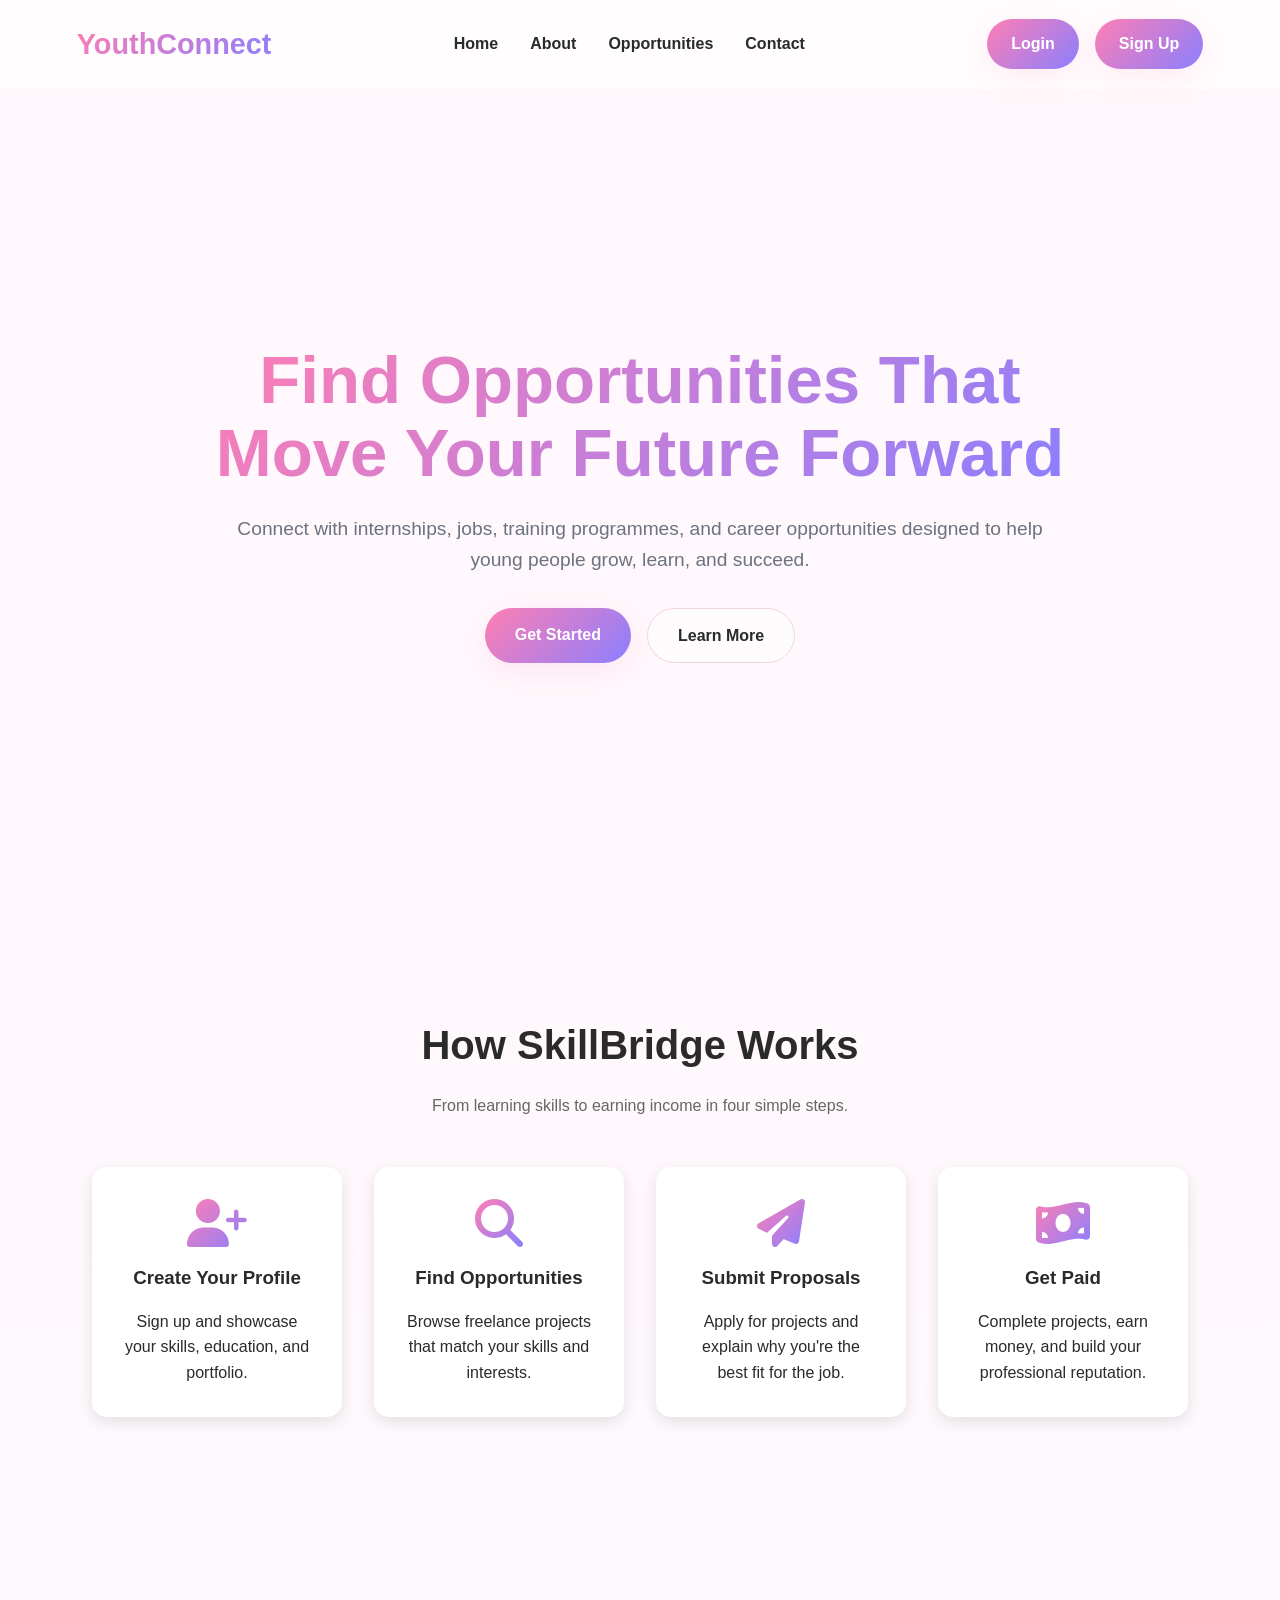
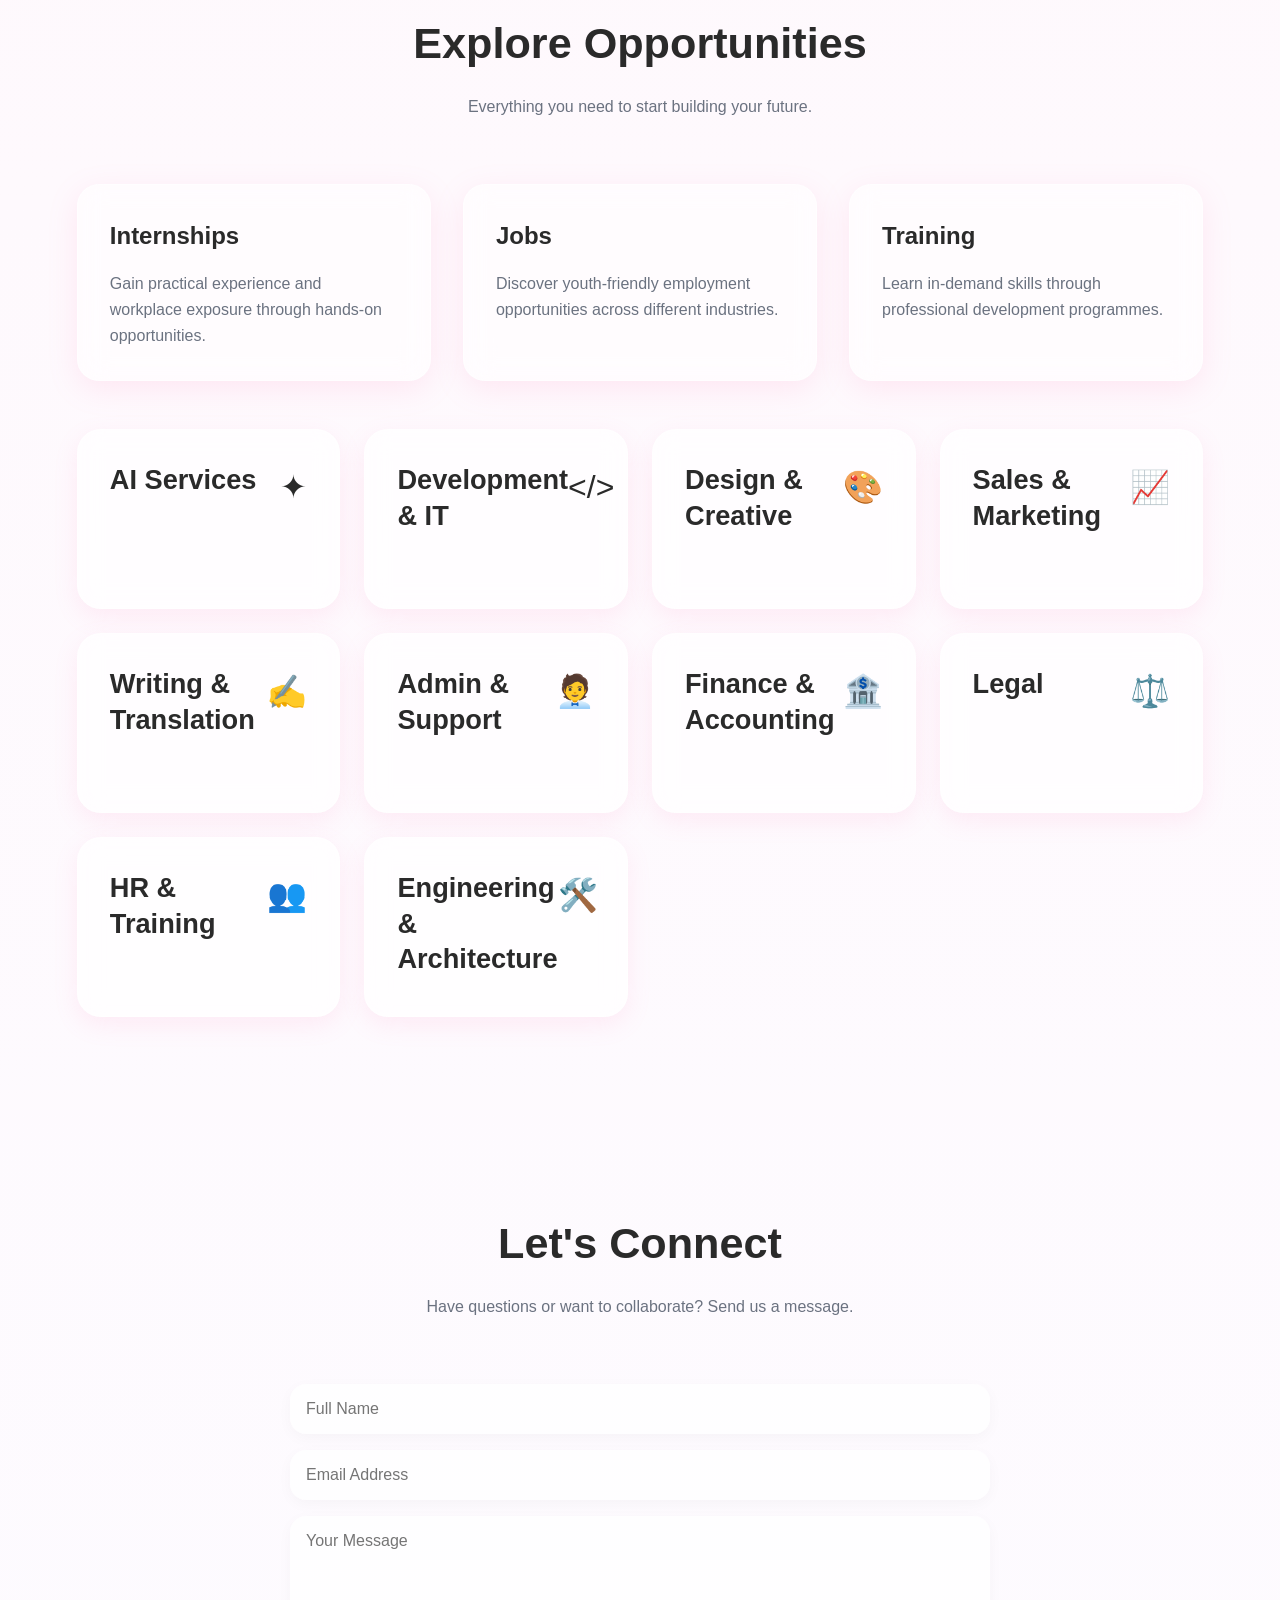
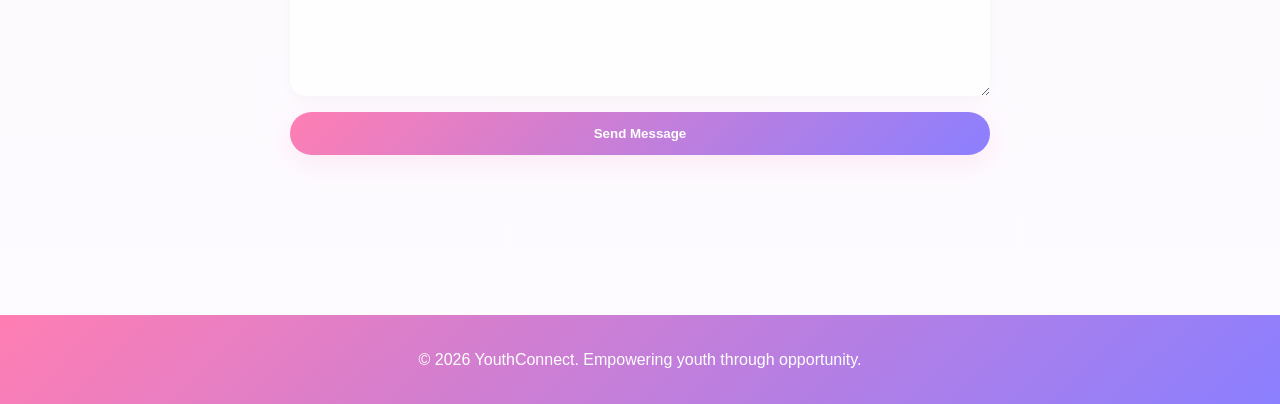
==== index.html @ b79f670b "added information on the about page" ====
<!DOCTYPE html>
<html lang="en">
<head>
    <meta charset="UTF-8" />

    <meta
        name="viewport"
        content="width=device-width, initial-scale=1.0"
    />

    <title>YouthConnect</title>
    <link rel="stylesheet" href="styles.css" />
    <link rel="stylesheet" href="https://cdnjs.cloudflare.com/ajax/libs/font-awesome/6.5.1/css/all.min.css">
</head>

<body>

    <!-- HEADER -->
    <header class="navbar">

        <div class="logo">
            <h1>YouthConnect</h1>
        </div>

        <nav>
            <ul class="nav-links">
                <li><a href="#home">Home</a></li>
                <li><a href="about.html">About</a></li>
                <li><a href="#opportunities">Opportunities</a></li>
                <li><a href="#contact">Contact</a></li>
            </ul>
        </nav>

        <div class="auth-buttons">
            <a href="Login/index.html" class="login-btn">
                Login
            </a>

            <a href="Sign up/index.html" class="signup-btn">
                Sign Up
            </a>
        </div>

    </header>

    <!-- HERO -->
    <section class="hero" id="home">

        <div class="hero-content">

            <h2>
                Find Opportunities That Move Your Future Forward
            </h2>

            <p>
                Connect with internships, jobs, training programmes,
                and career opportunities designed to help young people
                grow, learn, and succeed.
            </p>

            <div class="hero-buttons">
                <a href="#opportunities" class="primary-btn">
                    Get Started
                </a>

                <a href="about.html" class="secondary-btn">
                    Learn More
                </a>
            </div>

        </div>

    </section>
    <section class="how-it-works" id="how-it-works">
    <h2>How SkillBridge Works</h2>
    <p class="section-subtitle">
        From learning skills to earning income in four simple steps.
    </p>

    <div class="steps-container">

        <div class="step-card">
            <i class="fa-solid fa-user-plus"></i>
            <h3>Create Your Profile</h3>
            <p>
                Sign up and showcase your skills, education,
                and portfolio.
            </p>
        </div>

        <div class="step-card">
            <i class="fa-solid fa-magnifying-glass"></i>
            <h3>Find Opportunities</h3>
            <p>
                Browse freelance projects that match your
                skills and interests.
            </p>
        </div>

        <div class="step-card">
            <i class="fa-solid fa-paper-plane"></i>
            <h3>Submit Proposals</h3>
            <p>
                Apply for projects and explain why you're
                the best fit for the job.
            </p>
        </div>

        <div class="step-card">
            <i class="fa-solid fa-money-bill-wave"></i>
            <h3>Get Paid</h3>
            <p>
                Complete projects, earn money,
                and build your professional reputation.
            </p>
        </div>

    </div>
</section>

    <!-- OPPORTUNITIES -->
    <section class="opportunities-section" id="opportunities">

        <div class="section-heading">
            <h2>Explore Opportunities</h2>

            <p>
                Everything you need to start building your future.
            </p>
        </div>

        <div class="cards-container">

            <div class="card">
                <h3>Internships</h3>

                <p>
                    Gain practical experience and workplace exposure
                    through hands-on opportunities.
                </p>
            </div>

            <div class="card">
                <h3>Jobs</h3>

                <p>
                    Discover youth-friendly employment opportunities
                    across different industries.
                </p>
            </div>

            <div class="card">
                <h3>Training</h3>

                <p>
                    Learn in-demand skills through professional
                    development programmes.
                </p>
            </div>

        </div>
<div class="opportunity-grid">

    <div class="opportunity-card">
        <h3>AI Services</h3>
        <span>✦</span>
    </div>

    <div class="opportunity-card">
        <h3>Development & IT</h3>
        <span>&lt;/&gt;</span>
    </div>

    <div class="opportunity-card">
        <h3>Design & Creative</h3>
        <span>🎨</span>
    </div>

    <div class="opportunity-card">
        <h3>Sales & Marketing</h3>
        <span>📈</span>
    </div>

    <div class="opportunity-card">
        <h3>Writing & Translation</h3>
        <span>✍️</span>
    </div>

    <div class="opportunity-card">
        <h3>Admin & Support</h3>
        <span>🧑‍💼</span>
    </div>

    <div class="opportunity-card">
        <h3>Finance & Accounting</h3>
        <span>🏦</span>
    </div>

    <div class="opportunity-card">
        <h3>Legal</h3>
        <span>⚖️</span>
    </div>

    <div class="opportunity-card">
        <h3>HR & Training</h3>
        <span>👥</span>
    </div>

    <div class="opportunity-card">
        <h3>Engineering & Architecture</h3>
        <span>🛠️</span>
    </div>

</div>
    </section>

    <!-- CONTACT -->
    <section class="contact-section" id="contact">

        <div class="section-heading">
            <h2>Let's Connect</h2>

            <p>
                Have questions or want to collaborate?
                Send us a message.
            </p>
        </div>

        <form class="contact-form">

            <input
                type="text"
                placeholder="Full Name"
                required
            />

            <input
                type="email"
                placeholder="Email Address"
                required
            />

            <textarea
                placeholder="Your Message"
                required
            ></textarea>

            <button type="submit" class="primary-btn">
                Send Message
            </button>

        </form>

    </section>

    <!-- FOOTER -->
    <footer>

        <p>
            © 2026 YouthConnect. Empowering youth through opportunity.
        </p>

    </footer>

</body>
</html>
---- styles.css ----
/* =========================
   ROOT
========================= */

:root {
    --pink-main: #ff7eb3;
    --pink-soft: #ffc1dd;
    --pink-light: #fff0f6;

    --purple: #8b7fff;

    --white: #ffffff;

    --text-dark: #2a2a2a;
    --text-light: #6b7280;

    --border: #f1d4e4;

    --shadow:
        0 8px 30px rgba(255, 126, 179, 0.15);

    --gradient:
        linear-gradient(
            135deg,
            #ff7eb3,
            #8b7fff
        );

    --radius: 22px;
}

/* =========================
   RESET
========================= */

* {
    margin: 0;
    padding: 0;

    box-sizing: border-box;
}

html {
    scroll-behavior: smooth;
}

body {
    font-family: "Inter", sans-serif;

    background:
        linear-gradient(
            to bottom,
            #fff7fb,
            #fdfbff
        );

    color: var(--text-dark);

    line-height: 1.6;
}

/* =========================
   NAVBAR
========================= */

.navbar {
    position: sticky;
    top: 0;

    display: flex;
    justify-content: space-between;
    align-items: center;

    padding: 1.2rem 6%;

    background:
        rgba(255, 255, 255, 0.7);

    -webkit-backdrop-filter: blur(14px);
    backdrop-filter: blur(14px);

    border-bottom:
        1px solid rgba(255,255,255,0.3);

    z-index: 1000;
}

.logo h1 {
    font-size: 1.8rem;

    font-weight: 800;

    background: var(--gradient);

    background-clip: text;
    -webkit-background-clip: text;

    color: transparent;
}

.nav-links {
    display: flex;

    gap: 2rem;

    list-style: none;
}

.nav-links a {
    text-decoration: none;

    color: var(--text-dark);

    font-weight: 600;

    transition: 0.3s ease;
}

.nav-links a:hover {
    color: var(--pink-main);
}

/* =========================
   AUTH BUTTONS
========================= */

.auth-buttons {
    display: flex;

    gap: 1rem;
}

.login-btn {
 text-decoration: none;

    background: var(--gradient);

    color: var(--white);

    padding: 12px 24px;

    border-radius: 999px;

    font-weight: 600;

    box-shadow: var(--shadow);

    transition: 0.3s ease;
}

.signup-btn {
    text-decoration: none;

    background: var(--gradient);

    color: var(--white);

    padding: 12px 24px;

    border-radius: 999px;

    font-weight: 600;

    box-shadow: var(--shadow);

    transition: 0.3s ease;
}

.signup-btn:hover {
    transform: translateY(-2px);
}

/* =========================
   HERO
========================= */

.hero {
    min-height: 92vh;

    display: flex;
    justify-content: center;
    align-items: center;

    text-align: center;

    padding: 4rem 6%;
}

.hero-content {
    max-width: 850px;
}

.hero h2 {
    font-size: 4.2rem;

    line-height: 1.1;

    margin-bottom: 1.5rem;

    font-weight: 800;

    background: var(--gradient);

    -webkit-background-clip: text;
    background-clip: text;

    color: transparent;
}

.hero p {
    font-size: 1.2rem;

    color: var(--text-light);

    margin-bottom: 2rem;
}

.hero-buttons {
    display: flex;

    justify-content: center;

    gap: 1rem;

    flex-wrap: wrap;
}

/* =========================
   BUTTONS
========================= */

.primary-btn {
    display: inline-block;

    text-decoration: none;

    background: var(--gradient);

    color: var(--white);

    padding: 14px 30px;

    border-radius: 999px;

    font-weight: 600;

    border: none;

    cursor: pointer;

    box-shadow: var(--shadow);

    transition: 0.3s ease;
}

.primary-btn:hover {
    transform: translateY(-3px);
}

.secondary-btn {
    display: inline-block;

    text-decoration: none;

    color: var(--text-dark);

    padding: 14px 30px;

    border-radius: 999px;

    border: 1px solid var(--border);

    background: rgba(255,255,255,0.6);

    font-weight: 600;

    transition: 0.3s ease;
}

.secondary-btn:hover {
    background: rgba(255,255,255,0.9);
}

/* =========================
   SECTIONS
========================= */

section {
    padding: 6rem 6%;
}

.section-heading {
    text-align: center;

    max-width: 700px;

    margin: auto auto 4rem;
}

.section-heading h2 {
    font-size: 2.7rem;

    margin-bottom: 1rem;
}

.section-heading p {
    color: var(--text-light);
}

/* =========================
   HOW IT WORKS
========================== */
.how-it-works {
  padding: 6rem 2rem;
  text-align: center;
}

.how-it-works h2 {
  font-size: 2.5rem;
  margin-bottom: 1rem;
}

.section-subtitle {
  margin-bottom: 3rem;
  color: #666;
}

.steps-container {
  display: flex;
  justify-content: center;
  gap: 2rem;
  flex-wrap: wrap;
}

.step-card {
  width: 250px;
  padding: 2rem;
  border-radius: 15px;
  background: white;
  box-shadow: 0 5px 15px rgba(0, 0, 0, 0.1);
  transition: all 0.3s ease;
}

.step-card:hover {
  transform: translateY(-8px);
}

.step-card h3 {
  margin-bottom: 1rem;
}

.step-card i {
  font-size: 3rem;
  margin-bottom: 1rem;
  background: var(--gradient);
  background-clip: text;
  -webkit-background-clip: text;
  color: transparent;
}

.step-card:hover i {
  transform: scale(1.2);
}

.step-card i {
  transition: transform 0.3s ease;
}
/* =========================
   ABOUT SECTION
========================= */

.about-section {
    background:
        linear-gradient(
            135deg,
            rgba(255, 228, 240, 0.8),
            rgba(243, 232, 255, 0.8)
        );

    border-radius: 40px;

    margin: 0 4%;
}

/* =========================
   CARDS
========================= */

.cards-container {
    display: grid;

    grid-template-columns:
        repeat(auto-fit, minmax(260px, 1fr));

    gap: 2rem;
}

.card {
    background:
        rgba(255,255,255,0.55);

    -webkit-backdrop-filter: blur(14px);
    backdrop-filter: blur(14px);

    border:
        1px solid rgba(255,255,255,0.4);

    border-radius: var(--radius);

    padding: 2rem;

    box-shadow: var(--shadow);

    transition: 0.3s ease;
}

.card:hover {
    transform: translateY(-8px);

    box-shadow:
        0 18px 40px rgba(255, 126, 179, 0.18);
}

.card h3 {
    margin-bottom: 1rem;

    font-size: 1.5rem;
}

.card p {
    color: var(--text-light);
}

/* =========================
   OPPORTUNITY GRID
========================= */

.opportunity-grid {
    display: grid;

    grid-template-columns:
        repeat(auto-fit, minmax(260px, 1fr));

    gap: 1.5rem;

    margin-top: 3rem;
}

.opportunity-card {
    background:
        rgba(255,255,255,0.7);

    -webkit-backdrop-filter: blur(12px);
    backdrop-filter: blur(12px);

    border:
        1px solid rgba(255,255,255,0.5);

    border-radius: 24px;

    padding: 2rem;

    min-height: 180px;

    display: flex;
    justify-content: space-between;
    align-items: flex-start;

    transition: 0.3s ease;

    box-shadow:
        0 8px 25px rgba(255, 126, 179, 0.12);
}

.opportunity-card:hover {
    transform: translateY(-6px);

    box-shadow:
        0 16px 40px rgba(255, 126, 179, 0.2);
}

.opportunity-card h3 {
    font-size: 1.7rem;

    font-weight: 600;

    line-height: 1.3;

    max-width: 180px;
}

.opportunity-card span {
    font-size: 2rem;
}

/* MOBILE */

@media (max-width: 600px) {

    .opportunity-card {
        min-height: 150px;
    }

    .opportunity-card h3 {
        font-size: 1.4rem;
    }

}
/* =========================
   CONTACT FORM
========================= */

.contact-form {
    max-width: 700px;

    margin: auto;

    display: flex;
    flex-direction: column;

    gap: 1rem;
}

.contact-form input,
.contact-form textarea {
    width: 100%;

    padding: 16px;

    border-radius: 16px;

    border: none;

    background:
        rgba(255,255,255,0.75);

    font-size: 1rem;

    font-family: inherit;

    box-shadow:
        0 4px 15px rgba(0,0,0,0.03);
}

.contact-form textarea {
    min-height: 180px;

    resize: vertical;
}

.contact-form input:focus,
.contact-form textarea:focus {
    outline: none;

    box-shadow:
        0 0 0 4px rgba(255, 193, 221, 0.6);
}

.about-hero {
    background: linear-gradient(135deg, rgba(255, 126, 179, 0.15), rgba(139, 127, 255, 0.15));
    border-radius: 32px;
    padding: 5rem 6%;
    margin: 2rem 4%;
    text-align: center;
}

.about-hero-content {
    max-width: 760px;
    margin: 2rem auto 0;
}

.about-hero-content p {
    font-size: 1.05rem;
    color: var(--text-light);
    margin-bottom: 2rem;
}

.about-grid {
    display: grid;
    grid-template-columns: 1.5fr 1fr;
    gap: 2.5rem;
    align-items: start;
    margin-top: 3rem;
}

.feature-list {
    list-style: none;
    margin-top: 1.5rem;
    display: grid;
    gap: 1rem;
}

.feature-list li {
    background: rgba(255, 255, 255, 0.85);
    border: 1px solid rgba(255, 126, 179, 0.18);
    padding: 1rem 1.2rem;
    border-radius: 18px;
    color: var(--text-light);
}

.feature-list strong {
    color: var(--text-dark);
}

.stats-panel {
    display: grid;
    gap: 1.5rem;
}

.stat-card {
    background: rgba(255, 255, 255, 0.85);
    border-radius: 24px;
    padding: 2rem;
    border: 1px solid rgba(139, 127, 255, 0.18);
}

.stat-grid {
    display: grid;
    grid-template-columns: repeat(2, minmax(0, 1fr));
    gap: 1rem;
}

.stat-grid div {
    background: rgba(255, 255, 255, 0.95);
    border-radius: 18px;
    padding: 1.5rem;
    border: 1px solid rgba(255, 126, 179, 0.15);
    text-align: center;
}

.stat-grid strong {
    display: block;
    font-size: 2rem;
    color: var(--purple);
    margin-bottom: 0.5rem;
}

.profile-card img {
    width: 100%;
    height: 280px;
    object-fit: cover;
    border-radius: 18px;
    margin-bottom: 1.5rem;
}

.team-grid {
    display: grid;
    grid-template-columns: repeat(auto-fit, minmax(240px, 1fr));
    gap: 1.8rem;
}

.profile-card h3 {
    margin-top: 0;
    font-size: 1.3rem;
    color: var(--purple);
}

.profile-card p {
    color: var(--text-light);
}

footer {
    text-align: center;

    padding: 2rem;

    margin-top: 4rem;

    background: var(--gradient);

    color: var(--white);
}

/* =========================
   RESPONSIVE
========================= */

@media (max-width: 900px) {

    .navbar {
        flex-direction: column;

        gap: 1.5rem;
    }

    .hero h2 {
        font-size: 3rem;
    }

    .nav-links {
        flex-wrap: wrap;

        justify-content: center;
    }

}

@media (max-width: 600px) {

    .hero h2 {
        font-size: 2.3rem;
    }

    .hero p {
        font-size: 1rem;
    }

    .section-heading h2 {
        font-size: 2rem;
    }

}
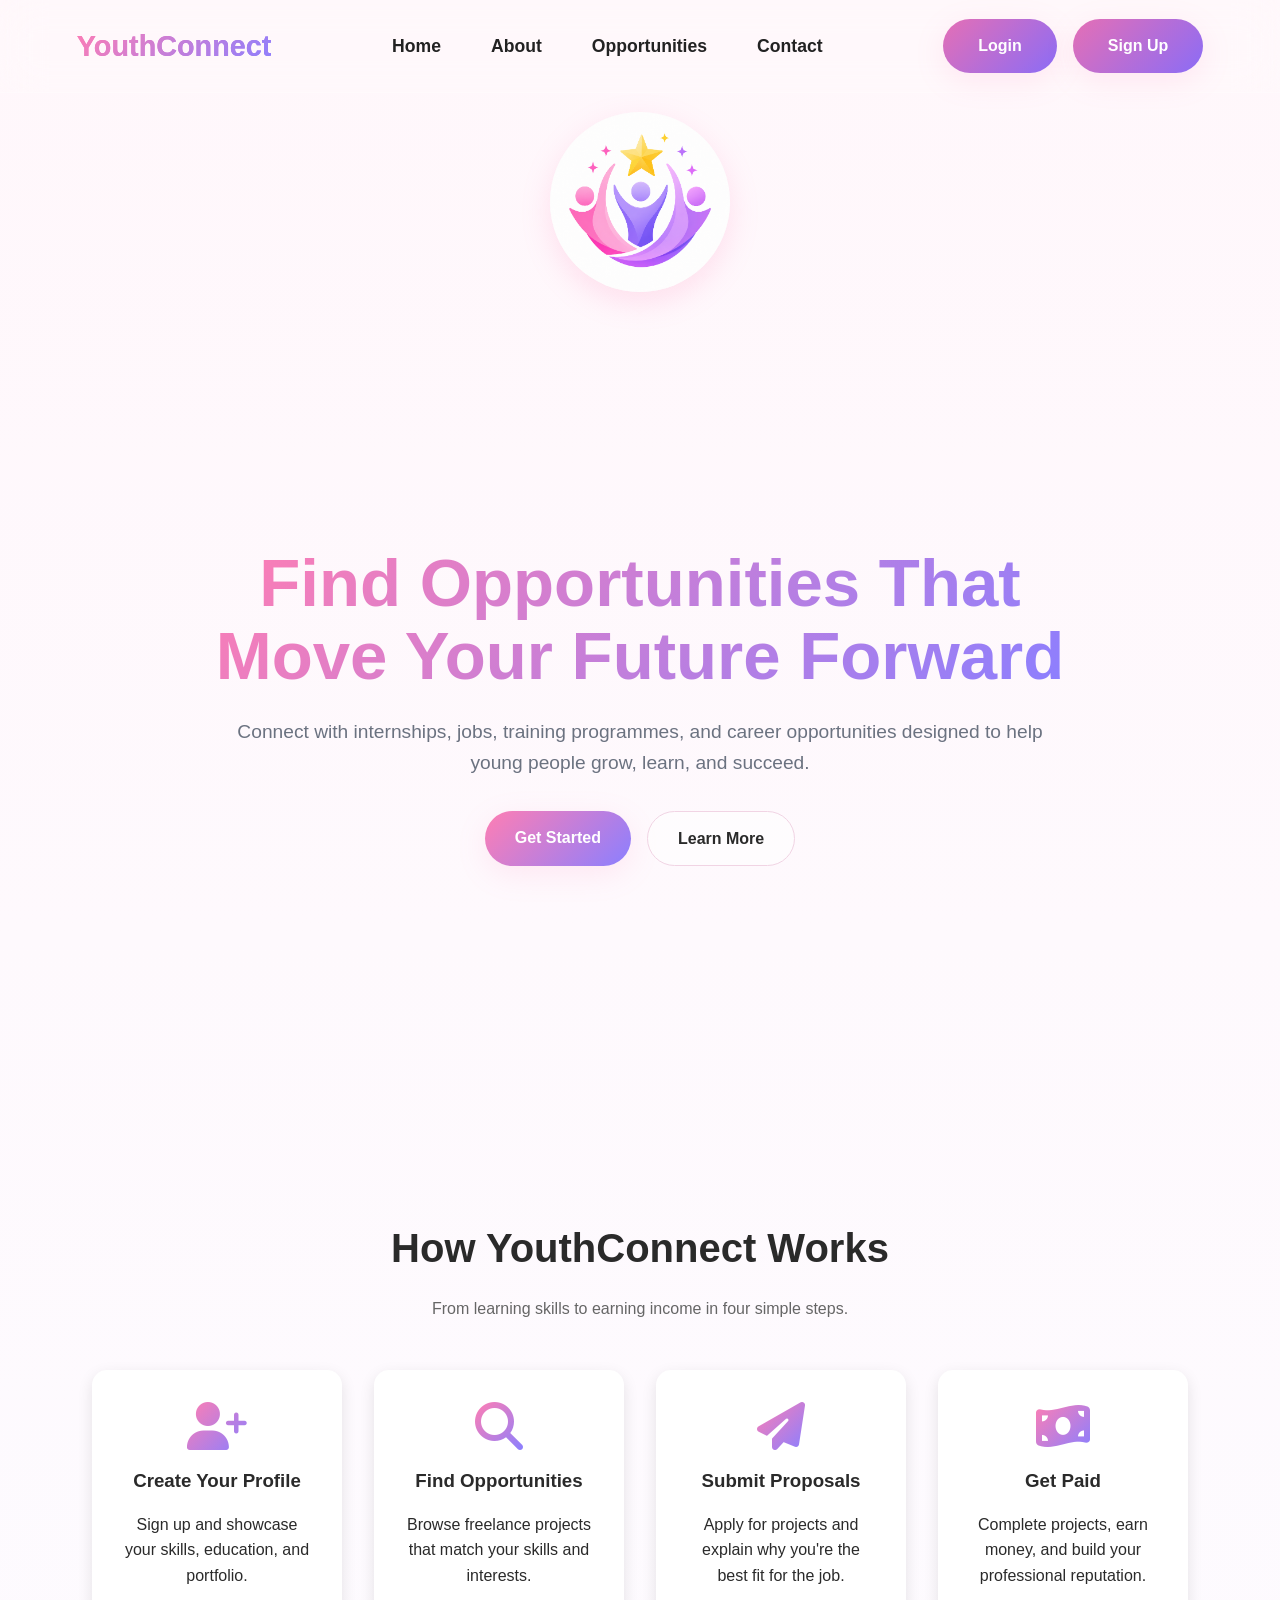
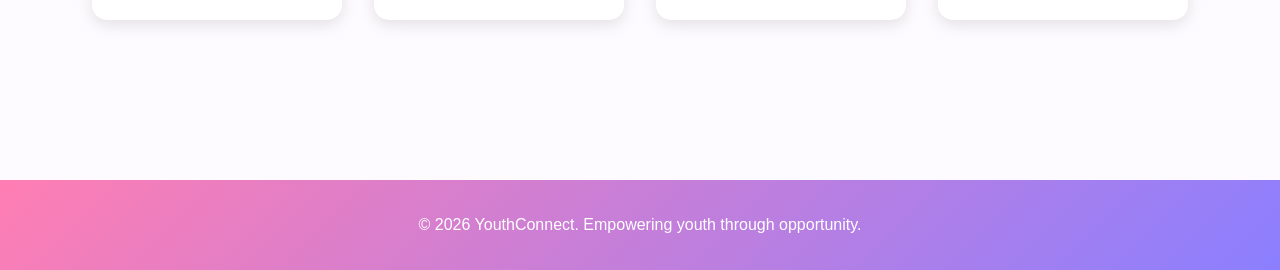
==== commit 16026a0e: "Saved progress mode" ====
--- a/index.html
+++ b/index.html
@@ -24,10 +24,10 @@
 
         <nav>
             <ul class="nav-links">
-                <li><a href="#home">Home</a></li>
+                <li><a href="index.html">Home</a></li>
                 <li><a href="about.html">About</a></li>
-                <li><a href="#opportunities">Opportunities</a></li>
-                <li><a href="#contact">Contact</a></li>
+                <li><a href="opportunities.html">Opportunities</a></li>
+                <li><a href="contact.html">Contact</a></li>
             </ul>
         </nav>
 
@@ -42,37 +42,44 @@
         </div>
 
     </header>
+        <!-- HERO IMAGE -->
+    <div class="hero-image">
+        <img
+            src="Icon Logo (1).png"
+            alt="YouthConnect Logo"
+        />
+    </div>
 
-    <!-- HERO -->
-    <section class="hero" id="home">
+<!-- HERO -->
+<section class="hero" id="home">
 
-        <div class="hero-content">
+    <div class="hero-content">
 
-            <h2>
-                Find Opportunities That Move Your Future Forward
-            </h2>
+        <h2>
+            Find Opportunities That Move Your Future Forward
+        </h2>
 
-            <p>
-                Connect with internships, jobs, training programmes,
-                and career opportunities designed to help young people
-                grow, learn, and succeed.
-            </p>
+        <p>
+            Connect with internships, jobs, training programmes,
+            and career opportunities designed to help young people
+            grow, learn, and succeed.
+        </p>
 
-            <div class="hero-buttons">
-                <a href="#opportunities" class="primary-btn">
-                    Get Started
-                </a>
+        <div class="hero-buttons">
+            <a href="#opportunities" class="primary-btn">
+                Get Started
+            </a>
 
-                <a href="about.html" class="secondary-btn">
-                    Learn More
-                </a>
-            </div>
-
+            <a href="about.html" class="secondary-btn">
+                Learn More
+            </a>
         </div>
 
-    </section>
+    </div>
+
+</section>
     <section class="how-it-works" id="how-it-works">
-    <h2>How SkillBridge Works</h2>
+    <h2>How YouthConnect Works</h2>
     <p class="section-subtitle">
         From learning skills to earning income in four simple steps.
     </p>
@@ -118,141 +125,6 @@
     </div>
 </section>
 
-    <!-- OPPORTUNITIES -->
-    <section class="opportunities-section" id="opportunities">
-
-        <div class="section-heading">
-            <h2>Explore Opportunities</h2>
-
-            <p>
-                Everything you need to start building your future.
-            </p>
-        </div>
-
-        <div class="cards-container">
-
-            <div class="card">
-                <h3>Internships</h3>
-
-                <p>
-                    Gain practical experience and workplace exposure
-                    through hands-on opportunities.
-                </p>
-            </div>
-
-            <div class="card">
-                <h3>Jobs</h3>
-
-                <p>
-                    Discover youth-friendly employment opportunities
-                    across different industries.
-                </p>
-            </div>
-
-            <div class="card">
-                <h3>Training</h3>
-
-                <p>
-                    Learn in-demand skills through professional
-                    development programmes.
-                </p>
-            </div>
-
-        </div>
-<div class="opportunity-grid">
-
-    <div class="opportunity-card">
-        <h3>AI Services</h3>
-        <span>✦</span>
-    </div>
-
-    <div class="opportunity-card">
-        <h3>Development & IT</h3>
-        <span>&lt;/&gt;</span>
-    </div>
-
-    <div class="opportunity-card">
-        <h3>Design & Creative</h3>
-        <span>🎨</span>
-    </div>
-
-    <div class="opportunity-card">
-        <h3>Sales & Marketing</h3>
-        <span>📈</span>
-    </div>
-
-    <div class="opportunity-card">
-        <h3>Writing & Translation</h3>
-        <span>✍️</span>
-    </div>
-
-    <div class="opportunity-card">
-        <h3>Admin & Support</h3>
-        <span>🧑‍💼</span>
-    </div>
-
-    <div class="opportunity-card">
-        <h3>Finance & Accounting</h3>
-        <span>🏦</span>
-    </div>
-
-    <div class="opportunity-card">
-        <h3>Legal</h3>
-        <span>⚖️</span>
-    </div>
-
-    <div class="opportunity-card">
-        <h3>HR & Training</h3>
-        <span>👥</span>
-    </div>
-
-    <div class="opportunity-card">
-        <h3>Engineering & Architecture</h3>
-        <span>🛠️</span>
-    </div>
-
-</div>
-    </section>
-
-    <!-- CONTACT -->
-    <section class="contact-section" id="contact">
-
-        <div class="section-heading">
-            <h2>Let's Connect</h2>
-
-            <p>
-                Have questions or want to collaborate?
-                Send us a message.
-            </p>
-        </div>
-
-        <form class="contact-form">
-
-            <input
-                type="text"
-                placeholder="Full Name"
-                required
-            />
-
-            <input
-                type="email"
-                placeholder="Email Address"
-                required
-            />
-
-            <textarea
-                placeholder="Your Message"
-                required
-            ></textarea>
-
-            <button type="submit" class="primary-btn">
-                Send Message
-            </button>
-
-        </form>
-
-    </section>
-
     <!-- FOOTER -->
     <footer>
 
--- a/styles.css
+++ b/styles.css
@@ -74,13 +74,13 @@
     padding: 1.2rem 6%;
 
     background:
-        rgba(255, 255, 255, 0.7);
+        rgb(255, 255, 255);
 
     -webkit-backdrop-filter: blur(14px);
     backdrop-filter: blur(14px);
 
     border-bottom:
-        1px solid rgba(255,255,255,0.3);
+        1px solid rgb(255, 255, 255);
 
     z-index: 1000;
 }
@@ -223,6 +223,50 @@
     gap: 1rem;
 
     flex-wrap: wrap;
+}
+.hero-image img {
+    max-width: 100%;
+    height: auto;
+    margin-top: 2rem;
+    border-radius: 20px;
+}
+/* HERO IMAGE */
+
+.hero-image {
+    flex: 1;
+
+    display: flex;
+    justify-content: center;
+    align-items: center;
+}
+
+.hero-image img {
+    width: 180px;
+    height: 180px;
+
+    object-fit: cover;
+
+    border-radius: 50%;
+
+    box-shadow:
+        0 10px 30px rgba(255, 126, 179, 0.2);
+
+    animation: floatImage 4s ease-in-out infinite;
+}
+
+@keyframes floatImage {
+
+    0% {
+        transform: translateY(0px);
+    }
+
+    50% {
+        transform: translateY(-10px);
+    }
+
+    100% {
+        transform: translateY(0px);
+    }
 }
 
 /* =========================
@@ -709,4 +753,178 @@
         font-size: 2rem;
     }
 
-}+}
+.opportunity-card i {
+  font-size: 2rem;
+
+  color: var(--accent);
+
+  margin-bottom: 15px;
+
+  display: block;
+}
+
+.opportunity-card {
+  text-align: center;
+}
+
+/* =========================
+   NAVBAR COMPONENT (TRANSPARENT GLASS)
+========================= */
+.navbar {
+    position: fixed; /* Changed to fixed so it floats seamlessly over your content */
+    top: 0;
+    left: 0;
+    width: 100%;
+    display: flex;
+    justify-content: space-between;
+    align-items: center;
+    padding: 1.2rem 6%;
+    
+    /* Transparent Background with Glassmorphism Blur Effect */
+    background: rgba(255, 255, 255, 0.15); 
+    -webkit-backdrop-filter: blur(20px);
+    backdrop-filter: blur(20px);
+    
+    /* Subtly separate nav from content without a harsh solid line */
+    border-bottom: 1px solid rgba(255, 255, 255, 0.25); 
+    z-index: 1000;
+    transition: background 0.3s ease;
+}
+
+/* Ensure your page content doesn't get hidden behind the fixed transparent navbar */
+body {
+    padding-top: 80px; 
+}
+
+/* LOGO */
+
+.logo {
+    font-size: 2rem;
+
+    font-weight: 800;
+
+    background: linear-gradient(
+        90deg,
+        #ff6fb5,
+        #8b6cf6
+    );
+
+    background-clip: text;
+
+    -webkit-background-clip: text;
+
+    -webkit-text-fill-color: transparent;
+
+    cursor: pointer;
+}
+
+/* NAV LINKS */
+
+.nav-links {
+    display: flex;
+
+    gap: 50px;
+
+    list-style: none;
+}
+
+.nav-links a {
+    text-decoration: none;
+
+    color: #222;
+
+    font-weight: 600;
+
+    font-size: 1.1rem;
+
+    transition: 0.3s ease;
+}
+
+.nav-links a:hover {
+    color: #8b6cf6;
+}
+
+/* BUTTONS */
+
+.nav-buttons {
+    display: flex;
+
+    gap: 20px;
+}
+
+.login-btn,
+.signup-btn {
+    text-decoration: none;
+
+    padding: 14px 35px;
+
+    border-radius: 50px;
+
+    font-weight: 700;
+
+    color: white;
+
+    background: linear-gradient(
+        135deg,
+        #e56fb5,
+        #8b6cf6
+    );
+
+    transition: 0.3s ease;
+}
+
+.login-btn:hover,
+.signup-btn:hover {
+    transform: translateY(-3px);
+
+    box-shadow: 0 10px 20px rgba(139, 108, 246, 0.3);
+}
+
+/* MOBILE */
+
+@media (max-width: 900px) {
+
+    .navbar {
+        flex-direction: column;
+
+        gap: 20px;
+
+        padding: 25px;
+    }
+
+    .nav-links {
+        gap: 25px;
+
+        flex-wrap: wrap;
+
+        justify-content: center;
+    }
+
+    .nav-buttons {
+        flex-wrap: wrap;
+
+        justify-content: center;
+    }
+}
+
+/* ICONS */
+
+.opportunity-card i {
+
+    font-size: 2.2rem;
+
+    margin-bottom: 18px;
+
+    background: linear-gradient(
+        135deg,
+        #e56fb5,
+        #8b6cf6
+    );
+
+    -webkit-background-clip: text;
+
+    -webkit-text-fill-color: transparent;
+
+    display: block;
+}
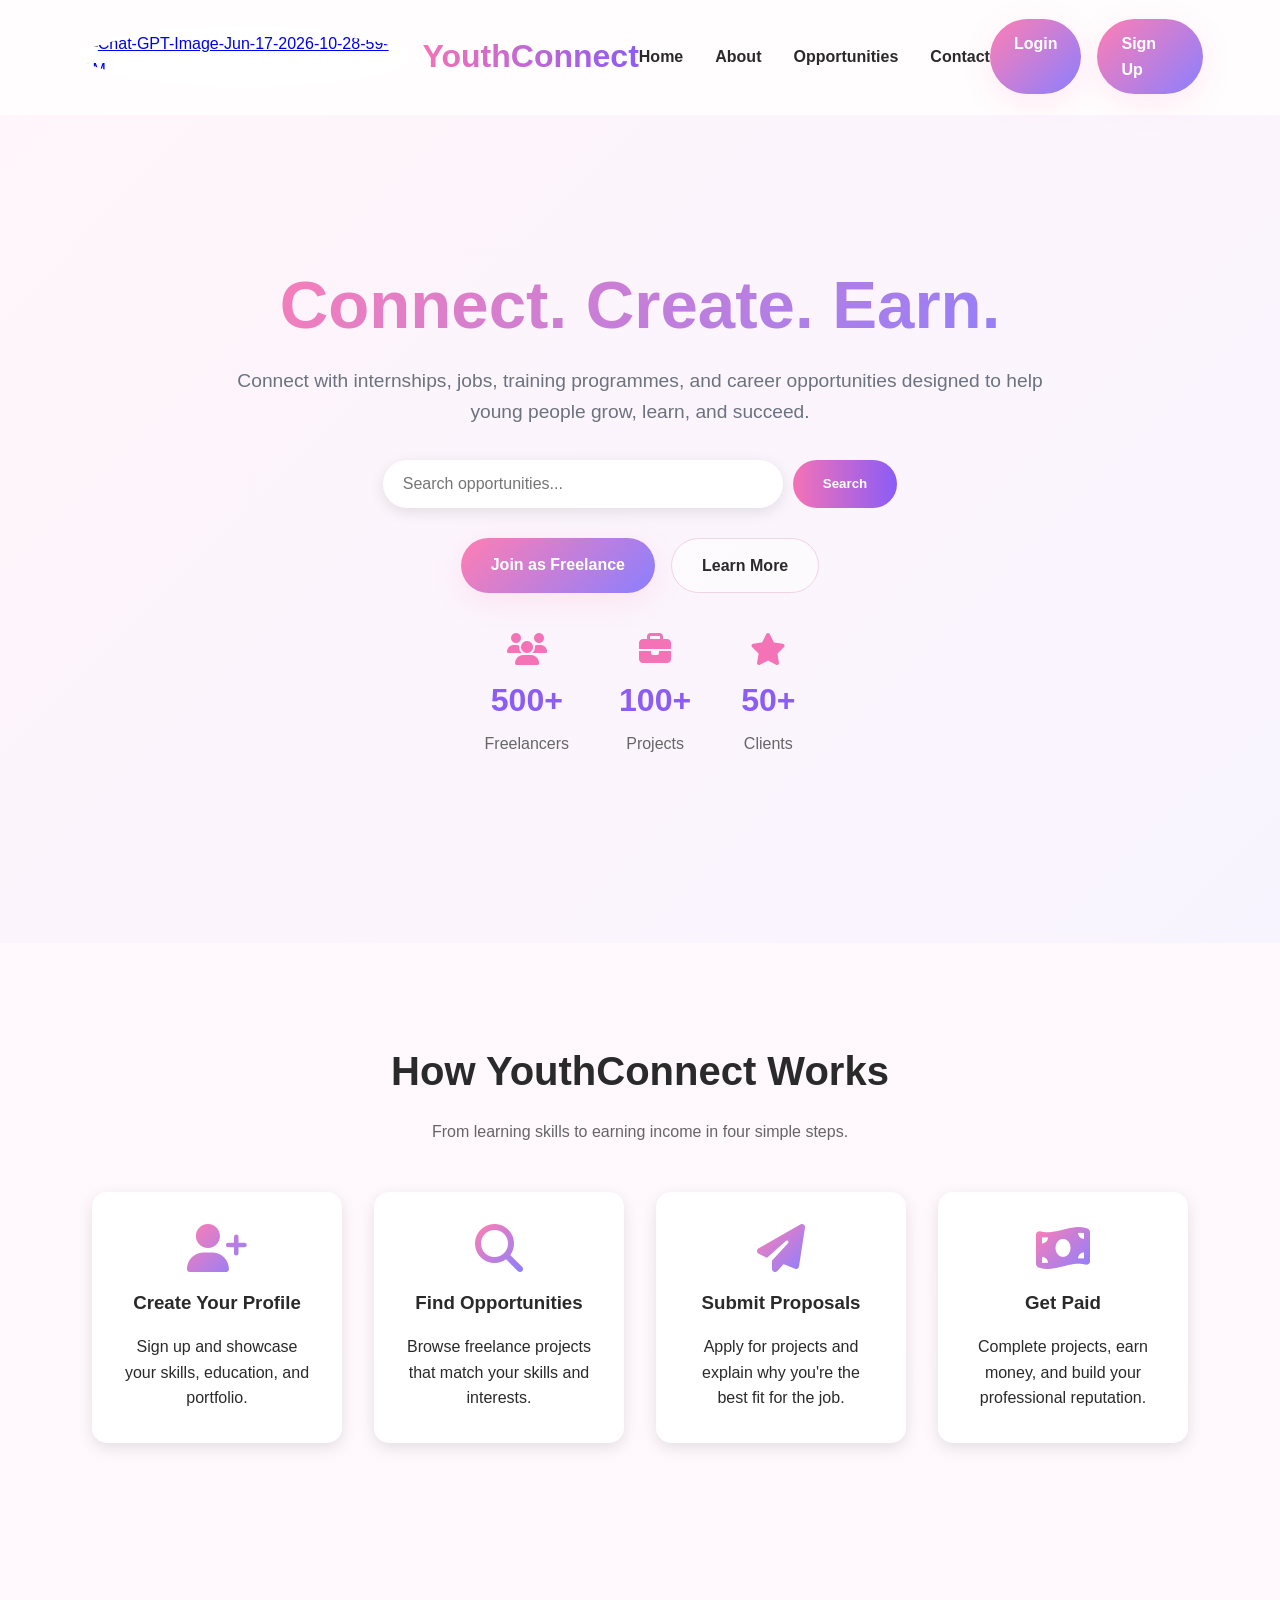
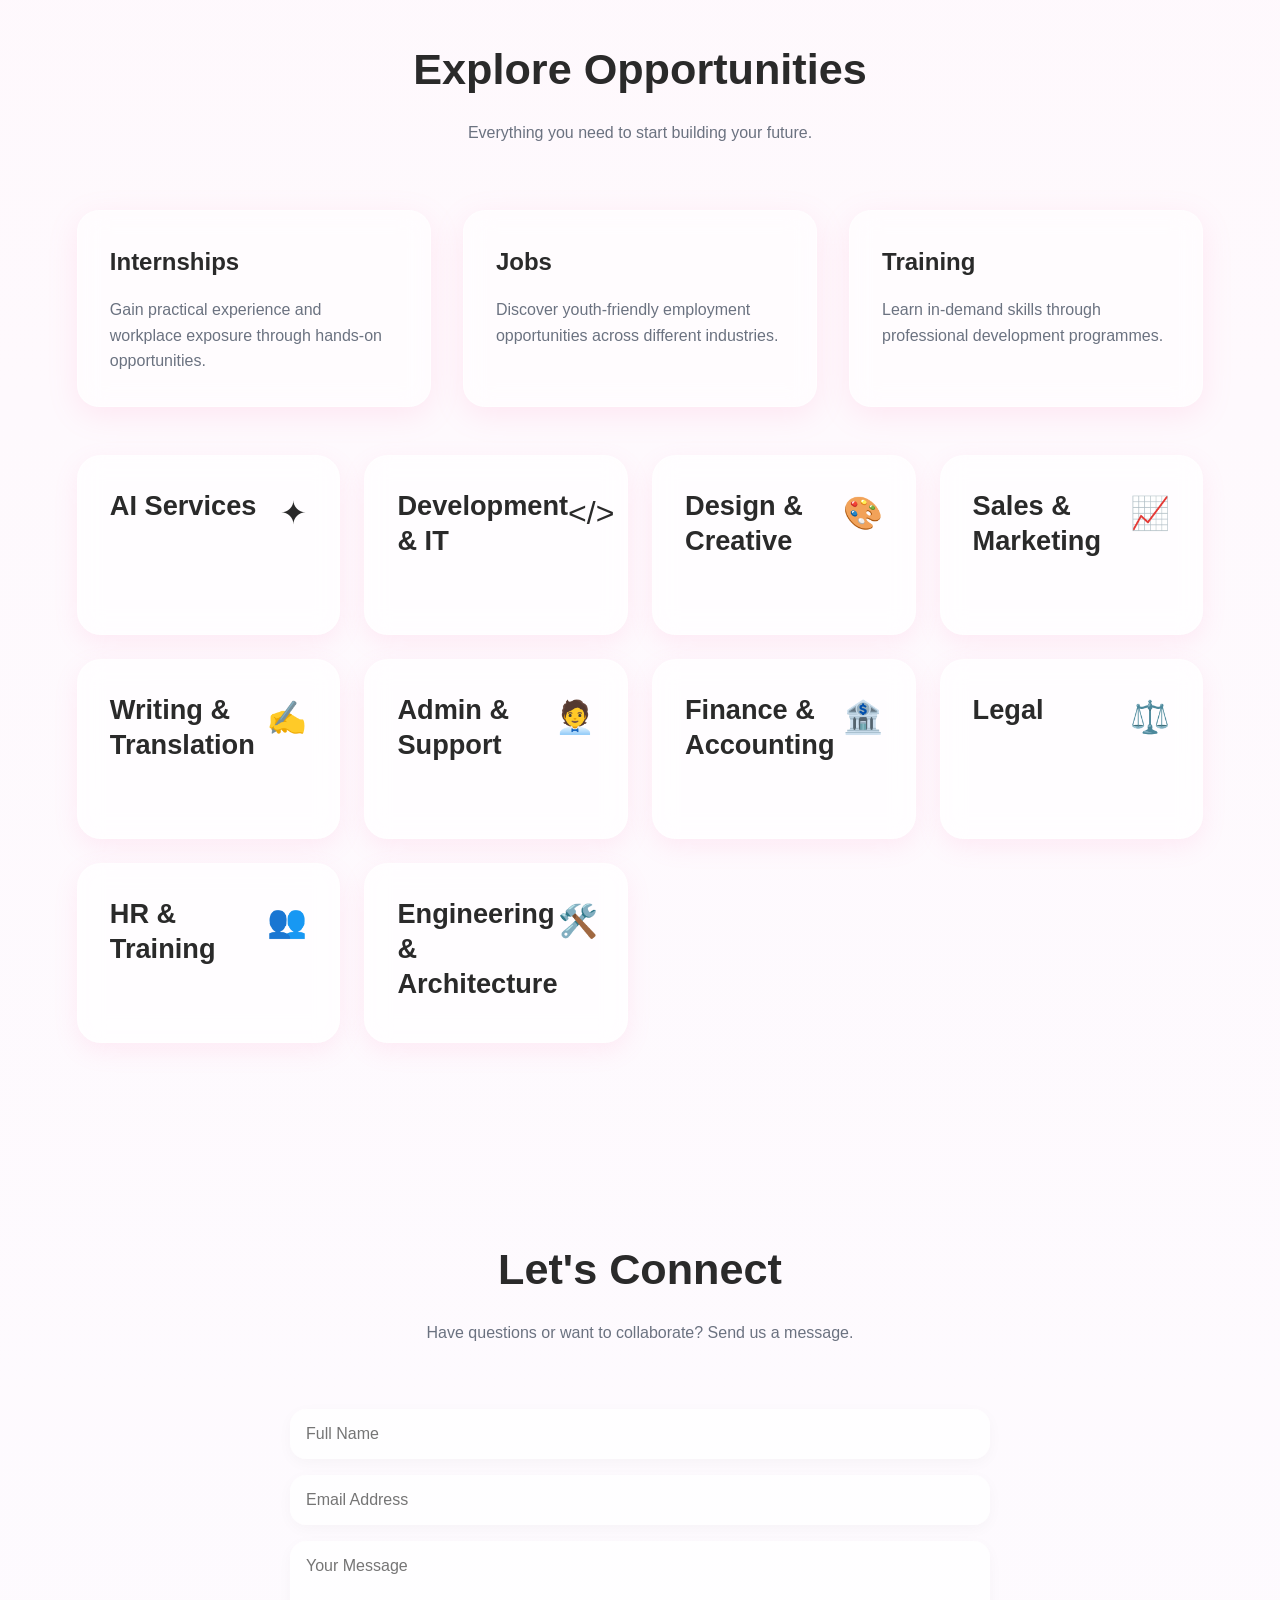
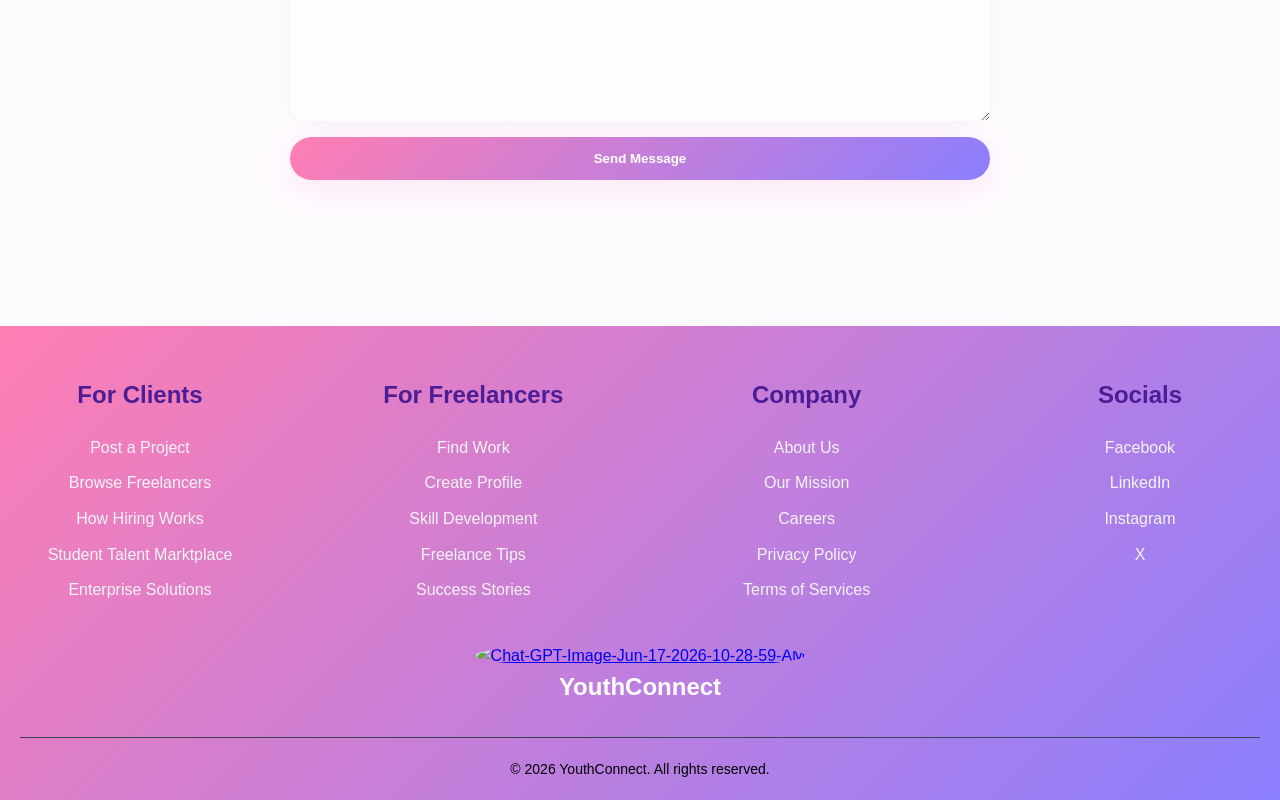
==== commit 9c4b782b: "Added files" ====
--- a/index.html
+++ b/index.html
@@ -11,6 +11,8 @@
     <title>YouthConnect</title>
     <link rel="stylesheet" href="styles.css" />
     <link rel="stylesheet" href="https://cdnjs.cloudflare.com/ajax/libs/font-awesome/6.5.1/css/all.min.css">
+    <link rel="icon" type="image" href="/Icon Logo.png">
+
 </head>
 
 <body>
@@ -19,15 +21,16 @@
     <header class="navbar">
 
         <div class="logo">
+            <a href="https://ibb.co/zVdP4JpR"><img src="https://i.ibb.co/fdJrxvfp/Chat-GPT-Image-Jun-17-2026-10-28-59-AM.png" alt="Chat-GPT-Image-Jun-17-2026-10-28-59-AM" border="0"></a>
             <h1>YouthConnect</h1>
         </div>
 
         <nav>
             <ul class="nav-links">
-                <li><a href="index.html">Home</a></li>
+                <li><a href="#home">Home</a></li>
                 <li><a href="about.html">About</a></li>
-                <li><a href="opportunities.html">Opportunities</a></li>
-                <li><a href="contact.html">Contact</a></li>
+                <li><a href="#opportunities">Opportunities</a></li>
+                <li><a href="#contact">Contact</a></li>
             </ul>
         </nav>
 
@@ -42,42 +45,59 @@
         </div>
 
     </header>
-        <!-- HERO IMAGE -->
-    <div class="hero-image">
-        <img
-            src="Icon Logo (1).png"
-            alt="YouthConnect Logo"
-        />
-    </div>
-
-<!-- HERO -->
-<section class="hero" id="home">
-
-    <div class="hero-content">
-
-        <h2>
-            Find Opportunities That Move Your Future Forward
-        </h2>
-
-        <p>
-            Connect with internships, jobs, training programmes,
-            and career opportunities designed to help young people
-            grow, learn, and succeed.
-        </p>
-
-        <div class="hero-buttons">
-            <a href="#opportunities" class="primary-btn">
-                Get Started
-            </a>
-
-            <a href="about.html" class="secondary-btn">
-                Learn More
-            </a>
-        </div>
-
-    </div>
-
-</section>
+
+    <!-- HERO -->
+    <section class="hero" id="home">
+
+        <div class="hero-content">
+
+            <h2>
+                Connect. Create. Earn.
+            </h2>
+
+            <p>
+                Connect with internships, jobs, training programmes,
+                and career opportunities designed to help young people
+                grow, learn, and succeed.
+            </p>
+
+            <div class="hero-search">
+                <input type="text" placeholder="Search opportunities...">
+                <button>Search</button>
+            </div>
+
+            <div class="hero-buttons">
+                <a href="#opportunities" class="primary-btn">
+                    Join as Freelance
+                </a>
+
+                <a href="about.html" class="secondary-btn">
+                    Learn More
+                </a>
+            </div>
+
+            <div class="hero-stats">
+                <div class="stat">
+                    <i class="fa-solid fa-users"></i>
+                    <h3>500+</h3>
+                    <p>Freelancers</p>
+                </div>
+
+                <div class="stat">
+                    <i class="fa-solid fa-briefcase"></i>
+                    <h3>100+</h3>
+                    <p>Projects</p>
+                </div>
+
+                <div class="stat">
+                    <i class="fa-solid fa-star"></i>
+                    <h3>50+</h3>
+                    <p>Clients</p>
+                </div>
+            </div>
+        </div>
+
+    </section>
     <section class="how-it-works" id="how-it-works">
     <h2>How YouthConnect Works</h2>
     <p class="section-subtitle">
@@ -125,14 +145,190 @@
     </div>
 </section>
 
-    <!-- FOOTER -->
-    <footer>
-
-        <p>
-            © 2026 YouthConnect. Empowering youth through opportunity.
-        </p>
-
+    <!-- OPPORTUNITIES -->
+    <section class="opportunities-section" id="opportunities">
+
+        <div class="section-heading">
+            <h2>Explore Opportunities</h2>
+
+            <p>
+                Everything you need to start building your future.
+            </p>
+        </div>
+
+        <div class="cards-container">
+
+            <div class="card">
+                <h3>Internships</h3>
+
+                <p>
+                    Gain practical experience and workplace exposure
+                    through hands-on opportunities.
+                </p>
+            </div>
+
+            <div class="card">
+                <h3>Jobs</h3>
+
+                <p>
+                    Discover youth-friendly employment opportunities
+                    across different industries.
+                </p>
+            </div>
+
+            <div class="card">
+                <h3>Training</h3>
+
+                <p>
+                    Learn in-demand skills through professional
+                    development programmes.
+                </p>
+            </div>
+
+        </div>
+<div class="opportunity-grid">
+
+    <div class="opportunity-card">
+        <h3>AI Services</h3>
+        <span>✦</span>
+    </div>
+
+    <div class="opportunity-card">
+        <h3>Development & IT</h3>
+        <span>&lt;/&gt;</span>
+    </div>
+
+    <div class="opportunity-card">
+        <h3>Design & Creative</h3>
+        <span>🎨</span>
+    </div>
+
+    <div class="opportunity-card">
+        <h3>Sales & Marketing</h3>
+        <span>📈</span>
+    </div>
+
+    <div class="opportunity-card">
+        <h3>Writing & Translation</h3>
+        <span>✍️</span>
+    </div>
+
+    <div class="opportunity-card">
+        <h3>Admin & Support</h3>
+        <span>🧑‍💼</span>
+    </div>
+
+    <div class="opportunity-card">
+        <h3>Finance & Accounting</h3>
+        <span>🏦</span>
+    </div>
+
+    <div class="opportunity-card">
+        <h3>Legal</h3>
+        <span>⚖️</span>
+    </div>
+
+    <div class="opportunity-card">
+        <h3>HR & Training</h3>
+        <span>👥</span>
+    </div>
+
+    <div class="opportunity-card">
+        <h3>Engineering & Architecture</h3>
+        <span>🛠️</span>
+    </div>
+
+</div>
+    </section>
+
+    <!-- CONTACT -->
+    <section class="contact-section" id="contact">
+
+        <div class="section-heading">
+            <h2>Let's Connect</h2>
+
+            <p>
+                Have questions or want to collaborate?
+                Send us a message.
+            </p>
+        </div>
+
+        <form class="contact-form">
+
+            <input
+                type="text"
+                placeholder="Full Name"
+                required
+            />
+
+            <input
+                type="email"
+                placeholder="Email Address"
+                required
+            />
+
+            <textarea
+                placeholder="Your Message"
+                required
+            ></textarea>
+
+            <button type="submit" class="primary-btn">
+                Send Message
+            </button>
+
+        </form>
+
+    </section>
+
+    <!-- Footer -->
+    <footer class="footer">
+        <div class="footer-container">
+
+            <div class="footer-column">
+                <h3>For Clients</h3>
+                <a href="#">Post a Project</a>
+                <a href="#">Browse Freelancers</a>
+                <a href="#">How Hiring Works</a>
+                <a href="#">Student Talent Marktplace</a>
+                <a href="#">Enterprise Solutions</a>
+            </div>
+
+            <div class="column">
+                <h3>For Freelancers</h3>
+                <a href="#">Find Work</a>
+                <a href="#">Create Profile</a>
+                <a href="#">Skill Development</a>
+                <a href="#">Freelance Tips</a>
+                <a href="#">Success Stories</a>
+            </div>
+
+            <div class="column">
+                <h3>Company</h3>
+                <a href="#">About Us</a>
+                <a href="#">Our Mission</a>
+                <a href="#">Careers</a>
+                <a href="#">Privacy Policy</a>
+                <a href="#">Terms of Services</a>
+            </div>
+
+            <div class="column">
+                <h3>Socials</h3>
+                <a href="#">Facebook</a>
+                <a href="#">LinkedIn</a>
+                <a href="#">Instagram</a> 
+                <a href="#">X</a> 
+            </div>
+
+        </div>
+
+           <div class="footer-brand">
+                <a href="https://ibb.co/zVdP4JpR"><img src="https://i.ibb.co/fdJrxvfp/Chat-GPT-Image-Jun-17-2026-10-28-59-AM.png" alt="Chat-GPT-Image-Jun-17-2026-10-28-59-AM" border="0"></a>
+                <h3>YouthConnect</h3>
+            </div>
+
+            <div class="footer-bottom">
+                <p>&copy; 2026 YouthConnect. All rights reserved.</p>
+            </div>
     </footer>
-
 </body>
 </html>
--- a/styles.css
+++ b/styles.css
@@ -74,13 +74,13 @@
     padding: 1.2rem 6%;
 
     background:
-        rgb(255, 255, 255);
+        rgba(255, 255, 255, 0.7);
 
     -webkit-backdrop-filter: blur(14px);
     backdrop-filter: blur(14px);
 
     border-bottom:
-        1px solid rgb(255, 255, 255);
+        1px solid rgba(255,255,255,0.3);
 
     z-index: 1000;
 }
@@ -120,6 +120,28 @@
     color: var(--pink-main);
 }
 
+.logo {
+    display: flex;
+    align-items: center;
+    gap: 12px;
+}
+
+.logo img {
+    width: 60px;
+    height: 60px;
+    object-fit: cover;
+    border-radius: 50%;
+    background-color: white;
+    padding: 5px;
+}
+
+.logo h1 {
+    font-size: 2rem;
+    background: linear-gradient(90deg, #f472b6, #8b5cf6);
+    -webkit-background-clip: text;
+    -webkit-text-fill-color: transparent;
+}
+
 /* =========================
    AUTH BUTTONS
 ========================= */
@@ -184,6 +206,12 @@
     text-align: center;
 
     padding: 4rem 6%;
+
+    background: linear-gradient(
+        135deg,
+        #fff5fa,
+        #f8f4ff
+    );
 }
 
 .hero-content {
@@ -224,51 +252,72 @@
 
     flex-wrap: wrap;
 }
-.hero-image img {
+
+.hero-search {
+    display: flex;
+    justify-content: center;
+    margin: 30px 0;
+    gap: 10px;
+}
+
+.hero-search input {
+    width: 400px;
     max-width: 100%;
-    height: auto;
-    margin-top: 2rem;
-    border-radius: 20px;
-}
-/* HERO IMAGE */
-
-.hero-image {
-    flex: 1;
-
+    padding: 15px 20px;
+    border: none;
+    border-radius: 50px;
+    font-size: 16px;
+    box-shadow: 0 4px 15px rgba(0,0,0,0.1);
+    outline: none;
+}
+
+.hero-search button {
+    padding: 15px 30px;
+    border: none;
+    border-radius: 50px;
+    background: linear-gradient(
+        90deg,
+        #f472b6,
+        #8b5cf6
+    );
+    color: white;
+    font-weight: bold;
+    cursor: pointer;
+    transition: 0.3s;
+}
+
+.hero-search button:hover {
+    transform: translateY(-2px);
+}
+
+.hero-stats {
     display: flex;
     justify-content: center;
     align-items: center;
-}
-
-.hero-image img {
-    width: 180px;
-    height: 180px;
-
-    object-fit: cover;
-
-    border-radius: 50%;
-
-    box-shadow:
-        0 10px 30px rgba(255, 126, 179, 0.2);
-
-    animation: floatImage 4s ease-in-out infinite;
-}
-
-@keyframes floatImage {
-
-    0% {
-        transform: translateY(0px);
-    }
-
-    50% {
-        transform: translateY(-10px);
-    }
-
-    100% {
-        transform: translateY(0px);
-    }
-}
-
+    gap: 50px;
+    margin-top: 40px;
+}
+
+.stat {
+    text-align: center;
+}
+
+.stat h3 {
+    font-size: 2rem;
+    color: #8b5cf6;
+    margin-bottom: 5px;
+}
+
+.stat p {
+    color: #666;
+    font-size: 1rem;
+}
+
+.stat i {
+    font-size: 2rem;
+    color: #f472b6;
+    margin-bottom: 10px;
+}
 /* =========================
    BUTTONS
 ========================= */
@@ -703,6 +752,7 @@
     color: var(--text-light);
 }
 
+/* FOOTER */
 footer {
     text-align: center;
 
@@ -715,6 +765,78 @@
     color: var(--white);
 }
 
+.footer {
+    background-color: #1f2937;
+    color: white;
+    padding: 50px 20px 20px;
+    margin-top: 50px;
+}
+
+.footer-container {
+    display: flex;
+    justify-content: space-between;
+    flex-wrap: wrap;
+    gap: 30px;
+    max-width: 1200px;
+    margin: auto;
+}
+
+.footer-column,
+.column {
+    display: flex;
+    flex-direction: column;
+    min-width: 200px;
+}
+
+.footer-column h3,
+.column h3 {
+    margin-bottom: 20px;
+    color: #4c1d95;
+    font-size: 24px;
+    font-weight: 700;
+}
+
+.footer-column a,
+.column a {
+    text-decoration: none;
+    color: #f3f4f6;
+    margin-bottom: 10px;
+    transition: color 0.3s ease;
+}
+
+.footer-column a:hover,
+.column a:hover {
+    color: #f472b6;
+}
+
+.footer-bottom {
+    border-top: 1px solid #374151;
+    text-align: center;
+    margin-top: 30px;
+    padding-top: 20px;
+    color: black;
+    font-size: 14px;
+}
+
+.footer-brand {
+    display: flex;
+    flex-direction: column;
+    align-items: center;
+    margin: 30px 0;
+}
+
+.footer-brand img {
+    width: 90px;
+    height: 90px;
+    object-fit: cover;
+    border-radius: 50%;
+}
+
+.footer-brand h3 {
+    color: white;
+    font-size: 24px;
+    font-weight: 700;
+}
 /* =========================
    RESPONSIVE
 ========================= */
@@ -739,7 +861,7 @@
 
 }
 
-@media (max-width: 600px) {
+@media (max-width: 768px) {
 
     .hero h2 {
         font-size: 2.3rem;
@@ -753,178 +875,4 @@
         font-size: 2rem;
     }
 
-}
-.opportunity-card i {
-  font-size: 2rem;
-
-  color: var(--accent);
-
-  margin-bottom: 15px;
-
-  display: block;
-}
-
-.opportunity-card {
-  text-align: center;
-}
-
-/* =========================
-   NAVBAR COMPONENT (TRANSPARENT GLASS)
-========================= */
-.navbar {
-    position: fixed; /* Changed to fixed so it floats seamlessly over your content */
-    top: 0;
-    left: 0;
-    width: 100%;
-    display: flex;
-    justify-content: space-between;
-    align-items: center;
-    padding: 1.2rem 6%;
-    
-    /* Transparent Background with Glassmorphism Blur Effect */
-    background: rgba(255, 255, 255, 0.15); 
-    -webkit-backdrop-filter: blur(20px);
-    backdrop-filter: blur(20px);
-    
-    /* Subtly separate nav from content without a harsh solid line */
-    border-bottom: 1px solid rgba(255, 255, 255, 0.25); 
-    z-index: 1000;
-    transition: background 0.3s ease;
-}
-
-/* Ensure your page content doesn't get hidden behind the fixed transparent navbar */
-body {
-    padding-top: 80px; 
-}
-
-/* LOGO */
-
-.logo {
-    font-size: 2rem;
-
-    font-weight: 800;
-
-    background: linear-gradient(
-        90deg,
-        #ff6fb5,
-        #8b6cf6
-    );
-
-    background-clip: text;
-
-    -webkit-background-clip: text;
-
-    -webkit-text-fill-color: transparent;
-
-    cursor: pointer;
-}
-
-/* NAV LINKS */
-
-.nav-links {
-    display: flex;
-
-    gap: 50px;
-
-    list-style: none;
-}
-
-.nav-links a {
-    text-decoration: none;
-
-    color: #222;
-
-    font-weight: 600;
-
-    font-size: 1.1rem;
-
-    transition: 0.3s ease;
-}
-
-.nav-links a:hover {
-    color: #8b6cf6;
-}
-
-/* BUTTONS */
-
-.nav-buttons {
-    display: flex;
-
-    gap: 20px;
-}
-
-.login-btn,
-.signup-btn {
-    text-decoration: none;
-
-    padding: 14px 35px;
-
-    border-radius: 50px;
-
-    font-weight: 700;
-
-    color: white;
-
-    background: linear-gradient(
-        135deg,
-        #e56fb5,
-        #8b6cf6
-    );
-
-    transition: 0.3s ease;
-}
-
-.login-btn:hover,
-.signup-btn:hover {
-    transform: translateY(-3px);
-
-    box-shadow: 0 10px 20px rgba(139, 108, 246, 0.3);
-}
-
-/* MOBILE */
-
-@media (max-width: 900px) {
-
-    .navbar {
-        flex-direction: column;
-
-        gap: 20px;
-
-        padding: 25px;
-    }
-
-    .nav-links {
-        gap: 25px;
-
-        flex-wrap: wrap;
-
-        justify-content: center;
-    }
-
-    .nav-buttons {
-        flex-wrap: wrap;
-
-        justify-content: center;
-    }
-}
-
-/* ICONS */
-
-.opportunity-card i {
-
-    font-size: 2.2rem;
-
-    margin-bottom: 18px;
-
-    background: linear-gradient(
-        135deg,
-        #e56fb5,
-        #8b6cf6
-    );
-
-    -webkit-background-clip: text;
-
-    -webkit-text-fill-color: transparent;
-
-    display: block;
-}
+}
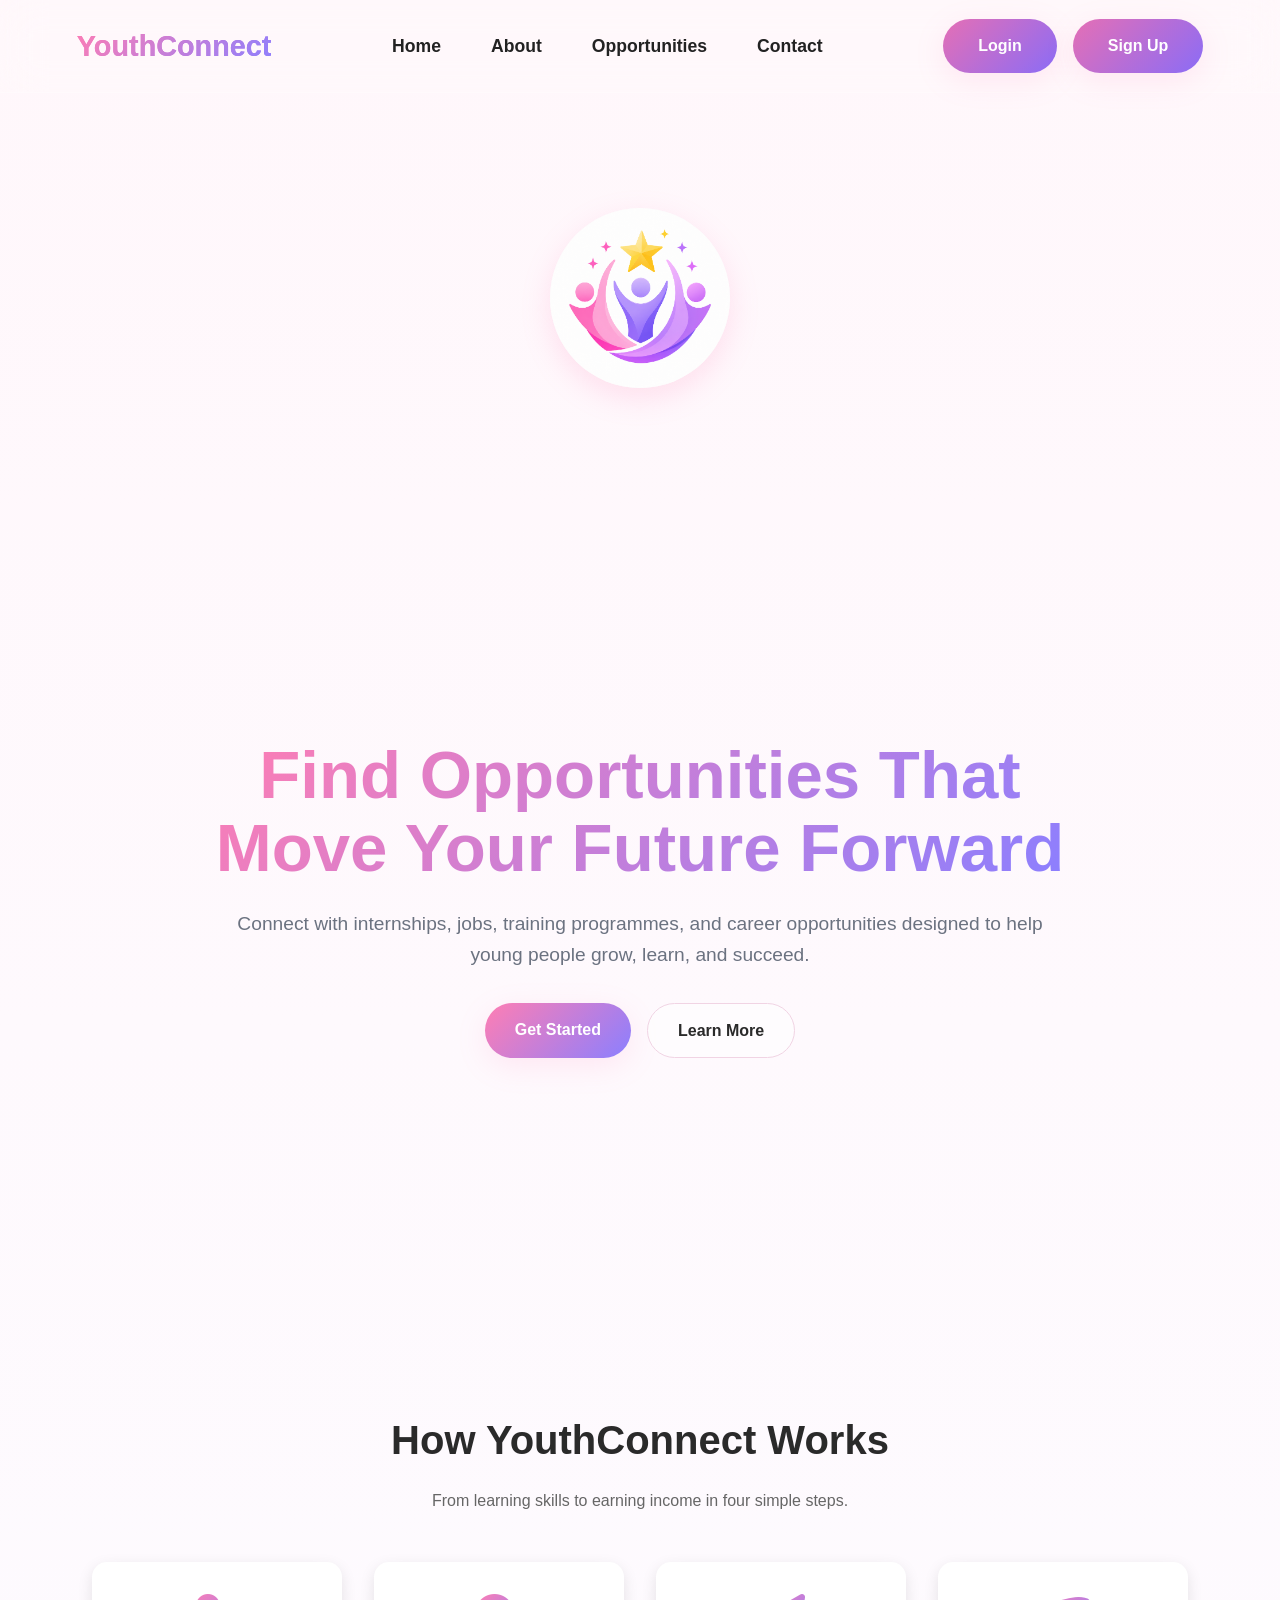
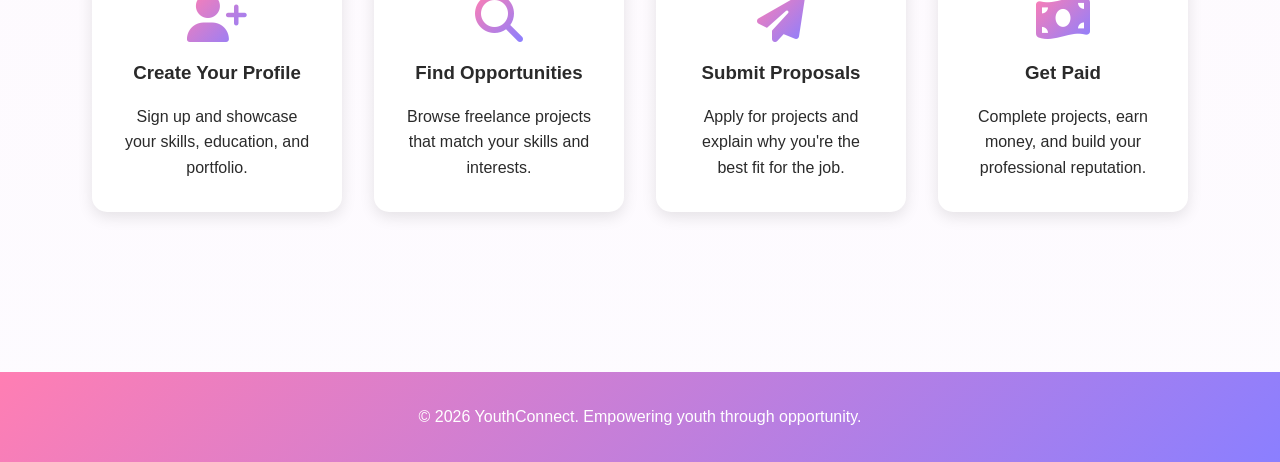
==== commit 74cfa8ed: "Added on Javascript" ====
--- a/index.html
+++ b/index.html
@@ -9,10 +9,15 @@
     />
 
     <title>YouthConnect</title>
+
+    <!-- CSS -->
     <link rel="stylesheet" href="styles.css" />
-    <link rel="stylesheet" href="https://cdnjs.cloudflare.com/ajax/libs/font-awesome/6.5.1/css/all.min.css">
-    <link rel="icon" type="image" href="/Icon Logo.png">
 
+    <!-- FONT AWESOME -->
+    <link
+        rel="stylesheet"
+        href="https://cdnjs.cloudflare.com/ajax/libs/font-awesome/6.5.1/css/all.min.css"
+    />
 </head>
 
 <body>
@@ -21,20 +26,36 @@
     <header class="navbar">
 
         <div class="logo">
-            <a href="https://ibb.co/zVdP4JpR"><img src="https://i.ibb.co/fdJrxvfp/Chat-GPT-Image-Jun-17-2026-10-28-59-AM.png" alt="Chat-GPT-Image-Jun-17-2026-10-28-59-AM" border="0"></a>
             <h1>YouthConnect</h1>
         </div>
 
         <nav>
             <ul class="nav-links">
-                <li><a href="#home">Home</a></li>
-                <li><a href="about.html">About</a></li>
-                <li><a href="#opportunities">Opportunities</a></li>
-                <li><a href="#contact">Contact</a></li>
+
+                <li>
+                    <a href="index.html">Home</a>
+                </li>
+
+                <li>
+                    <a href="about.html">About</a>
+                </li>
+
+                <li>
+                    <a href="opportunities.html">
+                        Opportunities
+                    </a>
+                </li>
+
+                <li>
+                    <a href="contact.html">Contact</a>
+                </li>
+
             </ul>
         </nav>
 
-        <div class="auth-buttons">
+        <!-- AUTH BUTTONS -->
+        <div id="authButtons" class="auth-buttons">
+
             <a href="Login/index.html" class="login-btn">
                 Login
             </a>
@@ -42,17 +63,28 @@
             <a href="Sign up/index.html" class="signup-btn">
                 Sign Up
             </a>
+
         </div>
 
     </header>
 
-    <!-- HERO -->
+    <!-- HERO IMAGE -->
+    <section class="hero-image">
+
+        <img
+            src="Icon Logo (1).png"
+            alt="YouthConnect Logo"
+        />
+
+    </section>
+
+    <!-- HERO SECTION -->
     <section class="hero" id="home">
 
         <div class="hero-content">
 
             <h2>
-                Connect. Create. Earn.
+                Find Opportunities That Move Your Future Forward
             </h2>
 
             <p>
@@ -61,274 +93,107 @@
                 grow, learn, and succeed.
             </p>
 
-            <div class="hero-search">
-                <input type="text" placeholder="Search opportunities...">
-                <button>Search</button>
-            </div>
+            <div class="hero-buttons">
 
-            <div class="hero-buttons">
-                <a href="#opportunities" class="primary-btn">
-                    Join as Freelance
+                <a href="opportunities.html" class="primary-btn">
+                    Get Started
                 </a>
 
                 <a href="about.html" class="secondary-btn">
                     Learn More
                 </a>
-            </div>
 
-            <div class="hero-stats">
-                <div class="stat">
-                    <i class="fa-solid fa-users"></i>
-                    <h3>500+</h3>
-                    <p>Freelancers</p>
-                </div>
-
-                <div class="stat">
-                    <i class="fa-solid fa-briefcase"></i>
-                    <h3>100+</h3>
-                    <p>Projects</p>
-                </div>
-
-                <div class="stat">
-                    <i class="fa-solid fa-star"></i>
-                    <h3>50+</h3>
-                    <p>Clients</p>
-                </div>
-            </div>
-        </div>
-
-    </section>
-    <section class="how-it-works" id="how-it-works">
-    <h2>How YouthConnect Works</h2>
-    <p class="section-subtitle">
-        From learning skills to earning income in four simple steps.
-    </p>
-
-    <div class="steps-container">
-
-        <div class="step-card">
-            <i class="fa-solid fa-user-plus"></i>
-            <h3>Create Your Profile</h3>
-            <p>
-                Sign up and showcase your skills, education,
-                and portfolio.
-            </p>
-        </div>
-
-        <div class="step-card">
-            <i class="fa-solid fa-magnifying-glass"></i>
-            <h3>Find Opportunities</h3>
-            <p>
-                Browse freelance projects that match your
-                skills and interests.
-            </p>
-        </div>
-
-        <div class="step-card">
-            <i class="fa-solid fa-paper-plane"></i>
-            <h3>Submit Proposals</h3>
-            <p>
-                Apply for projects and explain why you're
-                the best fit for the job.
-            </p>
-        </div>
-
-        <div class="step-card">
-            <i class="fa-solid fa-money-bill-wave"></i>
-            <h3>Get Paid</h3>
-            <p>
-                Complete projects, earn money,
-                and build your professional reputation.
-            </p>
-        </div>
-
-    </div>
-</section>
-
-    <!-- OPPORTUNITIES -->
-    <section class="opportunities-section" id="opportunities">
-
-        <div class="section-heading">
-            <h2>Explore Opportunities</h2>
-
-            <p>
-                Everything you need to start building your future.
-            </p>
-        </div>
-
-        <div class="cards-container">
-
-            <div class="card">
-                <h3>Internships</h3>
-
-                <p>
-                    Gain practical experience and workplace exposure
-                    through hands-on opportunities.
-                </p>
-            </div>
-
-            <div class="card">
-                <h3>Jobs</h3>
-
-                <p>
-                    Discover youth-friendly employment opportunities
-                    across different industries.
-                </p>
-            </div>
-
-            <div class="card">
-                <h3>Training</h3>
-
-                <p>
-                    Learn in-demand skills through professional
-                    development programmes.
-                </p>
-            </div>
-
-        </div>
-<div class="opportunity-grid">
-
-    <div class="opportunity-card">
-        <h3>AI Services</h3>
-        <span>✦</span>
-    </div>
-
-    <div class="opportunity-card">
-        <h3>Development & IT</h3>
-        <span>&lt;/&gt;</span>
-    </div>
-
-    <div class="opportunity-card">
-        <h3>Design & Creative</h3>
-        <span>🎨</span>
-    </div>
-
-    <div class="opportunity-card">
-        <h3>Sales & Marketing</h3>
-        <span>📈</span>
-    </div>
-
-    <div class="opportunity-card">
-        <h3>Writing & Translation</h3>
-        <span>✍️</span>
-    </div>
-
-    <div class="opportunity-card">
-        <h3>Admin & Support</h3>
-        <span>🧑‍💼</span>
-    </div>
-
-    <div class="opportunity-card">
-        <h3>Finance & Accounting</h3>
-        <span>🏦</span>
-    </div>
-
-    <div class="opportunity-card">
-        <h3>Legal</h3>
-        <span>⚖️</span>
-    </div>
-
-    <div class="opportunity-card">
-        <h3>HR & Training</h3>
-        <span>👥</span>
-    </div>
-
-    <div class="opportunity-card">
-        <h3>Engineering & Architecture</h3>
-        <span>🛠️</span>
-    </div>
-
-</div>
-    </section>
-
-    <!-- CONTACT -->
-    <section class="contact-section" id="contact">
-
-        <div class="section-heading">
-            <h2>Let's Connect</h2>
-
-            <p>
-                Have questions or want to collaborate?
-                Send us a message.
-            </p>
-        </div>
-
-        <form class="contact-form">
-
-            <input
-                type="text"
-                placeholder="Full Name"
-                required
-            />
-
-            <input
-                type="email"
-                placeholder="Email Address"
-                required
-            />
-
-            <textarea
-                placeholder="Your Message"
-                required
-            ></textarea>
-
-            <button type="submit" class="primary-btn">
-                Send Message
-            </button>
-
-        </form>
-
-    </section>
-
-    <!-- Footer -->
-    <footer class="footer">
-        <div class="footer-container">
-
-            <div class="footer-column">
-                <h3>For Clients</h3>
-                <a href="#">Post a Project</a>
-                <a href="#">Browse Freelancers</a>
-                <a href="#">How Hiring Works</a>
-                <a href="#">Student Talent Marktplace</a>
-                <a href="#">Enterprise Solutions</a>
-            </div>
-
-            <div class="column">
-                <h3>For Freelancers</h3>
-                <a href="#">Find Work</a>
-                <a href="#">Create Profile</a>
-                <a href="#">Skill Development</a>
-                <a href="#">Freelance Tips</a>
-                <a href="#">Success Stories</a>
-            </div>
-
-            <div class="column">
-                <h3>Company</h3>
-                <a href="#">About Us</a>
-                <a href="#">Our Mission</a>
-                <a href="#">Careers</a>
-                <a href="#">Privacy Policy</a>
-                <a href="#">Terms of Services</a>
-            </div>
-
-            <div class="column">
-                <h3>Socials</h3>
-                <a href="#">Facebook</a>
-                <a href="#">LinkedIn</a>
-                <a href="#">Instagram</a> 
-                <a href="#">X</a> 
             </div>
 
         </div>
 
-           <div class="footer-brand">
-                <a href="https://ibb.co/zVdP4JpR"><img src="https://i.ibb.co/fdJrxvfp/Chat-GPT-Image-Jun-17-2026-10-28-59-AM.png" alt="Chat-GPT-Image-Jun-17-2026-10-28-59-AM" border="0"></a>
-                <h3>YouthConnect</h3>
+    </section>
+
+    <!-- HOW IT WORKS -->
+    <section
+        class="how-it-works"
+        id="how-it-works"
+    >
+
+        <h2>How YouthConnect Works</h2>
+
+        <p class="section-subtitle">
+            From learning skills to earning income
+            in four simple steps.
+        </p>
+
+        <div class="steps-container">
+
+            <!-- STEP 1 -->
+            <div class="step-card">
+
+                <i class="fa-solid fa-user-plus"></i>
+
+                <h3>Create Your Profile</h3>
+
+                <p>
+                    Sign up and showcase your skills,
+                    education, and portfolio.
+                </p>
+
             </div>
 
-            <div class="footer-bottom">
-                <p>&copy; 2026 YouthConnect. All rights reserved.</p>
+            <!-- STEP 2 -->
+            <div class="step-card">
+
+                <i class="fa-solid fa-magnifying-glass"></i>
+
+                <h3>Find Opportunities</h3>
+
+                <p>
+                    Browse freelance projects that
+                    match your skills and interests.
+                </p>
+
             </div>
+
+            <!-- STEP 3 -->
+            <div class="step-card">
+
+                <i class="fa-solid fa-paper-plane"></i>
+
+                <h3>Submit Proposals</h3>
+
+                <p>
+                    Apply for projects and explain why
+                    you're the best fit for the job.
+                </p>
+
+            </div>
+
+            <!-- STEP 4 -->
+            <div class="step-card">
+
+                <i class="fa-solid fa-money-bill-wave"></i>
+
+                <h3>Get Paid</h3>
+
+                <p>
+                    Complete projects, earn money,
+                    and build your professional reputation.
+                </p>
+
+            </div>
+
+        </div>
+
+    </section>
+
+    <!-- FOOTER -->
+    <footer>
+
+        <p>
+            © 2026 YouthConnect.
+            Empowering youth through opportunity.
+        </p>
+
     </footer>
+
+    <script src="script.js"></script>
 </body>
 </html>
--- a/styles.css
+++ b/styles.css
@@ -74,13 +74,13 @@
     padding: 1.2rem 6%;
 
     background:
-        rgba(255, 255, 255, 0.7);
+        rgb(255, 255, 255);
 
     -webkit-backdrop-filter: blur(14px);
     backdrop-filter: blur(14px);
 
     border-bottom:
-        1px solid rgba(255,255,255,0.3);
+        1px solid rgb(255, 255, 255);
 
     z-index: 1000;
 }
@@ -120,28 +120,6 @@
     color: var(--pink-main);
 }
 
-.logo {
-    display: flex;
-    align-items: center;
-    gap: 12px;
-}
-
-.logo img {
-    width: 60px;
-    height: 60px;
-    object-fit: cover;
-    border-radius: 50%;
-    background-color: white;
-    padding: 5px;
-}
-
-.logo h1 {
-    font-size: 2rem;
-    background: linear-gradient(90deg, #f472b6, #8b5cf6);
-    -webkit-background-clip: text;
-    -webkit-text-fill-color: transparent;
-}
-
 /* =========================
    AUTH BUTTONS
 ========================= */
@@ -206,12 +184,6 @@
     text-align: center;
 
     padding: 4rem 6%;
-
-    background: linear-gradient(
-        135deg,
-        #fff5fa,
-        #f8f4ff
-    );
 }
 
 .hero-content {
@@ -252,72 +224,51 @@
 
     flex-wrap: wrap;
 }
-
-.hero-search {
-    display: flex;
-    justify-content: center;
-    margin: 30px 0;
-    gap: 10px;
-}
-
-.hero-search input {
-    width: 400px;
+.hero-image img {
     max-width: 100%;
-    padding: 15px 20px;
-    border: none;
-    border-radius: 50px;
-    font-size: 16px;
-    box-shadow: 0 4px 15px rgba(0,0,0,0.1);
-    outline: none;
-}
-
-.hero-search button {
-    padding: 15px 30px;
-    border: none;
-    border-radius: 50px;
-    background: linear-gradient(
-        90deg,
-        #f472b6,
-        #8b5cf6
-    );
-    color: white;
-    font-weight: bold;
-    cursor: pointer;
-    transition: 0.3s;
-}
-
-.hero-search button:hover {
-    transform: translateY(-2px);
-}
-
-.hero-stats {
+    height: auto;
+    margin-top: 2rem;
+    border-radius: 20px;
+}
+/* HERO IMAGE */
+
+.hero-image {
+    flex: 1;
+
     display: flex;
     justify-content: center;
     align-items: center;
-    gap: 50px;
-    margin-top: 40px;
-}
-
-.stat {
-    text-align: center;
-}
-
-.stat h3 {
-    font-size: 2rem;
-    color: #8b5cf6;
-    margin-bottom: 5px;
-}
-
-.stat p {
-    color: #666;
-    font-size: 1rem;
-}
-
-.stat i {
-    font-size: 2rem;
-    color: #f472b6;
-    margin-bottom: 10px;
-}
+}
+
+.hero-image img {
+    width: 180px;
+    height: 180px;
+
+    object-fit: cover;
+
+    border-radius: 50%;
+
+    box-shadow:
+        0 10px 30px rgba(255, 126, 179, 0.2);
+
+    animation: floatImage 4s ease-in-out infinite;
+}
+
+@keyframes floatImage {
+
+    0% {
+        transform: translateY(0px);
+    }
+
+    50% {
+        transform: translateY(-10px);
+    }
+
+    100% {
+        transform: translateY(0px);
+    }
+}
+
 /* =========================
    BUTTONS
 ========================= */
@@ -752,7 +703,6 @@
     color: var(--text-light);
 }
 
-/* FOOTER */
 footer {
     text-align: center;
 
@@ -765,78 +715,6 @@
     color: var(--white);
 }
 
-.footer {
-    background-color: #1f2937;
-    color: white;
-    padding: 50px 20px 20px;
-    margin-top: 50px;
-}
-
-.footer-container {
-    display: flex;
-    justify-content: space-between;
-    flex-wrap: wrap;
-    gap: 30px;
-    max-width: 1200px;
-    margin: auto;
-}
-
-.footer-column,
-.column {
-    display: flex;
-    flex-direction: column;
-    min-width: 200px;
-}
-
-.footer-column h3,
-.column h3 {
-    margin-bottom: 20px;
-    color: #4c1d95;
-    font-size: 24px;
-    font-weight: 700;
-}
-
-.footer-column a,
-.column a {
-    text-decoration: none;
-    color: #f3f4f6;
-    margin-bottom: 10px;
-    transition: color 0.3s ease;
-}
-
-.footer-column a:hover,
-.column a:hover {
-    color: #f472b6;
-}
-
-.footer-bottom {
-    border-top: 1px solid #374151;
-    text-align: center;
-    margin-top: 30px;
-    padding-top: 20px;
-    color: black;
-    font-size: 14px;
-}
-
-.footer-brand {
-    display: flex;
-    flex-direction: column;
-    align-items: center;
-    margin: 30px 0;
-}
-
-.footer-brand img {
-    width: 90px;
-    height: 90px;
-    object-fit: cover;
-    border-radius: 50%;
-}
-
-.footer-brand h3 {
-    color: white;
-    font-size: 24px;
-    font-weight: 700;
-}
 /* =========================
    RESPONSIVE
 ========================= */
@@ -861,7 +739,7 @@
 
 }
 
-@media (max-width: 768px) {
+@media (max-width: 600px) {
 
     .hero h2 {
         font-size: 2.3rem;
@@ -875,4 +753,378 @@
         font-size: 2rem;
     }
 
-}+}
+.opportunity-card i {
+  font-size: 2rem;
+
+  color: var(--accent);
+
+  margin-bottom: 15px;
+
+  display: block;
+}
+
+.opportunity-card {
+  text-align: center;
+}
+
+/* =========================
+   NAVBAR COMPONENT (TRANSPARENT GLASS)
+========================= */
+.navbar {
+    position: fixed; /* Changed to fixed so it floats seamlessly over your content */
+    top: 0;
+    left: 0;
+    width: 100%;
+    display: flex;
+    justify-content: space-between;
+    align-items: center;
+    padding: 1.2rem 6%;
+    
+    /* Transparent Background with Glassmorphism Blur Effect */
+    background: rgba(255, 255, 255, 0.15); 
+    -webkit-backdrop-filter: blur(20px);
+    backdrop-filter: blur(20px);
+    
+    /* Subtly separate nav from content without a harsh solid line */
+    border-bottom: 1px solid rgba(255, 255, 255, 0.25); 
+    z-index: 1000;
+    transition: background 0.3s ease;
+}
+
+/* Ensure your page content doesn't get hidden behind the fixed transparent navbar */
+body {
+    padding-top: 80px; 
+}
+
+/* LOGO */
+
+.logo {
+    font-size: 2rem;
+
+    font-weight: 800;
+
+    background: linear-gradient(
+        90deg,
+        #ff6fb5,
+        #8b6cf6
+    );
+
+    background-clip: text;
+
+    -webkit-background-clip: text;
+
+    -webkit-text-fill-color: transparent;
+
+    cursor: pointer;
+}
+
+/* NAV LINKS */
+
+.nav-links {
+    display: flex;
+
+    gap: 50px;
+
+    list-style: none;
+}
+
+.nav-links a {
+    text-decoration: none;
+
+    color: #222;
+
+    font-weight: 600;
+
+    font-size: 1.1rem;
+
+    transition: 0.3s ease;
+}
+
+.nav-links a:hover {
+    color: #8b6cf6;
+}
+
+/* BUTTONS */
+
+.nav-buttons {
+    display: flex;
+
+    gap: 20px;
+}
+
+.login-btn,
+.signup-btn {
+    text-decoration: none;
+
+    padding: 14px 35px;
+
+    border-radius: 50px;
+
+    font-weight: 700;
+
+    color: white;
+
+    background: linear-gradient(
+        135deg,
+        #e56fb5,
+        #8b6cf6
+    );
+
+    transition: 0.3s ease;
+}
+
+.login-btn:hover,
+.signup-btn:hover {
+    transform: translateY(-3px);
+
+    box-shadow: 0 10px 20px rgba(139, 108, 246, 0.3);
+}
+
+/* MOBILE */
+
+@media (max-width: 900px) {
+
+    .navbar {
+        flex-direction: column;
+
+        gap: 20px;
+
+        padding: 25px;
+    }
+
+    .nav-links {
+        gap: 25px;
+
+        flex-wrap: wrap;
+
+        justify-content: center;
+    }
+
+    .nav-buttons {
+        flex-wrap: wrap;
+
+        justify-content: center;
+    }
+}
+
+/* ICONS */
+
+.opportunity-card i {
+
+    font-size: 2.2rem;
+
+    margin-bottom: 18px;
+
+    background: linear-gradient(
+        135deg,
+        #e56fb5,
+        #8b6cf6
+    );
+
+    background-clip: text;
+    -webkit-background-clip: text;
+
+    -webkit-text-fill-color: transparent;
+
+    display: block;
+}
+/* =========================
+   PROFILE MENU
+========================= */
+
+.profile-menu {
+    position: relative;
+}
+
+/* PROFILE ICON BUTTON */
+
+.profile-toggle {
+    width: 50px;
+    height: 50px;
+
+    border: none;
+    border-radius: 50%;
+
+    background:
+        rgba(255, 255, 255, 0.18);
+
+    -webkit-backdrop-filter: blur(12px);
+    backdrop-filter: blur(12px);
+
+    border:
+        1px solid rgba(255,255,255,0.3);
+
+    color: white;
+
+    font-size: 1.1rem;
+
+    cursor: pointer;
+
+    display: flex;
+    justify-content: center;
+    align-items: center;
+
+    transition: 0.3s ease;
+
+    box-shadow:
+        0 8px 20px rgba(139, 108, 246, 0.18);
+}
+
+.profile-toggle:hover {
+    transform: translateY(-3px);
+
+    background:
+        rgba(255,255,255,0.28);
+
+    box-shadow:
+        0 12px 28px rgba(139, 108, 246, 0.25);
+}
+
+/* =========================
+   DROPDOWN MENU
+========================= */
+
+.dropdown {
+    position: absolute;
+
+    top: 65px;
+    right: 0;
+
+    width: 240px;
+
+    background:
+        rgba(255,255,255,0.82);
+
+    -webkit-backdrop-filter: blur(18px);
+    backdrop-filter: blur(18px);
+
+    border:
+        1px solid rgba(255,255,255,0.45);
+
+    border-radius: 24px;
+
+    overflow: hidden;
+
+    box-shadow:
+        0 20px 40px rgba(139, 108, 246, 0.18);
+
+    animation: dropdownFade 0.25s ease;
+}
+
+/* LINKS + BUTTONS */
+
+.dropdown a,
+.dropdown button {
+    width: 100%;
+
+    display: flex;
+    align-items: center;
+
+    gap: 14px;
+
+    padding: 1rem 1.3rem;
+
+    border: none;
+
+    background: transparent;
+
+    text-decoration: none;
+
+    color: #222;
+
+    font-size: 1rem;
+
+    font-weight: 600;
+
+    cursor: pointer;
+
+    transition: 0.25s ease;
+}
+
+/* ICONS */
+
+.dropdown i {
+    color: #8b6cf6;
+
+    font-size: 1rem;
+}
+
+/* HOVER */
+
+.dropdown a:hover,
+.dropdown button:hover {
+    background:
+        rgba(229, 111, 181, 0.08);
+
+    padding-left: 1.5rem;
+}
+
+/* HIDDEN */
+
+.hidden {
+    display: none;
+}
+
+/* ANIMATION */
+
+@keyframes dropdownFade {
+
+    from {
+        opacity: 0;
+        transform:
+            translateY(-10px)
+            scale(0.98);
+    }
+
+    to {
+        opacity: 1;
+        transform:
+            translateY(0)
+            scale(1);
+    }
+}
+/* =========================
+   USER PROFILE STYLES
+========================= */
+
+.user-profile {
+    display: flex;
+    align-items: center;
+    gap: 1.5rem;
+    background: rgba(255, 255, 255, 0.4);
+    padding: 6px 18px;
+    border-radius: 50px;
+    border: 1px solid rgba(255, 255, 255, 0.6);
+    backdrop-filter: blur(8px);
+    -webkit-backdrop-filter: blur(8px);
+}
+
+.user-name {
+    font-weight: 700;
+    color: var(--text-dark, #222);
+    font-size: 1.05rem;
+}
+
+.logout-navbar-btn {
+    border: none;
+    background: var(--gradient, linear-gradient(135deg, #e56fb5, #8b6cf6));
+    color: white;
+    padding: 8px 18px;
+    border-radius: 50px;
+    font-weight: 600;
+    cursor: pointer;
+    font-size: 0.9rem;
+    transition: 0.3s ease;
+    box-shadow: 0 4px 12px rgba(139, 108, 246, 0.2);
+}
+
+.logout-navbar-btn:hover {
+    transform: translateY(-2px);
+    box-shadow: 0 6px 15px rgba(139, 108, 246, 0.3);
+}
+
+/* Ensure hidden utility is globally available */
+.hidden {
+    display: none !important;
+} 
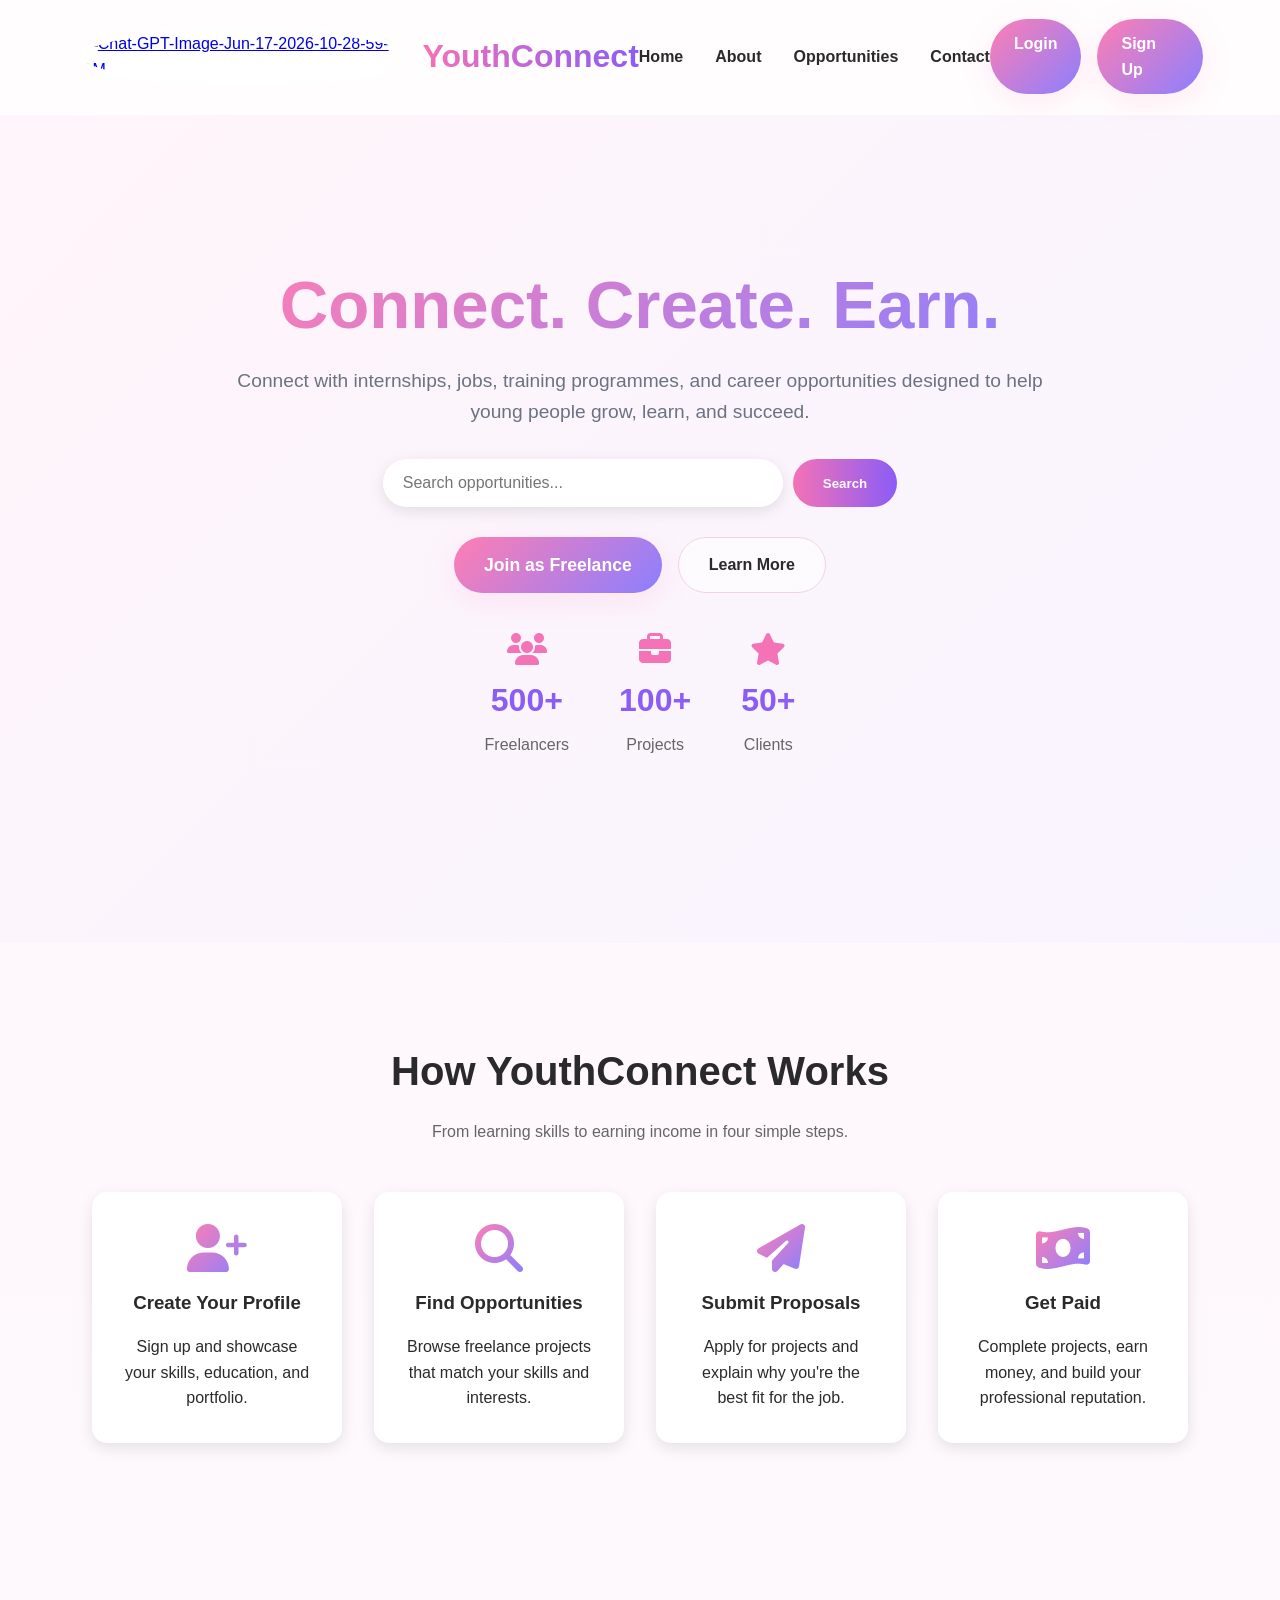
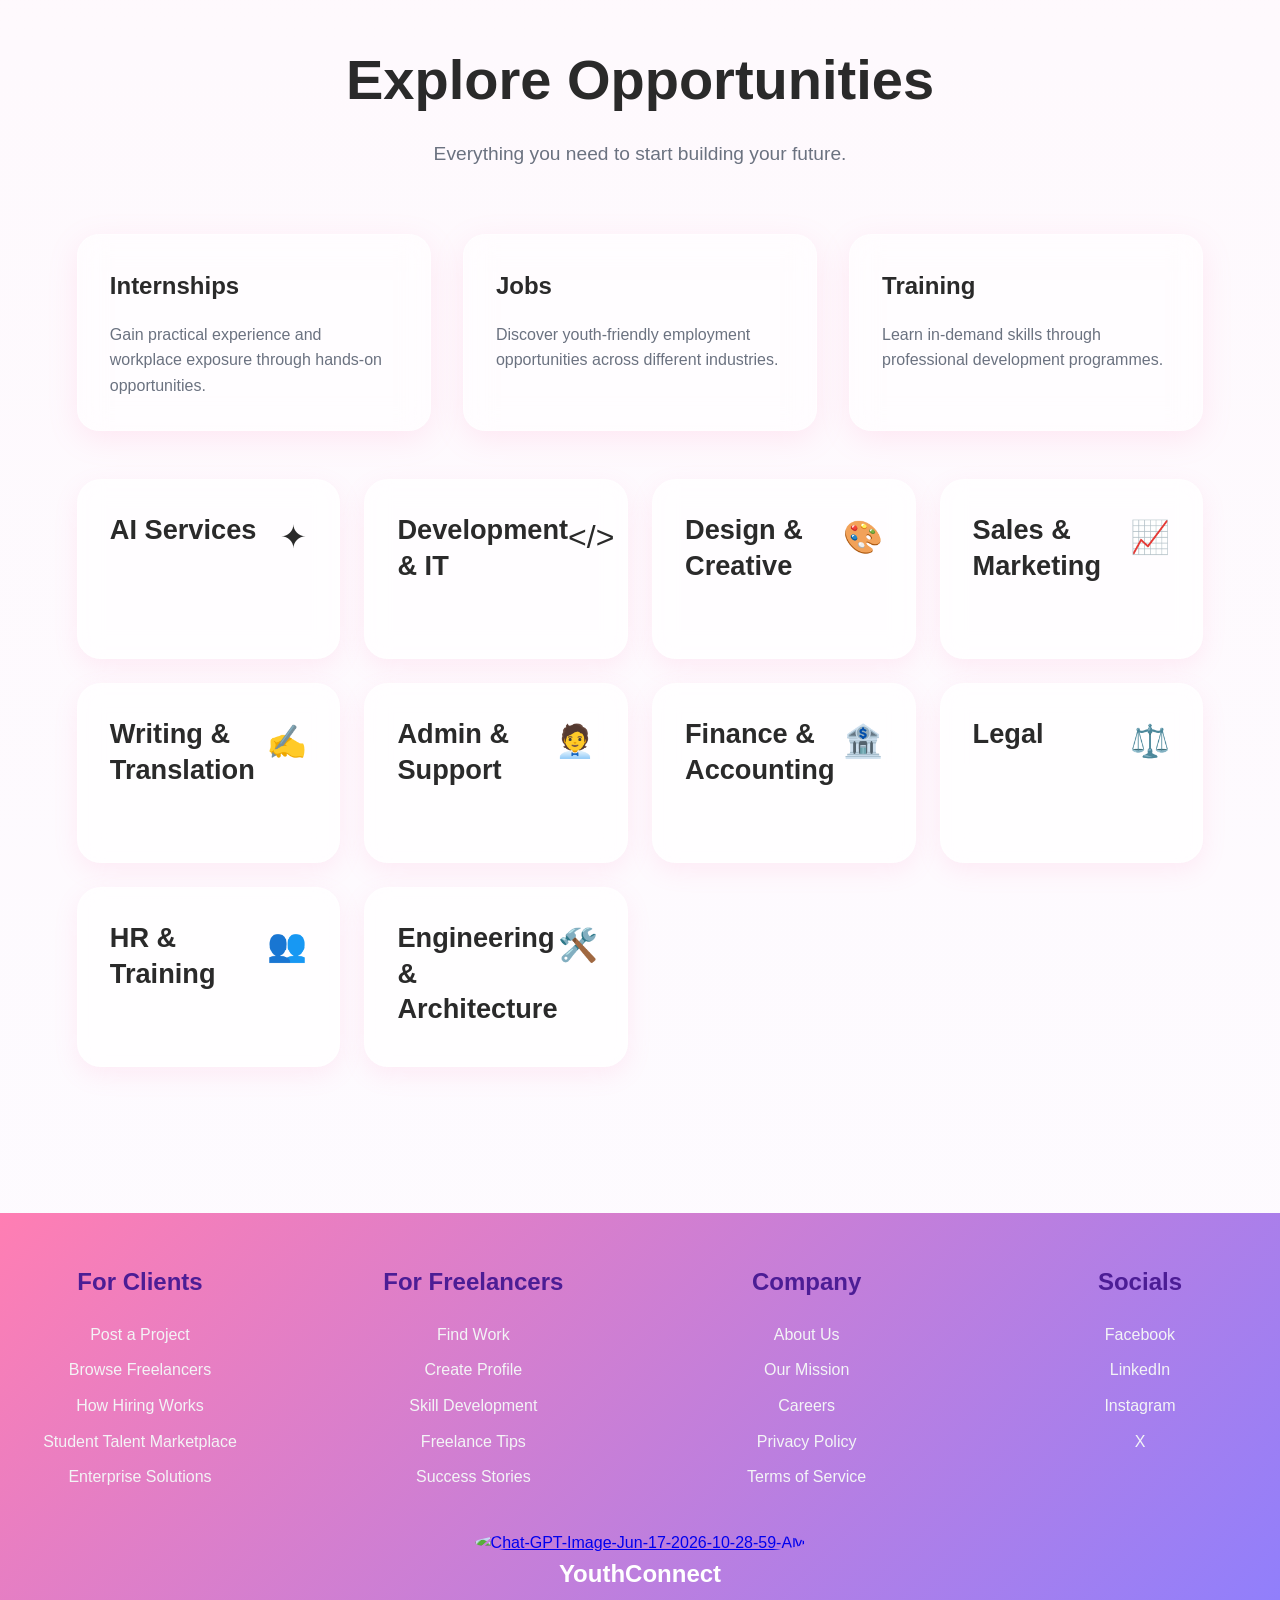
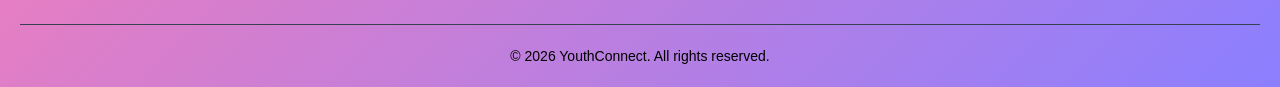
==== commit f035bc17: "Added files" ====
--- a/index.html
+++ b/index.html
@@ -9,15 +9,10 @@
     />
 
     <title>YouthConnect</title>
-
-    <!-- CSS -->
     <link rel="stylesheet" href="styles.css" />
-
-    <!-- FONT AWESOME -->
-    <link
-        rel="stylesheet"
-        href="https://cdnjs.cloudflare.com/ajax/libs/font-awesome/6.5.1/css/all.min.css"
-    />
+    <link rel="stylesheet" href="https://cdnjs.cloudflare.com/ajax/libs/font-awesome/6.5.1/css/all.min.css">
+    <link rel="icon" type="image" href="/Icon Logo.png">
+
 </head>
 
 <body>
@@ -26,36 +21,20 @@
     <header class="navbar">
 
         <div class="logo">
+            <a href="https://ibb.co/zVdP4JpR"><img src="https://i.ibb.co/fdJrxvfp/Chat-GPT-Image-Jun-17-2026-10-28-59-AM.png" alt="Chat-GPT-Image-Jun-17-2026-10-28-59-AM" border="0"></a>
             <h1>YouthConnect</h1>
         </div>
 
         <nav>
             <ul class="nav-links">
-
-                <li>
-                    <a href="index.html">Home</a>
-                </li>
-
-                <li>
-                    <a href="about.html">About</a>
-                </li>
-
-                <li>
-                    <a href="opportunities.html">
-                        Opportunities
-                    </a>
-                </li>
-
-                <li>
-                    <a href="contact.html">Contact</a>
-                </li>
-
+                <li><a href="#index.html">Home</a></li>
+                <li><a href="about.html">About</a></li>
+                <li><a href="#opportunities">Opportunities</a></li>
+                <li><a href="/contact.html">Contact</a></li>
             </ul>
         </nav>
 
-        <!-- AUTH BUTTONS -->
-        <div id="authButtons" class="auth-buttons">
-
+        <div class="auth-buttons">
             <a href="Login/index.html" class="login-btn">
                 Login
             </a>
@@ -63,28 +42,17 @@
             <a href="Sign up/index.html" class="signup-btn">
                 Sign Up
             </a>
-
         </div>
 
     </header>
 
-    <!-- HERO IMAGE -->
-    <section class="hero-image">
-
-        <img
-            src="Icon Logo (1).png"
-            alt="YouthConnect Logo"
-        />
-
-    </section>
-
-    <!-- HERO SECTION -->
+    <!-- HERO -->
     <section class="hero" id="home">
 
         <div class="hero-content">
 
             <h2>
-                Find Opportunities That Move Your Future Forward
+                Connect. Create. Earn.
             </h2>
 
             <p>
@@ -93,107 +61,235 @@
                 grow, learn, and succeed.
             </p>
 
+            <div class="hero-search">
+                <input type="text" placeholder="Search opportunities...">
+                <button>Search</button>
+            </div>
+
             <div class="hero-buttons">
-
-                <a href="opportunities.html" class="primary-btn">
-                    Get Started
+                <a href="#opportunities" class="primary-btn">
+                    Join as Freelance
                 </a>
 
                 <a href="about.html" class="secondary-btn">
                     Learn More
                 </a>
-
-            </div>
-
+            </div>
+  
+            <div class="hero-stats">
+                <div class="stat">
+                    <i class="fa-solid fa-users"></i>
+                    <h3>500+</h3>
+                    <p>Freelancers</p>
+                </div>
+
+                <div class="stat">
+                    <i class="fa-solid fa-briefcase"></i>
+                    <h3>100+</h3>
+                    <p>Projects</p>
+                </div>
+
+                <div class="stat">
+                    <i class="fa-solid fa-star"></i>
+                    <h3>50+</h3>
+                    <p>Clients</p>
+                </div>
+            </div>
         </div>
 
     </section>
-
-    <!-- HOW IT WORKS -->
-    <section
-        class="how-it-works"
-        id="how-it-works"
-    >
-
-        <h2>How YouthConnect Works</h2>
-
-        <p class="section-subtitle">
-            From learning skills to earning income
-            in four simple steps.
-        </p>
-
-        <div class="steps-container">
-
-            <!-- STEP 1 -->
-            <div class="step-card">
-
-                <i class="fa-solid fa-user-plus"></i>
-
-                <h3>Create Your Profile</h3>
+    <section class="how-it-works" id="how-it-works">
+    <h2>How YouthConnect Works</h2>
+    <p class="section-subtitle">
+        From learning skills to earning income in four simple steps.
+    </p>
+
+    <div class="steps-container">
+
+        <div class="step-card">
+            <i class="fa-solid fa-user-plus"></i>
+            <h3>Create Your Profile</h3>
+            <p>
+                Sign up and showcase your skills, education,
+                and portfolio.
+            </p>
+        </div>
+
+        <div class="step-card">
+            <i class="fa-solid fa-magnifying-glass"></i>
+            <h3>Find Opportunities</h3>
+            <p>
+                Browse freelance projects that match your
+                skills and interests.
+            </p>
+        </div>
+
+        <div class="step-card">
+            <i class="fa-solid fa-paper-plane"></i>
+            <h3>Submit Proposals</h3>
+            <p>
+                Apply for projects and explain why you're
+                the best fit for the job.
+            </p>
+        </div>
+
+        <div class="step-card">
+            <i class="fa-solid fa-money-bill-wave"></i>
+            <h3>Get Paid</h3>
+            <p>
+                Complete projects, earn money,
+                and build your professional reputation.
+            </p>
+        </div>
+
+    </div>
+</section>
+
+    <!-- OPPORTUNITIES -->
+    <section class="opportunities-section" id="opportunities">
+
+        <div class="section-heading">
+            <h2>Explore Opportunities</h2>
+
+            <p>
+                Everything you need to start building your future.
+            </p>
+        </div>
+
+        <div class="cards-container">
+
+            <div class="card">
+                <h3>Internships</h3>
 
                 <p>
-                    Sign up and showcase your skills,
-                    education, and portfolio.
+                    Gain practical experience and workplace exposure
+                    through hands-on opportunities.
                 </p>
-
-            </div>
-
-            <!-- STEP 2 -->
-            <div class="step-card">
-
-                <i class="fa-solid fa-magnifying-glass"></i>
-
-                <h3>Find Opportunities</h3>
+            </div>
+
+            <div class="card">
+                <h3>Jobs</h3>
 
                 <p>
-                    Browse freelance projects that
-                    match your skills and interests.
+                    Discover youth-friendly employment opportunities
+                    across different industries.
                 </p>
-
-            </div>
-
-            <!-- STEP 3 -->
-            <div class="step-card">
-
-                <i class="fa-solid fa-paper-plane"></i>
-
-                <h3>Submit Proposals</h3>
+            </div>
+
+            <div class="card">
+                <h3>Training</h3>
 
                 <p>
-                    Apply for projects and explain why
-                    you're the best fit for the job.
+                    Learn in-demand skills through professional
+                    development programmes.
                 </p>
-
-            </div>
-
-            <!-- STEP 4 -->
-            <div class="step-card">
-
-                <i class="fa-solid fa-money-bill-wave"></i>
-
-                <h3>Get Paid</h3>
-
-                <p>
-                    Complete projects, earn money,
-                    and build your professional reputation.
-                </p>
-
-            </div>
-
-        </div>
-
+            </div>
+
+        </div>
+<div class="opportunity-grid">
+
+    <div class="opportunity-card">
+        <h3>AI Services</h3>
+        <span>✦</span>
+    </div>
+
+    <div class="opportunity-card">
+        <h3>Development & IT</h3>
+        <span>&lt;/&gt;</span>
+    </div>
+
+    <div class="opportunity-card">
+        <h3>Design & Creative</h3>
+        <span>🎨</span>
+    </div>
+
+    <div class="opportunity-card">
+        <h3>Sales & Marketing</h3>
+        <span>📈</span>
+    </div>
+
+    <div class="opportunity-card">
+        <h3>Writing & Translation</h3>
+        <span>✍️</span>
+    </div>
+
+    <div class="opportunity-card">
+        <h3>Admin & Support</h3>
+        <span>🧑‍💼</span>
+    </div>
+
+    <div class="opportunity-card">
+        <h3>Finance & Accounting</h3>
+        <span>🏦</span>
+    </div>
+
+    <div class="opportunity-card">
+        <h3>Legal</h3>
+        <span>⚖️</span>
+    </div>
+
+    <div class="opportunity-card">
+        <h3>HR & Training</h3>
+        <span>👥</span>
+    </div>
+
+    <div class="opportunity-card">
+        <h3>Engineering & Architecture</h3>
+        <span>🛠️</span>
+    </div>
+
+</div>
     </section>
 
-    <!-- FOOTER -->
-    <footer>
-
-        <p>
-            © 2026 YouthConnect.
-            Empowering youth through opportunity.
-        </p>
-
+    <!-- Footer -->
+    <footer class="footer">
+        <div class="footer-container">
+
+            <div class="footer-column">
+                <h3>For Clients</h3>
+                <a href="#">Post a Project</a>
+                <a href="#">Browse Freelancers</a>
+                <a href="#">How Hiring Works</a>
+                <a href="#">Student Talent Marketplace</a>
+                <a href="#">Enterprise Solutions</a>
+            </div>
+
+            <div class="footer-column">
+                <h3>For Freelancers</h3>
+                <a href="#">Find Work</a>
+                <a href="#">Create Profile</a>
+                <a href="#">Skill Development</a>
+                <a href="#">Freelance Tips</a>
+                <a href="#">Success Stories</a>
+            </div>
+
+            <div class="footer-column">
+                <h3>Company</h3>
+                <a href="#">About Us</a>
+                <a href="#">Our Mission</a>
+                <a href="#">Careers</a>
+                <a href="#">Privacy Policy</a>
+                <a href="#">Terms of Service</a>
+            </div>
+
+            <div class="footer-column">
+                <h3>Socials</h3>
+                <a href="#">Facebook</a>
+                <a href="#">LinkedIn</a>
+                <a href="#">Instagram</a> 
+                <a href="#">X</a> 
+            </div>
+
+        </div>
+
+           <div class="footer-brand">
+                <a href="https://ibb.co/zVdP4JpR"><img src="https://i.ibb.co/fdJrxvfp/Chat-GPT-Image-Jun-17-2026-10-28-59-AM.png" alt="Chat-GPT-Image-Jun-17-2026-10-28-59-AM" border="0"></a>
+                <h3>YouthConnect</h3>
+            </div>
+
+            <div class="footer-bottom">
+                <p>&copy; 2026 YouthConnect. All rights reserved.</p>
+            </div>
     </footer>
-
-    <script src="script.js"></script>
 </body>
 </html>
--- a/styles.css
+++ b/styles.css
@@ -74,13 +74,13 @@
     padding: 1.2rem 6%;
 
     background:
-        rgb(255, 255, 255);
+        rgba(255, 255, 255, 0.7);
 
     -webkit-backdrop-filter: blur(14px);
     backdrop-filter: blur(14px);
 
     border-bottom:
-        1px solid rgb(255, 255, 255);
+        1px solid rgba(255,255,255,0.3);
 
     z-index: 1000;
 }
@@ -120,6 +120,28 @@
     color: var(--pink-main);
 }
 
+.logo {
+    display: flex;
+    align-items: center;
+    gap: 12px;
+}
+
+.logo img {
+    width: 60px;
+    height: 60px;
+    object-fit: cover;
+    border-radius: 50%;
+    background-color: white;
+    padding: 5px;
+}
+
+.logo h1 {
+    font-size: 2rem;
+    background: linear-gradient(90deg, #f472b6, #8b5cf6);
+    -webkit-background-clip: text;
+    -webkit-text-fill-color: transparent;
+}
+
 /* =========================
    AUTH BUTTONS
 ========================= */
@@ -184,6 +206,12 @@
     text-align: center;
 
     padding: 4rem 6%;
+
+    background: linear-gradient(
+        135deg,
+        #fff5fa,
+        #f8f4ff
+    );
 }
 
 .hero-content {
@@ -224,51 +252,72 @@
 
     flex-wrap: wrap;
 }
-.hero-image img {
+
+.hero-search {
+    display: flex;
+    justify-content: center;
+    margin: 30px 0;
+    gap: 10px;
+}
+
+.hero-search input {
+    width: 400px;
     max-width: 100%;
-    height: auto;
-    margin-top: 2rem;
-    border-radius: 20px;
-}
-/* HERO IMAGE */
-
-.hero-image {
-    flex: 1;
-
+    padding: 15px 20px;
+    border: none;
+    border-radius: 50px;
+    font-size: 16px;
+    box-shadow: 0 4px 15px rgba(0,0,0,0.1);
+    outline: none;
+}
+
+.hero-search button {
+    padding: 15px 30px;
+    border: none;
+    border-radius: 50px;
+    background: linear-gradient(
+        90deg,
+        #f472b6,
+        #8b5cf6
+    );
+    color: white;
+    font-weight: bold;
+    cursor: pointer;
+    transition: 0.3s;
+}
+
+.hero-search button:hover {
+    transform: translateY(-2px);
+}
+
+.hero-stats {
     display: flex;
     justify-content: center;
     align-items: center;
-}
-
-.hero-image img {
-    width: 180px;
-    height: 180px;
-
-    object-fit: cover;
-
-    border-radius: 50%;
-
-    box-shadow:
-        0 10px 30px rgba(255, 126, 179, 0.2);
-
-    animation: floatImage 4s ease-in-out infinite;
-}
-
-@keyframes floatImage {
-
-    0% {
-        transform: translateY(0px);
-    }
-
-    50% {
-        transform: translateY(-10px);
-    }
-
-    100% {
-        transform: translateY(0px);
-    }
-}
-
+    gap: 50px;
+    margin-top: 40px;
+}
+
+.stat {
+    text-align: center;
+}
+
+.stat h3 {
+    font-size: 2rem;
+    color: #8b5cf6;
+    margin-bottom: 5px;
+}
+
+.stat p {
+    color: #666;
+    font-size: 1rem;
+}
+
+.stat i {
+    font-size: 2rem;
+    color: #f472b6;
+    margin-bottom: 10px;
+}
 /* =========================
    BUTTONS
 ========================= */
@@ -555,14 +604,12 @@
 ========================= */
 
 .contact-form {
-    max-width: 700px;
-
-    margin: auto;
-
+    max-width: 600px;
+    width: 100%;
+    margin: 40px auto;
     display: flex;
     flex-direction: column;
-
-    gap: 1rem;
+    gap: 15px;
 }
 
 .contact-form input,
@@ -596,8 +643,56 @@
 .contact-form textarea:focus {
     outline: none;
 
+    font-size: 1rem;
+
     box-shadow:
         0 0 0 4px rgba(255, 193, 221, 0.6);
+}
+
+.primary-btn {
+    font-size: 1.1rem;
+    font-weight: bold;
+}
+
+.section-heading {
+    text-align: center;
+}
+
+.contact-section{
+    padding: 80px 10%;
+}
+
+.section-heading h2{
+    font-size: 3.5rem;
+    margin-bottom: 15px;
+}
+
+.section-heading p{
+    max-width: 700px;
+    margin: 0 auto 40px;
+    font-size: 1.2rem;
+}
+
+.faq-section{
+    padding: 80px 10%;
+    text-align:center;
+}
+
+.faq-item{
+    background:white;
+    margin:20px auto;
+    max-width:700px;
+    padding:20px;
+    border-radius:12px;
+    box-shadow:0 4px 12px rgba(0,0,0,0.1);
+}
+
+.faq-item h3 {
+    font-size: 1.4rem;
+}
+
+.faq-item p {
+    font-size: 1.1rem;
 }
 
 .about-hero {
@@ -703,6 +798,7 @@
     color: var(--text-light);
 }
 
+/* FOOTER */
 footer {
     text-align: center;
 
@@ -715,6 +811,78 @@
     color: var(--white);
 }
 
+.footer {
+    background-color: #1f2937;
+    color: white;
+    padding: 50px 20px 20px;
+    margin-top: 50px;
+}
+
+.footer-container {
+    display: flex;
+    justify-content: space-between;
+    flex-wrap: wrap;
+    gap: 30px;
+    max-width: 1200px;
+    margin: auto;
+}
+
+.footer-column,
+.column {
+    display: flex;
+    flex-direction: column;
+    min-width: 200px;
+}
+
+.footer-column h3,
+.column h3 {
+    margin-bottom: 20px;
+    color: #4c1d95;
+    font-size: 24px;
+    font-weight: 700;
+}
+
+.footer-column a,
+.column a {
+    text-decoration: none;
+    color: #f3f4f6;
+    margin-bottom: 10px;
+    transition: color 0.3s ease;
+}
+
+.footer-column a:hover,
+.column a:hover {
+    color: #f472b6;
+}
+
+.footer-bottom {
+    border-top: 1px solid #374151;
+    text-align: center;
+    margin-top: 30px;
+    padding-top: 20px;
+    color: black;
+    font-size: 14px;
+}
+
+.footer-brand {
+    display: flex;
+    flex-direction: column;
+    align-items: center;
+    margin: 30px 0;
+}
+
+.footer-brand img {
+    width: 90px;
+    height: 90px;
+    object-fit: cover;
+    border-radius: 50%;
+}
+
+.footer-brand h3 {
+    color: white;
+    font-size: 24px;
+    font-weight: 700;
+}
 /* =========================
    RESPONSIVE
 ========================= */
@@ -739,7 +907,7 @@
 
 }
 
-@media (max-width: 600px) {
+@media (max-width: 768px) {
 
     .hero h2 {
         font-size: 2.3rem;
@@ -753,378 +921,4 @@
         font-size: 2rem;
     }
 
-}
-.opportunity-card i {
-  font-size: 2rem;
-
-  color: var(--accent);
-
-  margin-bottom: 15px;
-
-  display: block;
-}
-
-.opportunity-card {
-  text-align: center;
-}
-
-/* =========================
-   NAVBAR COMPONENT (TRANSPARENT GLASS)
-========================= */
-.navbar {
-    position: fixed; /* Changed to fixed so it floats seamlessly over your content */
-    top: 0;
-    left: 0;
-    width: 100%;
-    display: flex;
-    justify-content: space-between;
-    align-items: center;
-    padding: 1.2rem 6%;
-    
-    /* Transparent Background with Glassmorphism Blur Effect */
-    background: rgba(255, 255, 255, 0.15); 
-    -webkit-backdrop-filter: blur(20px);
-    backdrop-filter: blur(20px);
-    
-    /* Subtly separate nav from content without a harsh solid line */
-    border-bottom: 1px solid rgba(255, 255, 255, 0.25); 
-    z-index: 1000;
-    transition: background 0.3s ease;
-}
-
-/* Ensure your page content doesn't get hidden behind the fixed transparent navbar */
-body {
-    padding-top: 80px; 
-}
-
-/* LOGO */
-
-.logo {
-    font-size: 2rem;
-
-    font-weight: 800;
-
-    background: linear-gradient(
-        90deg,
-        #ff6fb5,
-        #8b6cf6
-    );
-
-    background-clip: text;
-
-    -webkit-background-clip: text;
-
-    -webkit-text-fill-color: transparent;
-
-    cursor: pointer;
-}
-
-/* NAV LINKS */
-
-.nav-links {
-    display: flex;
-
-    gap: 50px;
-
-    list-style: none;
-}
-
-.nav-links a {
-    text-decoration: none;
-
-    color: #222;
-
-    font-weight: 600;
-
-    font-size: 1.1rem;
-
-    transition: 0.3s ease;
-}
-
-.nav-links a:hover {
-    color: #8b6cf6;
-}
-
-/* BUTTONS */
-
-.nav-buttons {
-    display: flex;
-
-    gap: 20px;
-}
-
-.login-btn,
-.signup-btn {
-    text-decoration: none;
-
-    padding: 14px 35px;
-
-    border-radius: 50px;
-
-    font-weight: 700;
-
-    color: white;
-
-    background: linear-gradient(
-        135deg,
-        #e56fb5,
-        #8b6cf6
-    );
-
-    transition: 0.3s ease;
-}
-
-.login-btn:hover,
-.signup-btn:hover {
-    transform: translateY(-3px);
-
-    box-shadow: 0 10px 20px rgba(139, 108, 246, 0.3);
-}
-
-/* MOBILE */
-
-@media (max-width: 900px) {
-
-    .navbar {
-        flex-direction: column;
-
-        gap: 20px;
-
-        padding: 25px;
-    }
-
-    .nav-links {
-        gap: 25px;
-
-        flex-wrap: wrap;
-
-        justify-content: center;
-    }
-
-    .nav-buttons {
-        flex-wrap: wrap;
-
-        justify-content: center;
-    }
-}
-
-/* ICONS */
-
-.opportunity-card i {
-
-    font-size: 2.2rem;
-
-    margin-bottom: 18px;
-
-    background: linear-gradient(
-        135deg,
-        #e56fb5,
-        #8b6cf6
-    );
-
-    background-clip: text;
-    -webkit-background-clip: text;
-
-    -webkit-text-fill-color: transparent;
-
-    display: block;
-}
-/* =========================
-   PROFILE MENU
-========================= */
-
-.profile-menu {
-    position: relative;
-}
-
-/* PROFILE ICON BUTTON */
-
-.profile-toggle {
-    width: 50px;
-    height: 50px;
-
-    border: none;
-    border-radius: 50%;
-
-    background:
-        rgba(255, 255, 255, 0.18);
-
-    -webkit-backdrop-filter: blur(12px);
-    backdrop-filter: blur(12px);
-
-    border:
-        1px solid rgba(255,255,255,0.3);
-
-    color: white;
-
-    font-size: 1.1rem;
-
-    cursor: pointer;
-
-    display: flex;
-    justify-content: center;
-    align-items: center;
-
-    transition: 0.3s ease;
-
-    box-shadow:
-        0 8px 20px rgba(139, 108, 246, 0.18);
-}
-
-.profile-toggle:hover {
-    transform: translateY(-3px);
-
-    background:
-        rgba(255,255,255,0.28);
-
-    box-shadow:
-        0 12px 28px rgba(139, 108, 246, 0.25);
-}
-
-/* =========================
-   DROPDOWN MENU
-========================= */
-
-.dropdown {
-    position: absolute;
-
-    top: 65px;
-    right: 0;
-
-    width: 240px;
-
-    background:
-        rgba(255,255,255,0.82);
-
-    -webkit-backdrop-filter: blur(18px);
-    backdrop-filter: blur(18px);
-
-    border:
-        1px solid rgba(255,255,255,0.45);
-
-    border-radius: 24px;
-
-    overflow: hidden;
-
-    box-shadow:
-        0 20px 40px rgba(139, 108, 246, 0.18);
-
-    animation: dropdownFade 0.25s ease;
-}
-
-/* LINKS + BUTTONS */
-
-.dropdown a,
-.dropdown button {
-    width: 100%;
-
-    display: flex;
-    align-items: center;
-
-    gap: 14px;
-
-    padding: 1rem 1.3rem;
-
-    border: none;
-
-    background: transparent;
-
-    text-decoration: none;
-
-    color: #222;
-
-    font-size: 1rem;
-
-    font-weight: 600;
-
-    cursor: pointer;
-
-    transition: 0.25s ease;
-}
-
-/* ICONS */
-
-.dropdown i {
-    color: #8b6cf6;
-
-    font-size: 1rem;
-}
-
-/* HOVER */
-
-.dropdown a:hover,
-.dropdown button:hover {
-    background:
-        rgba(229, 111, 181, 0.08);
-
-    padding-left: 1.5rem;
-}
-
-/* HIDDEN */
-
-.hidden {
-    display: none;
-}
-
-/* ANIMATION */
-
-@keyframes dropdownFade {
-
-    from {
-        opacity: 0;
-        transform:
-            translateY(-10px)
-            scale(0.98);
-    }
-
-    to {
-        opacity: 1;
-        transform:
-            translateY(0)
-            scale(1);
-    }
-}
-/* =========================
-   USER PROFILE STYLES
-========================= */
-
-.user-profile {
-    display: flex;
-    align-items: center;
-    gap: 1.5rem;
-    background: rgba(255, 255, 255, 0.4);
-    padding: 6px 18px;
-    border-radius: 50px;
-    border: 1px solid rgba(255, 255, 255, 0.6);
-    backdrop-filter: blur(8px);
-    -webkit-backdrop-filter: blur(8px);
-}
-
-.user-name {
-    font-weight: 700;
-    color: var(--text-dark, #222);
-    font-size: 1.05rem;
-}
-
-.logout-navbar-btn {
-    border: none;
-    background: var(--gradient, linear-gradient(135deg, #e56fb5, #8b6cf6));
-    color: white;
-    padding: 8px 18px;
-    border-radius: 50px;
-    font-weight: 600;
-    cursor: pointer;
-    font-size: 0.9rem;
-    transition: 0.3s ease;
-    box-shadow: 0 4px 12px rgba(139, 108, 246, 0.2);
-}
-
-.logout-navbar-btn:hover {
-    transform: translateY(-2px);
-    box-shadow: 0 6px 15px rgba(139, 108, 246, 0.3);
-}
-
-/* Ensure hidden utility is globally available */
-.hidden {
-    display: none !important;
-} +}
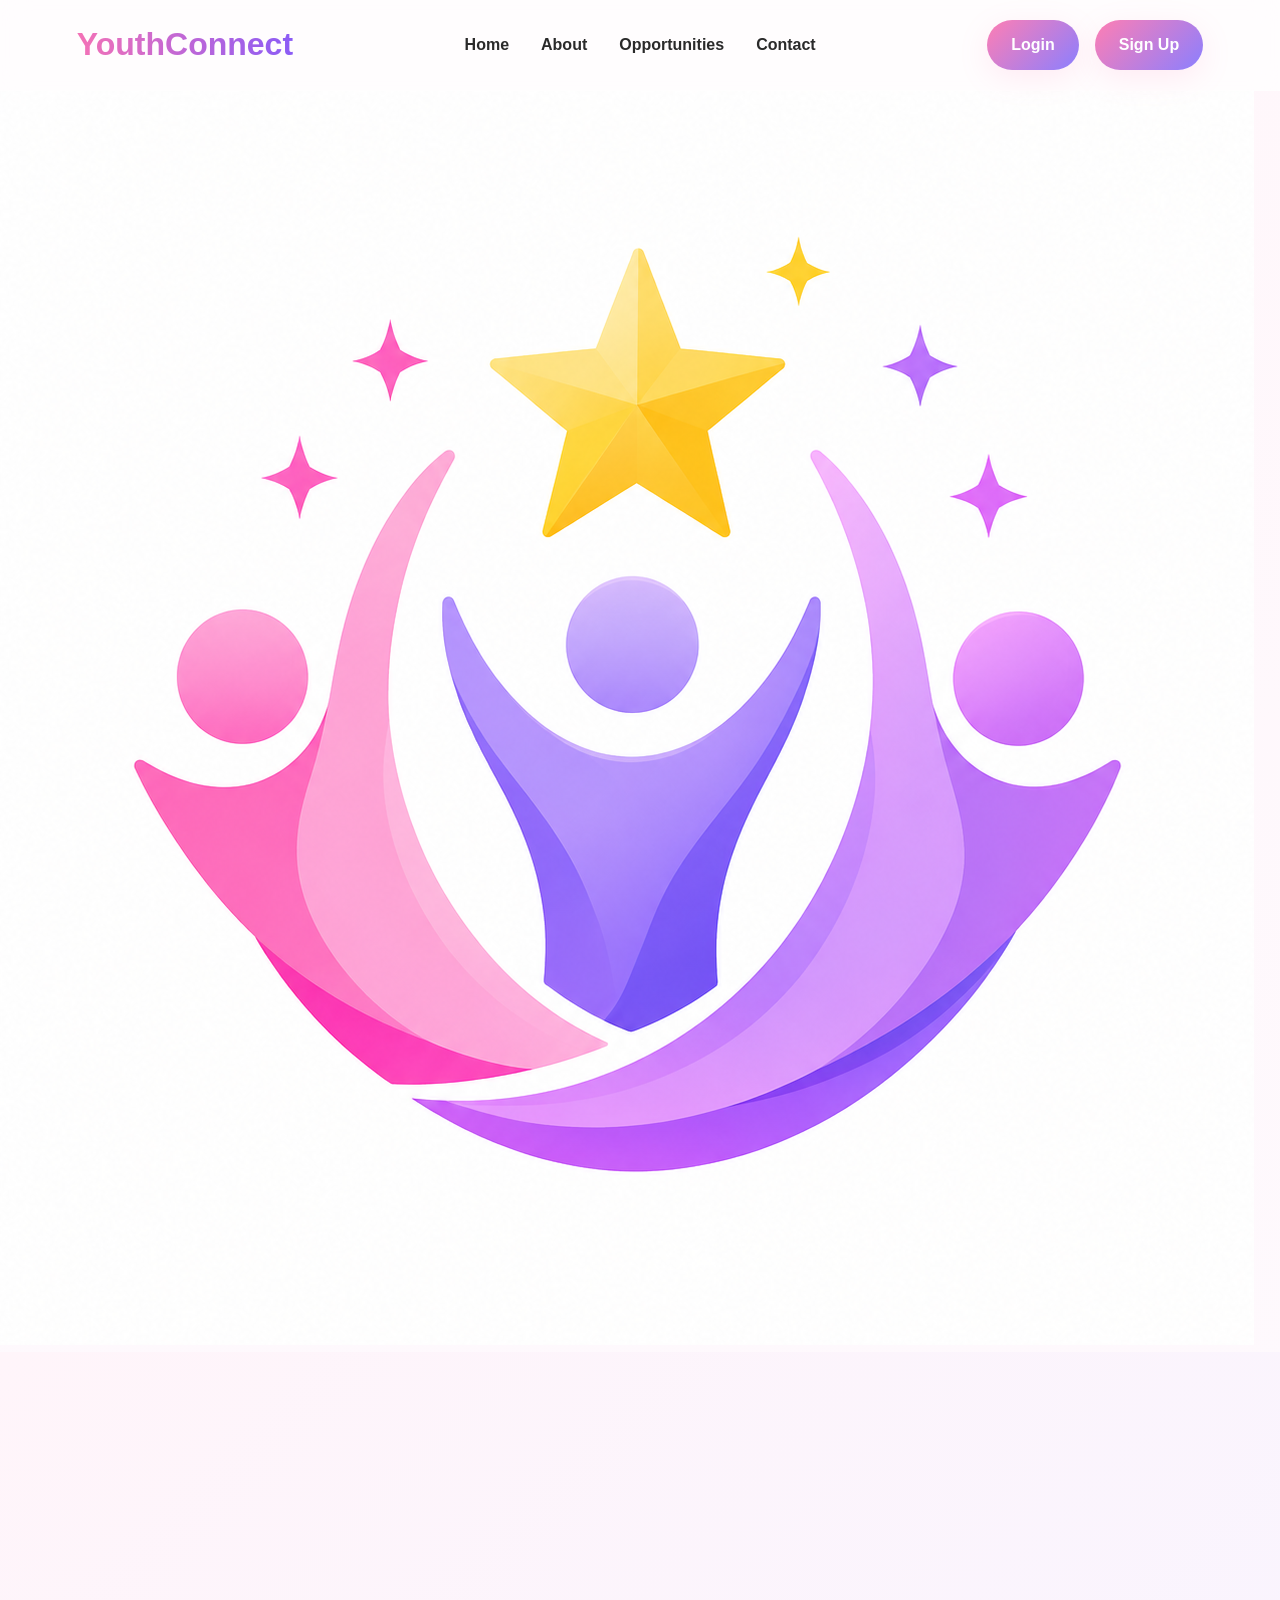
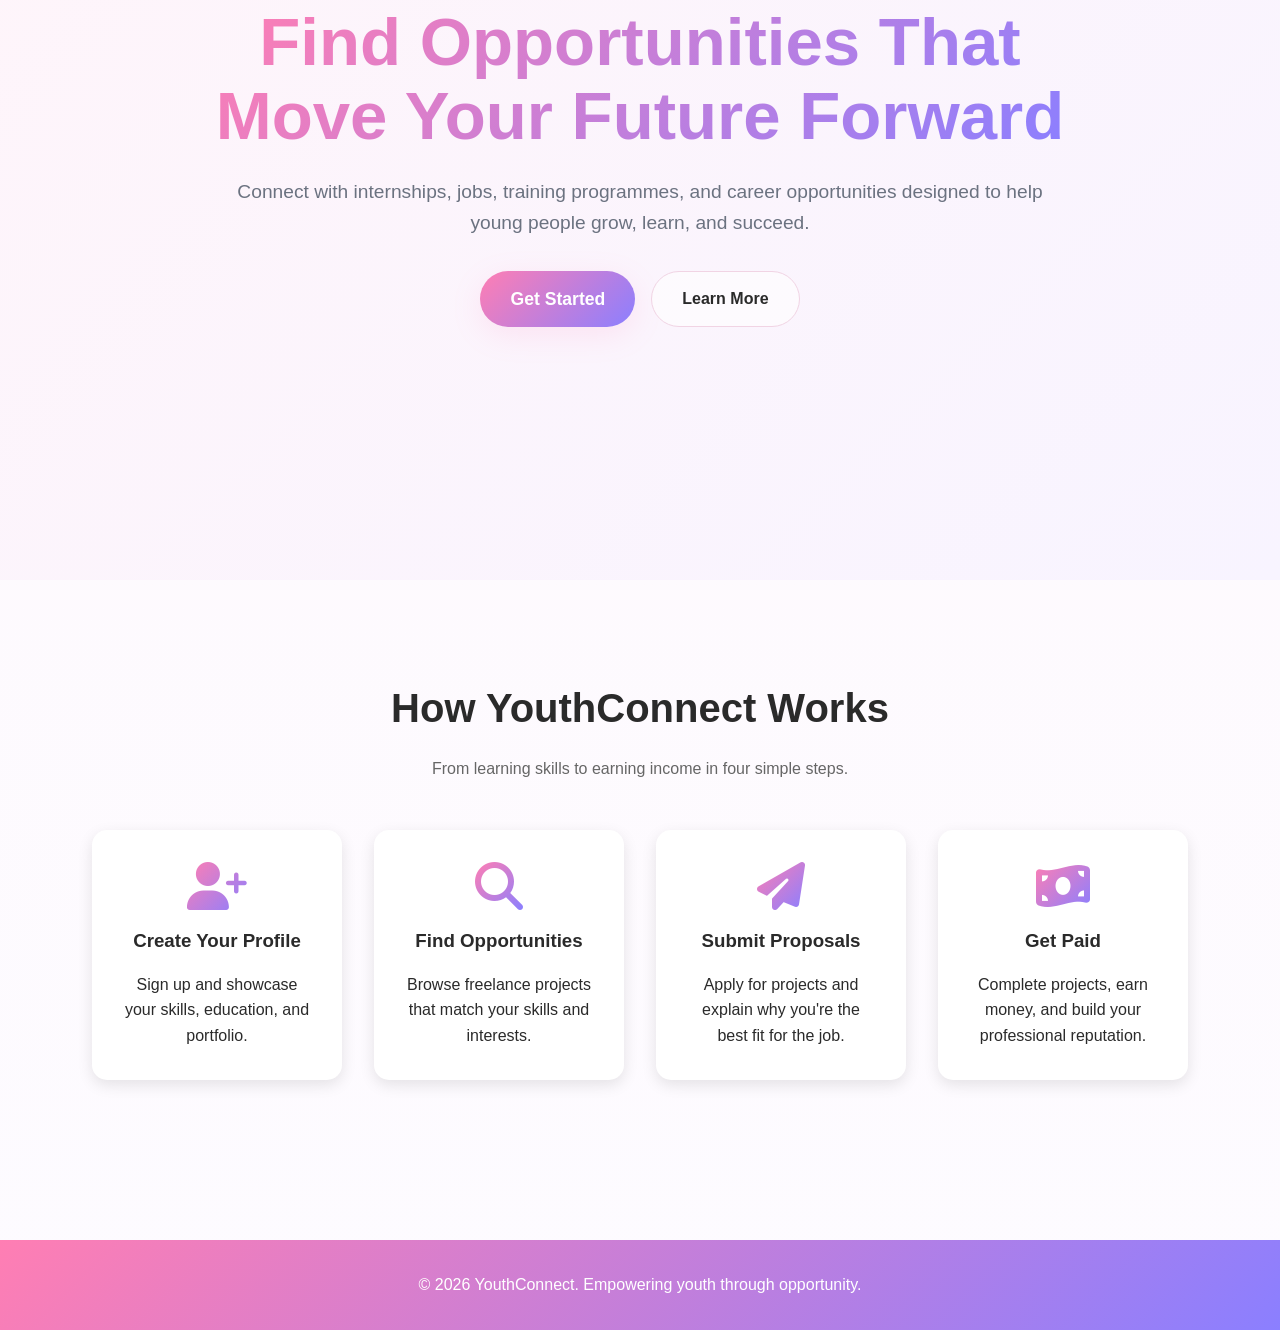
==== commit 51dce173: "finished opportunities page" ====
--- a/index.html
+++ b/index.html
@@ -11,8 +11,6 @@
     <title>YouthConnect</title>
     <link rel="stylesheet" href="styles.css" />
     <link rel="stylesheet" href="https://cdnjs.cloudflare.com/ajax/libs/font-awesome/6.5.1/css/all.min.css">
-    <link rel="icon" type="image" href="/Icon Logo.png">
-
 </head>
 
 <body>
@@ -21,83 +19,65 @@
     <header class="navbar">
 
         <div class="logo">
-            <a href="https://ibb.co/zVdP4JpR"><img src="https://i.ibb.co/fdJrxvfp/Chat-GPT-Image-Jun-17-2026-10-28-59-AM.png" alt="Chat-GPT-Image-Jun-17-2026-10-28-59-AM" border="0"></a>
             <h1>YouthConnect</h1>
         </div>
 
         <nav>
             <ul class="nav-links">
-                <li><a href="#index.html">Home</a></li>
+                <li><a href="index.html">Home</a></li>
                 <li><a href="about.html">About</a></li>
-                <li><a href="#opportunities">Opportunities</a></li>
-                <li><a href="/contact.html">Contact</a></li>
+                <li><a href="opportunities.html">Opportunities</a></li>
+                <li><a href="contact.html">Contact</a></li>
             </ul>
         </nav>
 
         <div class="auth-buttons">
-            <a href="Login/index.html" class="login-btn">
+            <a href="login.html" class="login-btn">
                 Login
             </a>
 
-            <a href="Sign up/index.html" class="signup-btn">
+            <a href="signup.html" class="signup-btn">
                 Sign Up
             </a>
         </div>
 
     </header>
+        <!-- HERO IMAGE -->
+    <div class="hero-image">
+        <img
+            src="Icon Logo (1).png"
+            alt="YouthConnect Logo"
+        />
+    </div>
 
-    <!-- HERO -->
-    <section class="hero" id="home">
+<!-- HERO -->
+<section class="hero" id="home">
 
-        <div class="hero-content">
+    <div class="hero-content">
 
-            <h2>
-                Connect. Create. Earn.
-            </h2>
+        <h2>
+            Find Opportunities That Move Your Future Forward
+        </h2>
 
-            <p>
-                Connect with internships, jobs, training programmes,
-                and career opportunities designed to help young people
-                grow, learn, and succeed.
-            </p>
+        <p>
+            Connect with internships, jobs, training programmes,
+            and career opportunities designed to help young people
+            grow, learn, and succeed.
+        </p>
 
-            <div class="hero-search">
-                <input type="text" placeholder="Search opportunities...">
-                <button>Search</button>
-            </div>
+        <div class="hero-buttons">
+            <a href="#opportunities" class="primary-btn">
+                Get Started
+            </a>
 
-            <div class="hero-buttons">
-                <a href="#opportunities" class="primary-btn">
-                    Join as Freelance
-                </a>
-
-                <a href="about.html" class="secondary-btn">
-                    Learn More
-                </a>
-            </div>
-  
-            <div class="hero-stats">
-                <div class="stat">
-                    <i class="fa-solid fa-users"></i>
-                    <h3>500+</h3>
-                    <p>Freelancers</p>
-                </div>
-
-                <div class="stat">
-                    <i class="fa-solid fa-briefcase"></i>
-                    <h3>100+</h3>
-                    <p>Projects</p>
-                </div>
-
-                <div class="stat">
-                    <i class="fa-solid fa-star"></i>
-                    <h3>50+</h3>
-                    <p>Clients</p>
-                </div>
-            </div>
+            <a href="about.html" class="secondary-btn">
+                Learn More
+            </a>
         </div>
 
-    </section>
+    </div>
+
+</section>
     <section class="how-it-works" id="how-it-works">
     <h2>How YouthConnect Works</h2>
     <p class="section-subtitle">
@@ -145,151 +125,14 @@
     </div>
 </section>
 
-    <!-- OPPORTUNITIES -->
-    <section class="opportunities-section" id="opportunities">
+    <!-- FOOTER -->
+    <footer>
 
-        <div class="section-heading">
-            <h2>Explore Opportunities</h2>
+        <p>
+            © 2026 YouthConnect. Empowering youth through opportunity.
+        </p>
 
-            <p>
-                Everything you need to start building your future.
-            </p>
-        </div>
+    </footer>
 
-        <div class="cards-container">
-
-            <div class="card">
-                <h3>Internships</h3>
-
-                <p>
-                    Gain practical experience and workplace exposure
-                    through hands-on opportunities.
-                </p>
-            </div>
-
-            <div class="card">
-                <h3>Jobs</h3>
-
-                <p>
-                    Discover youth-friendly employment opportunities
-                    across different industries.
-                </p>
-            </div>
-
-            <div class="card">
-                <h3>Training</h3>
-
-                <p>
-                    Learn in-demand skills through professional
-                    development programmes.
-                </p>
-            </div>
-
-        </div>
-<div class="opportunity-grid">
-
-    <div class="opportunity-card">
-        <h3>AI Services</h3>
-        <span>✦</span>
-    </div>
-
-    <div class="opportunity-card">
-        <h3>Development & IT</h3>
-        <span>&lt;/&gt;</span>
-    </div>
-
-    <div class="opportunity-card">
-        <h3>Design & Creative</h3>
-        <span>🎨</span>
-    </div>
-
-    <div class="opportunity-card">
-        <h3>Sales & Marketing</h3>
-        <span>📈</span>
-    </div>
-
-    <div class="opportunity-card">
-        <h3>Writing & Translation</h3>
-        <span>✍️</span>
-    </div>
-
-    <div class="opportunity-card">
-        <h3>Admin & Support</h3>
-        <span>🧑‍💼</span>
-    </div>
-
-    <div class="opportunity-card">
-        <h3>Finance & Accounting</h3>
-        <span>🏦</span>
-    </div>
-
-    <div class="opportunity-card">
-        <h3>Legal</h3>
-        <span>⚖️</span>
-    </div>
-
-    <div class="opportunity-card">
-        <h3>HR & Training</h3>
-        <span>👥</span>
-    </div>
-
-    <div class="opportunity-card">
-        <h3>Engineering & Architecture</h3>
-        <span>🛠️</span>
-    </div>
-
-</div>
-    </section>
-
-    <!-- Footer -->
-    <footer class="footer">
-        <div class="footer-container">
-
-            <div class="footer-column">
-                <h3>For Clients</h3>
-                <a href="#">Post a Project</a>
-                <a href="#">Browse Freelancers</a>
-                <a href="#">How Hiring Works</a>
-                <a href="#">Student Talent Marketplace</a>
-                <a href="#">Enterprise Solutions</a>
-            </div>
-
-            <div class="footer-column">
-                <h3>For Freelancers</h3>
-                <a href="#">Find Work</a>
-                <a href="#">Create Profile</a>
-                <a href="#">Skill Development</a>
-                <a href="#">Freelance Tips</a>
-                <a href="#">Success Stories</a>
-            </div>
-
-            <div class="footer-column">
-                <h3>Company</h3>
-                <a href="#">About Us</a>
-                <a href="#">Our Mission</a>
-                <a href="#">Careers</a>
-                <a href="#">Privacy Policy</a>
-                <a href="#">Terms of Service</a>
-            </div>
-
-            <div class="footer-column">
-                <h3>Socials</h3>
-                <a href="#">Facebook</a>
-                <a href="#">LinkedIn</a>
-                <a href="#">Instagram</a> 
-                <a href="#">X</a> 
-            </div>
-
-        </div>
-
-           <div class="footer-brand">
-                <a href="https://ibb.co/zVdP4JpR"><img src="https://i.ibb.co/fdJrxvfp/Chat-GPT-Image-Jun-17-2026-10-28-59-AM.png" alt="Chat-GPT-Image-Jun-17-2026-10-28-59-AM" border="0"></a>
-                <h3>YouthConnect</h3>
-            </div>
-
-            <div class="footer-bottom">
-                <p>&copy; 2026 YouthConnect. All rights reserved.</p>
-            </div>
-    </footer>
 </body>
 </html>
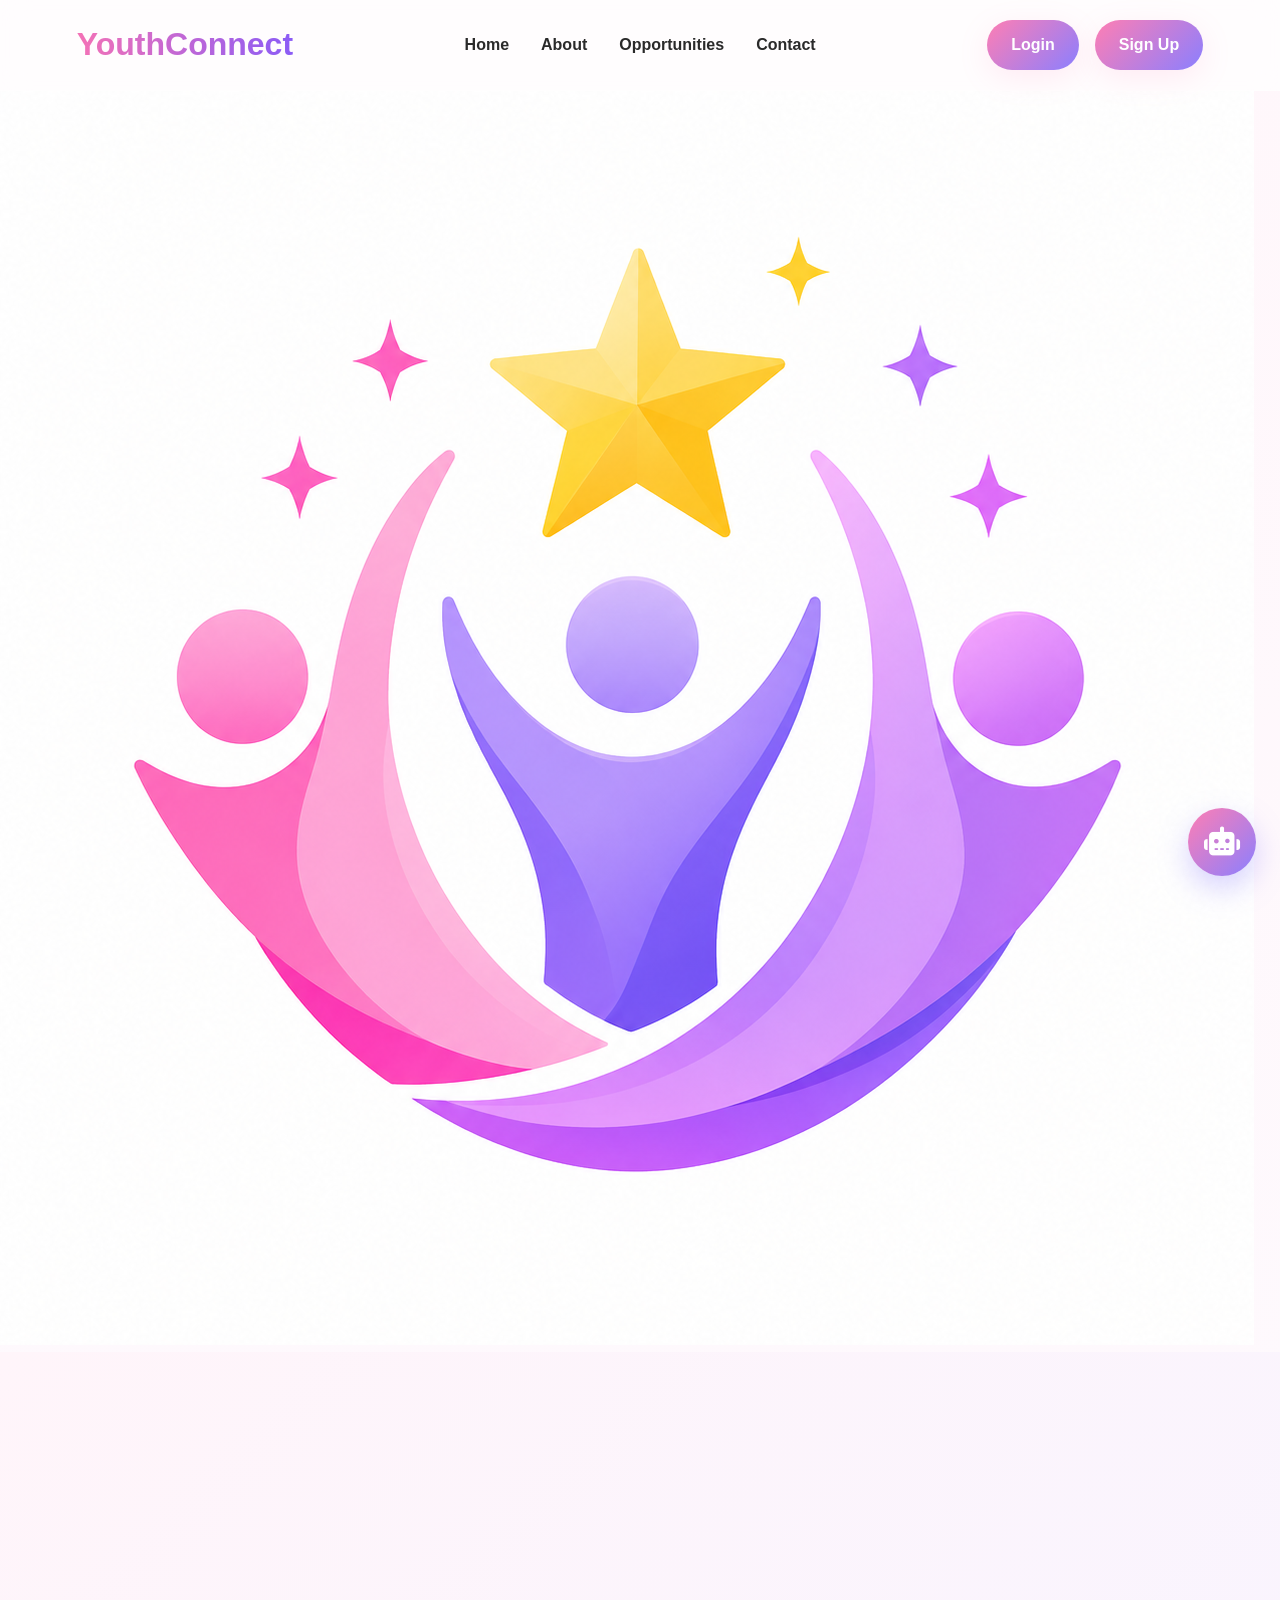
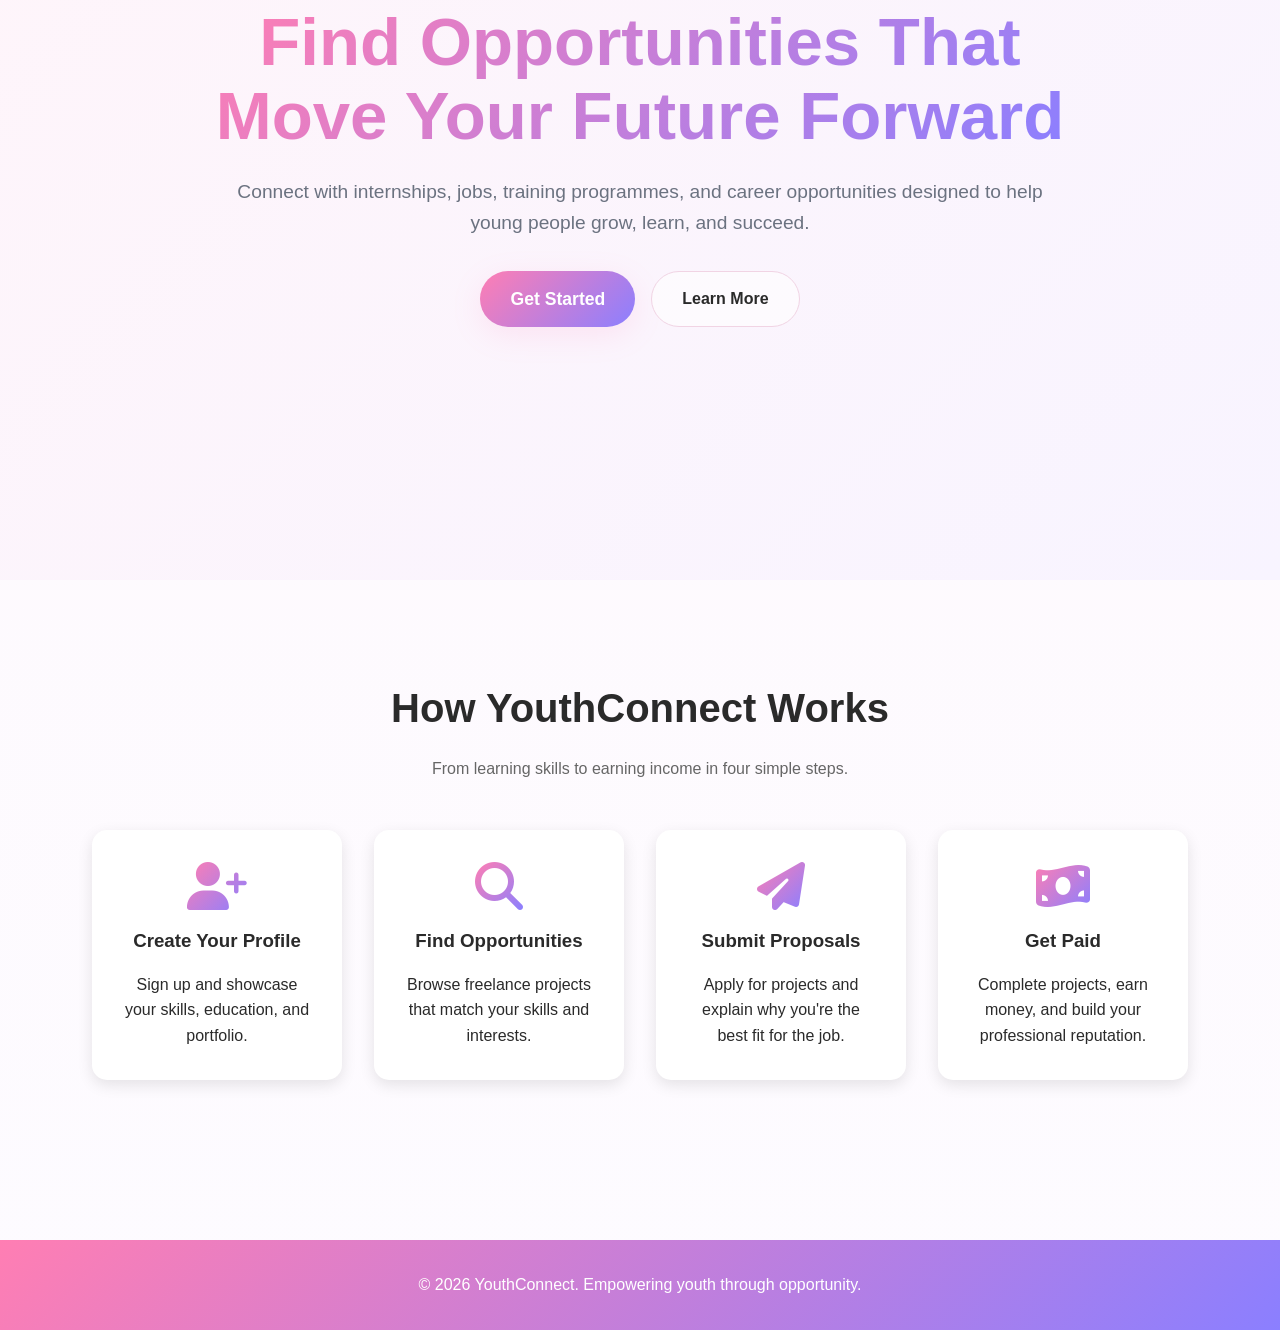
==== commit f04bcc74: "added chatbot ,chatbocss file ,chatbotjs file" ====
--- a/index.html
+++ b/index.html
@@ -10,6 +10,7 @@
 
     <title>YouthConnect</title>
     <link rel="stylesheet" href="styles.css" />
+    <link rel="stylesheet" href="chatbot.css" />
     <link rel="stylesheet" href="https://cdnjs.cloudflare.com/ajax/libs/font-awesome/6.5.1/css/all.min.css">
 </head>
 
@@ -134,5 +135,29 @@
 
     </footer>
 
+    <div class="chatbot-widget">
+        <button class="chatbot-toggle" id="chatbotToggle" aria-label="Open chat assistant">
+            <i class="fa-solid fa-robot"></i>
+        </button>
+
+        <div class="chatbot-panel" id="chatbotPanel">
+            <div class="chatbot-header">
+                <strong>YouthConnect AI</strong>
+                <button class="chatbot-close" id="chatbotClose" aria-label="Close chat assistant">✕</button>
+            </div>
+            <div class="chatbot-messages" id="chatbotMessages"></div>
+            <div class="chatbot-suggestions">
+                <button data-suggestion="Suggest skills for me">Suggest skills</button>
+                <button data-suggestion="Recommend portfolio ideas">Portfolio ideas</button>
+                <button data-suggestion="How does YouthConnect work?">How it works</button>
+            </div>
+            <div class="chatbot-input-area">
+                <input type="text" id="chatbotInput" placeholder="Ask about skills, categories, or opportunities...">
+                <button id="chatbotSend">Send</button>
+            </div>
+        </div>
+    </div>
+
+    <script src="chatbot.js"></script>
 </body>
 </html>
--- a/chatbot.css
+++ b/chatbot.css
@@ -0,0 +1,140 @@
+.chatbot-widget {
+  position: fixed;
+  right: 24px;
+  bottom: 24px;
+  z-index: 2000;
+}
+
+.chatbot-toggle {
+  width: 68px;
+  height: 68px;
+  border: none;
+  border-radius: 50%;
+  background: linear-gradient(135deg, #ff7eb3, #8b7fff);
+  color: #fff;
+  font-size: 1.8rem;
+  cursor: pointer;
+  box-shadow: 0 12px 30px rgba(139, 127, 255, 0.35);
+}
+
+.chatbot-panel {
+  width: 340px;
+  max-width: calc(100vw - 32px);
+  background: #fff;
+  border-radius: 18px;
+  box-shadow: 0 14px 40px rgba(42, 42, 42, 0.15);
+  overflow: hidden;
+  display: none;
+  flex-direction: column;
+  border: 1px solid #f1d4e4;
+}
+
+.chatbot-panel.open {
+  display: flex;
+}
+
+.chatbot-header {
+  background: linear-gradient(135deg, #ff7eb3, #8b7fff);
+  color: #fff;
+  padding: 14px 16px;
+  display: flex;
+  justify-content: space-between;
+  align-items: center;
+}
+
+.chatbot-header strong {
+  font-size: 0.95rem;
+}
+
+.chatbot-close {
+  background: transparent;
+  border: none;
+  color: #fff;
+  font-size: 1rem;
+  cursor: pointer;
+}
+
+.chatbot-messages {
+  padding: 16px;
+  min-height: 280px;
+  max-height: 420px;
+  overflow-y: auto;
+  background: #fff7fb;
+}
+
+.chatbot-message {
+  margin-bottom: 10px;
+  max-width: 85%;
+  padding: 10px 12px;
+  border-radius: 14px;
+  font-size: 0.92rem;
+  line-height: 1.4;
+}
+
+.chatbot-message.bot {
+  background: #fff;
+  color: #2a2a2a;
+  border: 1px solid #f1d4e4;
+  border-bottom-left-radius: 4px;
+}
+
+.chatbot-message.user {
+  background: linear-gradient(135deg, #ff7eb3, #8b7fff);
+  color: #fff;
+  margin-left: auto;
+  border-bottom-right-radius: 4px;
+}
+
+.chatbot-suggestions {
+  display: flex;
+  flex-wrap: wrap;
+  gap: 8px;
+  padding: 0 16px 12px;
+  background: #fff7fb;
+}
+
+.chatbot-suggestions button {
+  border: 1px solid #f1d4e4;
+  background: #fff;
+  color: #2a2a2a;
+  padding: 7px 10px;
+  border-radius: 999px;
+  cursor: pointer;
+  font-size: 0.82rem;
+}
+
+.chatbot-input-area {
+  display: flex;
+  gap: 8px;
+  padding: 12px;
+  background: #fff;
+  border-top: 1px solid #f1d4e4;
+}
+
+.chatbot-input-area input {
+  flex: 1;
+  border: 1px solid #f1d4e4;
+  padding: 10px 12px;
+  border-radius: 999px;
+  outline: none;
+}
+
+.chatbot-input-area button {
+  background: linear-gradient(135deg, #ff7eb3, #8b7fff);
+  color: #fff;
+  border: none;
+  border-radius: 999px;
+  padding: 0 14px;
+  cursor: pointer;
+}
+
+@media (max-width: 480px) {
+  .chatbot-panel {
+    width: calc(100vw - 16px);
+  }
+
+  .chatbot-widget {
+    right: 8px;
+    bottom: 8px;
+  }
+}
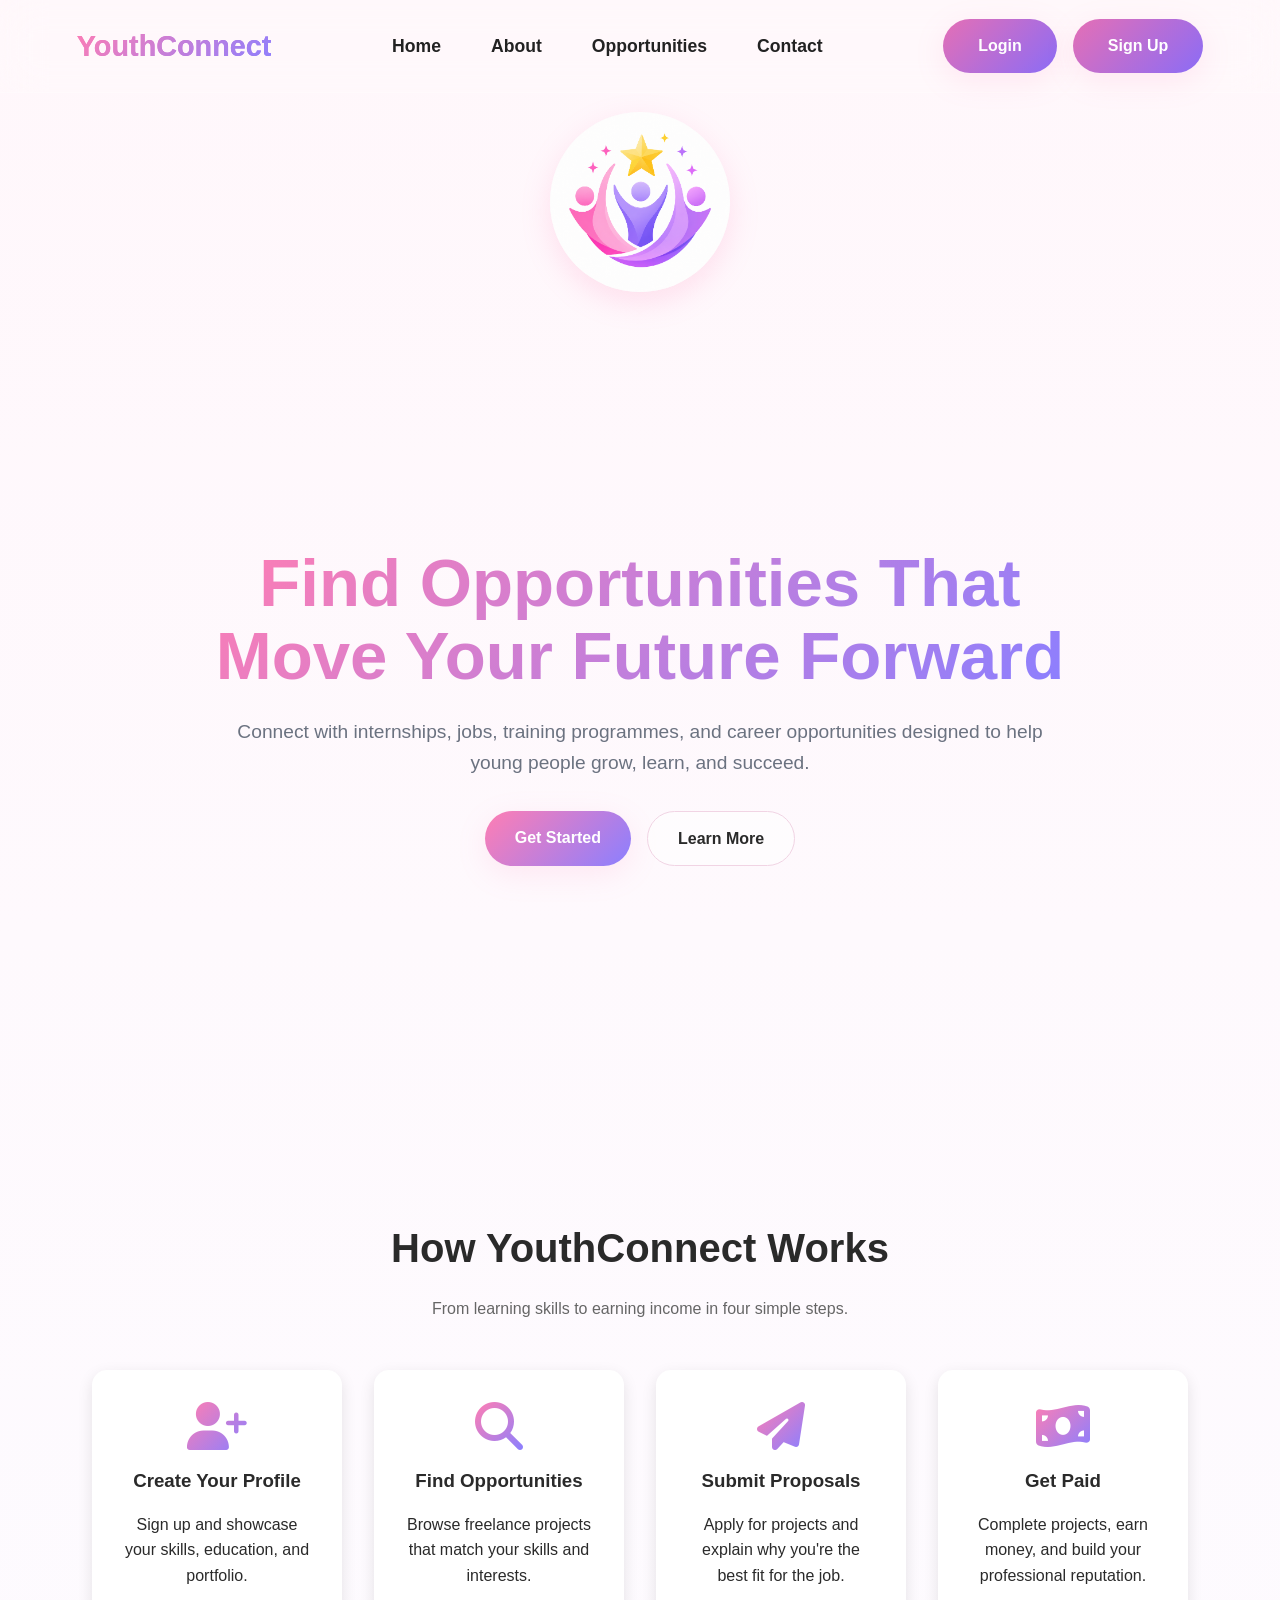
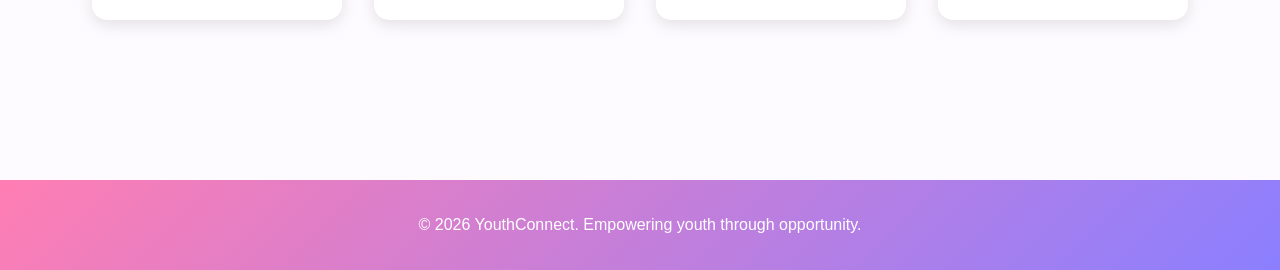
==== commit 4a69b531: "removed chatbot" ====
--- a/index.html
+++ b/index.html
@@ -10,7 +10,7 @@
 
     <title>YouthConnect</title>
     <link rel="stylesheet" href="styles.css" />
-    <link rel="stylesheet" href="chatbot.css" />
+  
     <link rel="stylesheet" href="https://cdnjs.cloudflare.com/ajax/libs/font-awesome/6.5.1/css/all.min.css">
 </head>
 
@@ -135,29 +135,6 @@
 
     </footer>
 
-    <div class="chatbot-widget">
-        <button class="chatbot-toggle" id="chatbotToggle" aria-label="Open chat assistant">
-            <i class="fa-solid fa-robot"></i>
-        </button>
-
-        <div class="chatbot-panel" id="chatbotPanel">
-            <div class="chatbot-header">
-                <strong>YouthConnect AI</strong>
-                <button class="chatbot-close" id="chatbotClose" aria-label="Close chat assistant">✕</button>
-            </div>
-            <div class="chatbot-messages" id="chatbotMessages"></div>
-            <div class="chatbot-suggestions">
-                <button data-suggestion="Suggest skills for me">Suggest skills</button>
-                <button data-suggestion="Recommend portfolio ideas">Portfolio ideas</button>
-                <button data-suggestion="How does YouthConnect work?">How it works</button>
-            </div>
-            <div class="chatbot-input-area">
-                <input type="text" id="chatbotInput" placeholder="Ask about skills, categories, or opportunities...">
-                <button id="chatbotSend">Send</button>
-            </div>
-        </div>
-    </div>
-
-    <script src="chatbot.js"></script>
+   
 </body>
 </html>
--- a/styles.css
+++ b/styles.css
@@ -74,13 +74,13 @@
     padding: 1.2rem 6%;
 
     background:
-        rgba(255, 255, 255, 0.7);
+        rgb(255, 255, 255);
 
     -webkit-backdrop-filter: blur(14px);
     backdrop-filter: blur(14px);
 
     border-bottom:
-        1px solid rgba(255,255,255,0.3);
+        1px solid rgb(255, 255, 255);
 
     z-index: 1000;
 }
@@ -118,28 +118,6 @@
 
 .nav-links a:hover {
     color: var(--pink-main);
-}
-
-.logo {
-    display: flex;
-    align-items: center;
-    gap: 12px;
-}
-
-.logo img {
-    width: 60px;
-    height: 60px;
-    object-fit: cover;
-    border-radius: 50%;
-    background-color: white;
-    padding: 5px;
-}
-
-.logo h1 {
-    font-size: 2rem;
-    background: linear-gradient(90deg, #f472b6, #8b5cf6);
-    -webkit-background-clip: text;
-    -webkit-text-fill-color: transparent;
 }
 
 /* =========================
@@ -206,12 +184,6 @@
     text-align: center;
 
     padding: 4rem 6%;
-
-    background: linear-gradient(
-        135deg,
-        #fff5fa,
-        #f8f4ff
-    );
 }
 
 .hero-content {
@@ -252,72 +224,51 @@
 
     flex-wrap: wrap;
 }
-
-.hero-search {
-    display: flex;
-    justify-content: center;
-    margin: 30px 0;
-    gap: 10px;
-}
-
-.hero-search input {
-    width: 400px;
+.hero-image img {
     max-width: 100%;
-    padding: 15px 20px;
-    border: none;
-    border-radius: 50px;
-    font-size: 16px;
-    box-shadow: 0 4px 15px rgba(0,0,0,0.1);
-    outline: none;
-}
-
-.hero-search button {
-    padding: 15px 30px;
-    border: none;
-    border-radius: 50px;
-    background: linear-gradient(
-        90deg,
-        #f472b6,
-        #8b5cf6
-    );
-    color: white;
-    font-weight: bold;
-    cursor: pointer;
-    transition: 0.3s;
-}
-
-.hero-search button:hover {
-    transform: translateY(-2px);
-}
-
-.hero-stats {
+    height: auto;
+    margin-top: 2rem;
+    border-radius: 20px;
+}
+/* HERO IMAGE */
+
+.hero-image {
+    flex: 1;
+
     display: flex;
     justify-content: center;
     align-items: center;
-    gap: 50px;
-    margin-top: 40px;
-}
-
-.stat {
-    text-align: center;
-}
-
-.stat h3 {
-    font-size: 2rem;
-    color: #8b5cf6;
-    margin-bottom: 5px;
-}
-
-.stat p {
-    color: #666;
-    font-size: 1rem;
-}
-
-.stat i {
-    font-size: 2rem;
-    color: #f472b6;
-    margin-bottom: 10px;
-}
+}
+
+.hero-image img {
+    width: 180px;
+    height: 180px;
+
+    object-fit: cover;
+
+    border-radius: 50%;
+
+    box-shadow:
+        0 10px 30px rgba(255, 126, 179, 0.2);
+
+    animation: floatImage 4s ease-in-out infinite;
+}
+
+@keyframes floatImage {
+
+    0% {
+        transform: translateY(0px);
+    }
+
+    50% {
+        transform: translateY(-10px);
+    }
+
+    100% {
+        transform: translateY(0px);
+    }
+}
+
 /* =========================
    BUTTONS
 ========================= */
@@ -604,12 +555,14 @@
 ========================= */
 
 .contact-form {
-    max-width: 600px;
-    width: 100%;
-    margin: 40px auto;
+    max-width: 700px;
+
+    margin: auto;
+
     display: flex;
     flex-direction: column;
-    gap: 15px;
+
+    gap: 1rem;
 }
 
 .contact-form input,
@@ -643,83 +596,114 @@
 .contact-form textarea:focus {
     outline: none;
 
-    font-size: 1rem;
-
     box-shadow:
         0 0 0 4px rgba(255, 193, 221, 0.6);
 }
 
-.primary-btn {
-    font-size: 1.1rem;
-    font-weight: bold;
-}
-
-.section-heading {
-    text-align: center;
-}
-
-.contact-section{
-    padding: 80px 10%;
-}
-
-.section-heading h2{
+.about-hero {
+    display: grid;
+    grid-template-columns: 1.2fr 0.8fr;
+    align-items: center;
+    gap: 2rem;
+    background: linear-gradient(135deg, rgba(255, 126, 179, 0.12), rgba(139, 127, 255, 0.12));
+    border-radius: 32px;
+    padding: 4rem 5%;
+    margin: 2rem 4%;
+}
+
+.about-hero-copy {
+    max-width: 640px;
+}
+
+.about-hero-copy .eyebrow {
+    display: inline-block;
+    margin-bottom: 1rem;
+    font-size: 0.9rem;
+    font-weight: 700;
+    letter-spacing: 0.18em;
+    text-transform: uppercase;
+    color: var(--pink-main);
+}
+
+.about-hero-copy h1 {
     font-size: 3.5rem;
-    margin-bottom: 15px;
-}
-
-.section-heading p{
-    max-width: 700px;
-    margin: 0 auto 40px;
-    font-size: 1.2rem;
-}
-
-.faq-section{
-    padding: 80px 10%;
-    text-align:center;
-}
-
-.faq-item{
-    background:white;
-    margin:20px auto;
-    max-width:700px;
-    padding:20px;
-    border-radius:12px;
-    box-shadow:0 4px 12px rgba(0,0,0,0.1);
-}
-
-.faq-item h3 {
-    font-size: 1.4rem;
-}
-
-.faq-item p {
-    font-size: 1.1rem;
-}
-
-.about-hero {
-    background: linear-gradient(135deg, rgba(255, 126, 179, 0.15), rgba(139, 127, 255, 0.15));
-    border-radius: 32px;
-    padding: 5rem 6%;
-    margin: 2rem 4%;
-    text-align: center;
-}
-
-.about-hero-content {
-    max-width: 760px;
-    margin: 2rem auto 0;
-}
-
-.about-hero-content p {
+    line-height: 1.05;
+    margin-bottom: 1.5rem;
+    color: var(--text-dark);
+}
+
+.about-hero-copy p {
     font-size: 1.05rem;
     color: var(--text-light);
-    margin-bottom: 2rem;
+    max-width: 560px;
+}
+
+.hero-actions {
+    margin-top: 2.5rem;
+}
+
+.hero-highlight {
+    display: grid;
+    gap: 1.5rem;
+}
+
+.hero-card {
+    background: rgba(255, 255, 255, 0.95);
+    border-radius: 28px;
+    padding: 2rem;
+    border: 1px solid rgba(139, 127, 255, 0.16);
+    box-shadow: 0 16px 36px rgba(0, 0, 0, 0.06);
+}
+
+.hero-card h3 {
+    font-size: 1.35rem;
+    margin-bottom: 1rem;
+}
+
+.hero-card p {
+    color: var(--text-light);
+}
+
+.stats-group {
+    display: grid;
+    grid-template-columns: repeat(3, minmax(0, 1fr));
+    gap: 1rem;
+}
+
+.stat-pill {
+    background: var(--white);
+    border: 1px solid rgba(255, 126, 179, 0.18);
+    border-radius: 18px;
+    padding: 1.2rem 1rem;
+    text-align: center;
+    box-shadow: 0 10px 24px rgba(255, 126, 179, 0.08);
+}
+
+.stat-pill strong {
+    display: block;
+    font-size: 1.8rem;
+    color: var(--purple);
+    margin-bottom: 0.5rem;
+}
+
+.stat-pill span {
+    color: var(--text-light);
+    font-size: 0.98rem;
+}
+
+.about-section {
+    background: linear-gradient(135deg, rgba(255, 228, 240, 0.82), rgba(243, 232, 255, 0.82));
+    border-radius: 40px;
+    margin: 0 4%;
+    padding: 4rem 5%;
 }
 
 .about-grid {
     display: grid;
-    grid-template-columns: 1.5fr 1fr;
-    gap: 2.5rem;
+    grid-template-columns: repeat(2, minmax(320px, 1fr));
+    gap: 2rem;
     align-items: start;
-    margin-top: 3rem;
+    margin-top: 2rem;
 }
 
 .feature-list {
@@ -730,48 +714,67 @@
 }
 
 .feature-list li {
-    background: rgba(255, 255, 255, 0.85);
+    background: rgba(255, 255, 255, 0.92);
     border: 1px solid rgba(255, 126, 179, 0.18);
     padding: 1rem 1.2rem;
     border-radius: 18px;
     color: var(--text-light);
 }
 
+.feature-list.simple-list li {
+    border: none;
+    background: transparent;
+    padding: 0;
+}
+
 .feature-list strong {
     color: var(--text-dark);
 }
 
-.stats-panel {
+.mission-vision {
     display: grid;
+    grid-template-columns: repeat(2, minmax(260px, 1fr));
     gap: 1.5rem;
-}
-
-.stat-card {
-    background: rgba(255, 255, 255, 0.85);
-    border-radius: 24px;
+    margin: 3rem 4%;
+}
+
+.mission-vision .card {
+    padding: 2.5rem;
+    min-height: 240px;
+}
+
+.values {
+    margin: 0 4%;
+}
+
+.values-grid {
+    display: grid;
+    grid-template-columns: repeat(4, minmax(220px, 1fr));
+    gap: 1.5rem;
+}
+
+.values-grid .card {
+    min-height: 220px;
     padding: 2rem;
-    border: 1px solid rgba(139, 127, 255, 0.18);
-}
-
-.stat-grid {
+}
+
+.values-grid h3 {
+    color: var(--pink-main);
+    margin-bottom: 1rem;
+}
+
+.team {
+    margin: 3rem 4%;
+}
+
+.team-grid {
     display: grid;
-    grid-template-columns: repeat(2, minmax(0, 1fr));
-    gap: 1rem;
-}
-
-.stat-grid div {
-    background: rgba(255, 255, 255, 0.95);
-    border-radius: 18px;
-    padding: 1.5rem;
-    border: 1px solid rgba(255, 126, 179, 0.15);
-    text-align: center;
-}
-
-.stat-grid strong {
-    display: block;
-    font-size: 2rem;
-    color: var(--purple);
-    margin-bottom: 0.5rem;
+    grid-template-columns: repeat(auto-fit, minmax(240px, 1fr));
+    gap: 1.8rem;
+}
+
+.profile-card {
+    overflow: hidden;
 }
 
 .profile-card img {
@@ -782,12 +785,6 @@
     margin-bottom: 1.5rem;
 }
 
-.team-grid {
-    display: grid;
-    grid-template-columns: repeat(auto-fit, minmax(240px, 1fr));
-    gap: 1.8rem;
-}
-
 .profile-card h3 {
     margin-top: 0;
     font-size: 1.3rem;
@@ -798,127 +795,429 @@
     color: var(--text-light);
 }
 
-/* FOOTER */
 footer {
     text-align: center;
-
     padding: 2rem;
-
     margin-top: 4rem;
-
     background: var(--gradient);
-
     color: var(--white);
 }
 
-.footer {
-    background-color: #1f2937;
-    color: white;
-    padding: 50px 20px 20px;
-    margin-top: 50px;
-}
-
-.footer-container {
+@media (max-width: 900px) {
+    .about-hero {
+        grid-template-columns: 1fr;
+        text-align: left;
+    }
+
+    .stat-grid,
+    .stats-group {
+        grid-template-columns: repeat(2, minmax(0, 1fr));
+    }
+
+    .mission-vision {
+        grid-template-columns: 1fr;
+    }
+}
+
+@media (max-width: 760px) {
+    .about-hero-copy h1 {
+        font-size: 2.4rem;
+    }
+
+    .about-grid,
+    .values-grid,
+    .stats-group {
+        grid-template-columns: 1fr;
+    }
+
+    .about-hero {
+        padding: 3rem 3rem;
+    }
+}
+
+@media (max-width: 600px) {
+    .about-hero {
+        margin: 1rem 1rem;
+        padding: 2.5rem 1.5rem;
+    }
+
+    .section-heading h2 {
+        font-size: 2rem;
+    }
+
+    .hero-card,
+    .stat-pill,
+    .card {
+        padding: 1.5rem;
+    }
+}
+
+/* =========================
+   RESPONSIVE
+========================= */
+
+@media (max-width: 900px) {
+
+    .navbar {
+        flex-direction: column;
+
+        gap: 1.5rem;
+    }
+
+    .hero h2 {
+        font-size: 3rem;
+    }
+
+    .nav-links {
+        flex-wrap: wrap;
+
+        justify-content: center;
+    }
+
+}
+
+@media (max-width: 600px) {
+
+    .hero h2 {
+        font-size: 2.3rem;
+    }
+
+    .hero p {
+        font-size: 1rem;
+    }
+
+    .section-heading h2 {
+        font-size: 2rem;
+    }
+
+}
+.opportunity-card i {
+  font-size: 2rem;
+
+  color: var(--accent);
+
+  margin-bottom: 15px;
+
+  display: block;
+}
+
+.opportunity-card {
+  text-align: center;
+}
+
+/* =========================
+   NAVBAR COMPONENT (TRANSPARENT GLASS)
+========================= */
+.navbar {
+    position: fixed; /* Changed to fixed so it floats seamlessly over your content */
+    top: 0;
+    left: 0;
+    width: 100%;
     display: flex;
     justify-content: space-between;
-    flex-wrap: wrap;
-    gap: 30px;
-    max-width: 1200px;
-    margin: auto;
-}
-
-.footer-column,
-.column {
+    align-items: center;
+    padding: 1.2rem 6%;
+    
+    /* Transparent Background with Glassmorphism Blur Effect */
+    background: rgba(255, 255, 255, 0.15); 
+    -webkit-backdrop-filter: blur(20px);
+    backdrop-filter: blur(20px);
+    
+    /* Subtly separate nav from content without a harsh solid line */
+    border-bottom: 1px solid rgba(255, 255, 255, 0.25); 
+    z-index: 1000;
+    transition: background 0.3s ease;
+}
+
+/* Ensure your page content doesn't get hidden behind the fixed transparent navbar */
+body {
+    padding-top: 80px; 
+}
+
+/* LOGO */
+
+.logo {
+    font-size: 2rem;
+
+    font-weight: 800;
+
+    background: linear-gradient(
+        90deg,
+        #ff6fb5,
+        #8b6cf6
+    );
+
+    background-clip: text;
+
+    -webkit-background-clip: text;
+
+    -webkit-text-fill-color: transparent;
+
+    cursor: pointer;
+}
+
+/* NAV LINKS */
+
+.nav-links {
     display: flex;
-    flex-direction: column;
-    min-width: 200px;
-}
-
-.footer-column h3,
-.column h3 {
-    margin-bottom: 20px;
-    color: #4c1d95;
-    font-size: 24px;
+
+    gap: 50px;
+
+    list-style: none;
+}
+
+.nav-links a {
+    text-decoration: none;
+
+    color: #222;
+
+    font-weight: 600;
+
+    font-size: 1.1rem;
+
+    transition: 0.3s ease;
+}
+
+.nav-links a:hover {
+    color: #8b6cf6;
+}
+
+/* BUTTONS */
+
+.nav-buttons {
+    display: flex;
+
+    gap: 20px;
+}
+
+.login-btn,
+.signup-btn {
+    text-decoration: none;
+
+    padding: 14px 35px;
+
+    border-radius: 50px;
+
     font-weight: 700;
-}
-
-.footer-column a,
-.column a {
-    text-decoration: none;
-    color: #f3f4f6;
-    margin-bottom: 10px;
-    transition: color 0.3s ease;
-}
-
-.footer-column a:hover,
-.column a:hover {
-    color: #f472b6;
-}
-
-.footer-bottom {
-    border-top: 1px solid #374151;
-    text-align: center;
-    margin-top: 30px;
-    padding-top: 20px;
-    color: black;
-    font-size: 14px;
-}
-
-.footer-brand {
-    display: flex;
-    flex-direction: column;
-    align-items: center;
-    margin: 30px 0;
-}
-
-.footer-brand img {
-    width: 90px;
-    height: 90px;
-    object-fit: cover;
-    border-radius: 50%;
-}
-
-.footer-brand h3 {
+
     color: white;
-    font-size: 24px;
-    font-weight: 700;
-}
-/* =========================
-   RESPONSIVE
-========================= */
+
+    background: linear-gradient(
+        135deg,
+        #e56fb5,
+        #8b6cf6
+    );
+
+    transition: 0.3s ease;
+}
+
+.login-btn:hover,
+.signup-btn:hover {
+    transform: translateY(-3px);
+
+    box-shadow: 0 10px 20px rgba(139, 108, 246, 0.3);
+}
+
+/* MOBILE */
 
 @media (max-width: 900px) {
 
     .navbar {
         flex-direction: column;
 
-        gap: 1.5rem;
-    }
-
-    .hero h2 {
-        font-size: 3rem;
+        gap: 20px;
+
+        padding: 25px;
     }
 
     .nav-links {
+        gap: 25px;
+
         flex-wrap: wrap;
 
         justify-content: center;
     }
 
-}
-
-@media (max-width: 768px) {
-
-    .hero h2 {
-        font-size: 2.3rem;
-    }
-
-    .hero p {
-        font-size: 1rem;
-    }
-
-    .section-heading h2 {
-        font-size: 2rem;
-    }
-
+    .nav-buttons {
+        flex-wrap: wrap;
+
+        justify-content: center;
+    }
+}
+
+/* ICONS */
+
+.opportunity-card i {
+
+    font-size: 2.2rem;
+
+    margin-bottom: 18px;
+
+    background: linear-gradient(
+        135deg,
+        #e56fb5,
+        #8b6cf6
+    );
+
+    background-clip: text;
+    -webkit-background-clip: text;
+
+    -webkit-text-fill-color: transparent;
+
+    display: block;
+}
+/* =========================
+   PROFILE MENU
+========================= */
+
+.profile-menu {
+    position: relative;
+}
+
+/* PROFILE ICON BUTTON */
+
+.profile-toggle {
+    width: 50px;
+    height: 50px;
+
+    border: none;
+    border-radius: 50%;
+
+    background:
+        rgba(255, 255, 255, 0.18);
+
+    -webkit-backdrop-filter: blur(12px);
+    backdrop-filter: blur(12px);
+
+    border:
+        1px solid rgba(255,255,255,0.3);
+
+    color: white;
+
+    font-size: 1.1rem;
+
+    cursor: pointer;
+
+    display: flex;
+    justify-content: center;
+    align-items: center;
+
+    transition: 0.3s ease;
+
+    box-shadow:
+        0 8px 20px rgba(139, 108, 246, 0.18);
+}
+
+.profile-toggle:hover {
+    transform: translateY(-3px);
+
+    background:
+        rgba(255,255,255,0.28);
+
+    box-shadow:
+        0 12px 28px rgba(139, 108, 246, 0.25);
+}
+
+/* =========================
+   DROPDOWN MENU
+========================= */
+
+.dropdown {
+    position: absolute;
+
+    top: 65px;
+    right: 0;
+
+    width: 240px;
+
+    background:
+        rgba(255,255,255,0.82);
+
+    -webkit-backdrop-filter: blur(18px);
+    backdrop-filter: blur(18px);
+
+    border:
+        1px solid rgba(255,255,255,0.45);
+
+    border-radius: 24px;
+
+    overflow: hidden;
+
+    box-shadow:
+        0 20px 40px rgba(139, 108, 246, 0.18);
+
+    animation: dropdownFade 0.25s ease;
+}
+
+/* LINKS + BUTTONS */
+
+.dropdown a,
+.dropdown button {
+    width: 100%;
+
+    display: flex;
+    align-items: center;
+
+    gap: 14px;
+
+    padding: 1rem 1.3rem;
+
+    border: none;
+
+    background: transparent;
+
+    text-decoration: none;
+
+    color: #222;
+
+    font-size: 1rem;
+
+    font-weight: 600;
+
+    cursor: pointer;
+
+    transition: 0.25s ease;
+}
+
+/* ICONS */
+
+.dropdown i {
+    color: #8b6cf6;
+
+    font-size: 1rem;
+}
+
+/* HOVER */
+
+.dropdown a:hover,
+.dropdown button:hover {
+    background:
+        rgba(229, 111, 181, 0.08);
+
+    padding-left: 1.5rem;
+}
+
+/* HIDDEN */
+
+.hidden {
+    display: none;
+}
+
+/* ANIMATION */
+
+@keyframes dropdownFade {
+
+    from {
+        opacity: 0;
+        transform:
+            translateY(-10px)
+            scale(0.98);
+    }
+
+    to {
+        opacity: 1;
+        transform:
+            translateY(0)
+            scale(1);
+    }
 }
